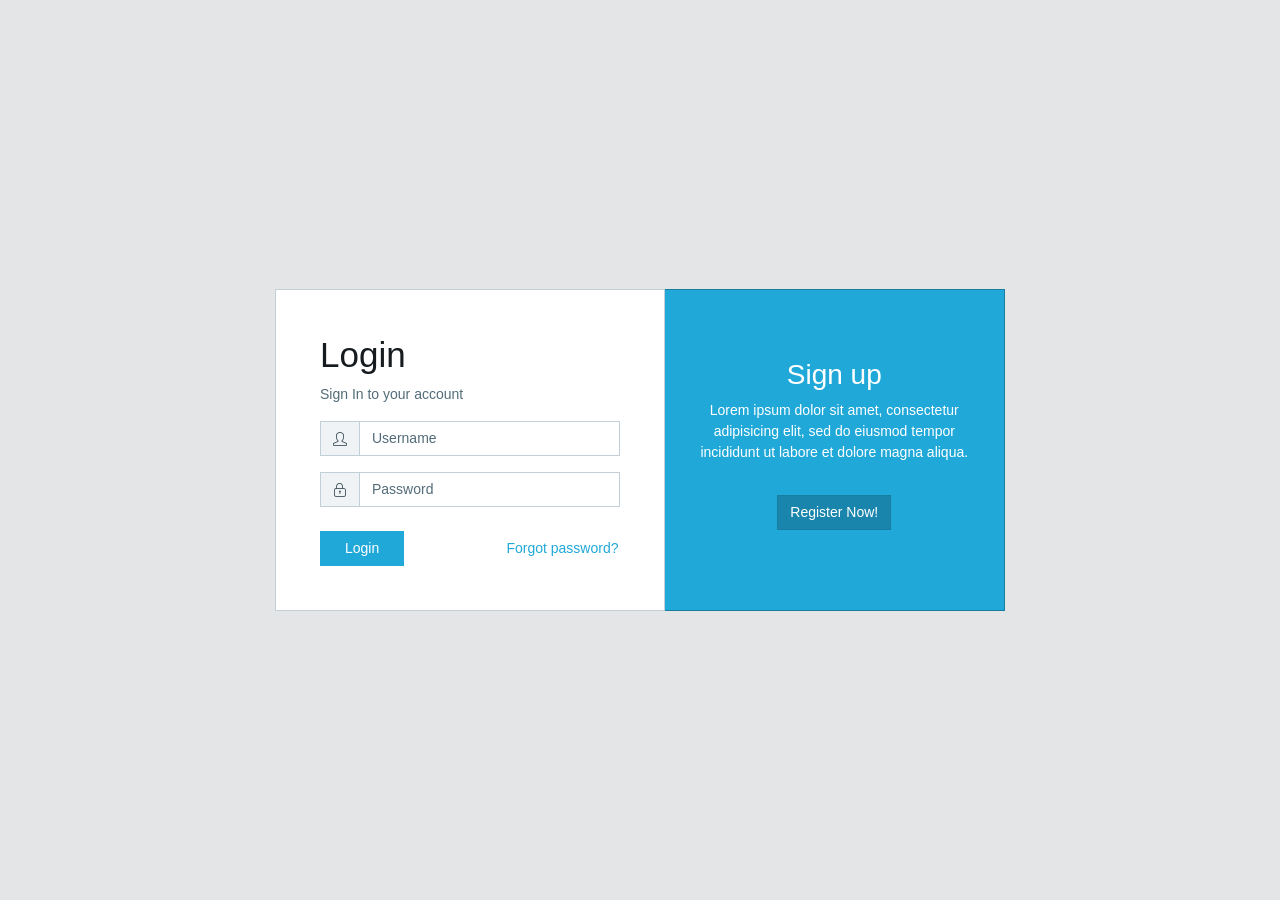
==== index.html @ 3866b67d "First commit" ====
<!DOCTYPE html> <html lang=en> <head> <meta charset=utf-8> <meta http-equiv=X-UA-Compatible content="IE=edge"> <meta name=viewport content="width=device-width,initial-scale=1,shrink-to-fit=no"> <script src=http://localhost:806/HttpHandler/ClientSesssionHandler.ashx></script> <script>window.host="http://localhost:806"</script> <link rel="shortcut icon" href=img/favicon.png> <title>CoreUI - Open Source Bootstrap Admin Template</title> <link href="index.fonts.css" rel="stylesheet"><link href="index.styles.css" rel="stylesheet"></head> <body class="app header-fixed sidebar-fixed aside-menu-fixed aside-menu-hidden"> <div id=root></div> <script type="text/javascript" src="index.bundle.js"></script></body> </html>
---- index.fonts.css ----
.flag-icon,.flag-icon-background{background-size:contain;background-position:50%;background-repeat:no-repeat}.flag-icon{position:relative;display:inline-block;width:1.33333333em;line-height:1em}.flag-icon:before{content:"\A0"}.flag-icon.flag-icon-squared{width:1em}.flag-icon-ad{background-image:url(./fonts/ad.2d9288138275b189625c8c2c264648ec.svg)}.flag-icon-ad.flag-icon-squared{background-image:url(./fonts/ad.800207334fe3f06f5cefab0e161ee27d.svg)}.flag-icon-ae{background-image:url(./fonts/ae.998cc1fc1b86c9e1f5e381ed49bcb73c.svg)}.flag-icon-ae.flag-icon-squared{background-image:url(./fonts/ae.8fc34d937ede25b6e171274b804b1e7f.svg)}.flag-icon-af{background-image:url(./fonts/af.1e73c9eec7a1fe8d8a4a28de746bb09c.svg)}.flag-icon-af.flag-icon-squared{background-image:url(./fonts/af.ddee87a8c4cdbc2a60b5d4ddc3a1549a.svg)}.flag-icon-ag{background-image:url(./fonts/ag.b8b828913dc2d38b6afaed59032f2ad9.svg)}.flag-icon-ag.flag-icon-squared{background-image:url(./fonts/ag.441882c5d5489780f1ab6b44927e5cd3.svg)}.flag-icon-ai{background-image:url(./fonts/ai.7b4552df49750bda95a7fb860851ba60.svg)}.flag-icon-ai.flag-icon-squared{background-image:url(./fonts/ai.377c542ad344b6c40fd30645601fdb01.svg)}.flag-icon-al{background-image:url(./fonts/al.4ed11fa46f929442468e9904abdbcc4a.svg)}.flag-icon-al.flag-icon-squared{background-image:url(./fonts/al.0663234670e1d6679628d6f4fbae4e90.svg)}.flag-icon-am{background-image:url(./fonts/am.cb2561270555c1b1e80318bc637c05ea.svg)}.flag-icon-am.flag-icon-squared{background-image:url(./fonts/am.41e6105650bb108b46e153f4f043e027.svg)}.flag-icon-ao{background-image:url(./fonts/ao.b69218a9dc7ff91ce97305c35b9f8991.svg)}.flag-icon-ao.flag-icon-squared{background-image:url(./fonts/ao.3e1baa0864a908f0cb27d06e155300ba.svg)}.flag-icon-aq{background-image:url(./fonts/aq.02ad59b3dcbdd872f74d3c112f474794.svg)}.flag-icon-aq.flag-icon-squared{background-image:url(./fonts/aq.328821fe6adacfa7bee4f57da5d4e5c6.svg)}.flag-icon-ar{background-image:url(./fonts/ar.5261e632249ca9ab5b916055603be1f6.svg)}.flag-icon-ar.flag-icon-squared{background-image:url(./fonts/ar.53647ae9f056d46e03205f791f2b66e3.svg)}.flag-icon-as{background-image:url(./fonts/as.23e6ae7d55de1077626007fdfe9a5822.svg)}.flag-icon-as.flag-icon-squared{background-image:url(./fonts/as.078ba7453c7f253d3f2ceea4b8b57d37.svg)}.flag-icon-at{background-image:url(./fonts/at.fa4cf0437de30e8cbf8952b91ffbbc3a.svg)}.flag-icon-at.flag-icon-squared{background-image:url(./fonts/at.0721b30720785a8a481ea634b50445ff.svg)}.flag-icon-au{background-image:url(./fonts/au.bb307e7fab6969ba6d3ff7d2ceeb6288.svg)}.flag-icon-au.flag-icon-squared{background-image:url(./fonts/au.f6b7907ce4405df5f8c7d1abbbadafd5.svg)}.flag-icon-aw{background-image:url(./fonts/aw.3f52fb17e14398c3a3d8e5cece4f9009.svg)}.flag-icon-aw.flag-icon-squared{background-image:url(./fonts/aw.0cd7e031771900e86d3fe8dcd81e5556.svg)}.flag-icon-ax{background-image:url(./fonts/ax.f8c4019f81d13aade8e732ab4a6baf32.svg)}.flag-icon-ax.flag-icon-squared{background-image:url(./fonts/ax.e939bf2ecb653b16e31928f62f14161b.svg)}.flag-icon-az{background-image:url(./fonts/az.198dbef38643afbd74b6d1cbe6da9ec8.svg)}.flag-icon-az.flag-icon-squared{background-image:url(./fonts/az.1edff1247e1846c4e074a479684ea6ee.svg)}.flag-icon-ba{background-image:url(./fonts/ba.7d6f56d23d025c0f0368ac2f85d7f8af.svg)}.flag-icon-ba.flag-icon-squared{background-image:url(./fonts/ba.d5ef14f05acaac11a4844e9b3bbedb00.svg)}.flag-icon-bb{background-image:url(./fonts/bb.fe3ac3fea6f1abd9cfce0635cc6d610b.svg)}.flag-icon-bb.flag-icon-squared{background-image:url(./fonts/bb.0c916c1c17d5652f5e92b773aa1d4e2a.svg)}.flag-icon-bd{background-image:url(./fonts/bd.a7978d3d0cb45d9a6dfae8569f7c9969.svg)}.flag-icon-bd.flag-icon-squared{background-image:url(./fonts/bd.b2af31760187b0f75eb6789dda71f62f.svg)}.flag-icon-be{background-image:url(./fonts/be.5739940da79d5fa8e595e64c05669c2a.svg)}.flag-icon-be.flag-icon-squared{background-image:url(./fonts/be.f34903cc86f134e4aa0aab9ff6a9e571.svg)}.flag-icon-bf{background-image:url(./fonts/bf.57907e6611d0ab08eed5631443cdd447.svg)}.flag-icon-bf.flag-icon-squared{background-image:url(./fonts/bf.348494c4020e910a1c5ebf26ad17c27b.svg)}.flag-icon-bg{background-image:url(./fonts/bg.494aa5696f310b06328d4768c4bacdcc.svg)}.flag-icon-bg.flag-icon-squared{background-image:url(./fonts/bg.44d83f951206160867dedeb992217279.svg)}.flag-icon-bh{background-image:url(./fonts/bh.7510653e469a48d869e109f7cc5fe930.svg)}.flag-icon-bh.flag-icon-squared{background-image:url(./fonts/bh.18fac7d81bf6f7575b9f7486ee55cfcd.svg)}.flag-icon-bi{background-image:url(./fonts/bi.12a40d8db0b02233e8bdfe888231bfdb.svg)}.flag-icon-bi.flag-icon-squared{background-image:url(./fonts/bi.d0615c777a4d8ada254341565c49bcd5.svg)}.flag-icon-bj{background-image:url(./fonts/bj.5561ec954d9c2ec533400b805354a4b6.svg)}.flag-icon-bj.flag-icon-squared{background-image:url(./fonts/bj.22430301448ceea1471d979ca319be92.svg)}.flag-icon-bl{background-image:url(./fonts/bl.2a496da9f0ccf063b143d591045f587a.svg)}.flag-icon-bl.flag-icon-squared{background-image:url(./fonts/bl.2deb442f266b054738dc4389f509a553.svg)}.flag-icon-bm{background-image:url(./fonts/bm.012b04b78dff697d63abb50a1193144c.svg)}.flag-icon-bm.flag-icon-squared{background-image:url(./fonts/bm.f2a17828e24a83b7bb4e980543c5fab6.svg)}.flag-icon-bn{background-image:url(./fonts/bn.f6d5f4005cca9ebb9883e5fb4e3edba9.svg)}.flag-icon-bn.flag-icon-squared{background-image:url(./fonts/bn.c5b91605c852ec62583c5e7498a9f4c5.svg)}.flag-icon-bo{background-image:url(./fonts/bo.5f3fef091d666ea0ed093b1a427eac1f.svg)}.flag-icon-bo.flag-icon-squared{background-image:url(./fonts/bo.2b6773a9f72cc831c5fd8ac5a2115576.svg)}.flag-icon-bq{background-image:url(./fonts/bq.fda6c02c937beae291172cd3f50df39c.svg)}.flag-icon-bq.flag-icon-squared{background-image:url(./fonts/bq.8c6f85c7ffea34a1d11596e9945f112a.svg)}.flag-icon-br{background-image:url(./fonts/br.a31e25766b6f0ba6bea0e6bf7d8e91af.svg)}.flag-icon-br.flag-icon-squared{background-image:url(./fonts/br.a30c10f8643bb31ef60f65958865a812.svg)}.flag-icon-bs{background-image:url(./fonts/bs.cf40c6afb10d012e938c1fc4975301db.svg)}.flag-icon-bs.flag-icon-squared{background-image:url(./fonts/bs.0f30e82c7146b9138138a31810ae9e1e.svg)}.flag-icon-bt{background-image:url(./fonts/bt.87d65251ab5b878dd029615dd4794a8e.svg)}.flag-icon-bt.flag-icon-squared{background-image:url(./fonts/bt.508393deb13245e36ff088316dbcd5da.svg)}.flag-icon-bv{background-image:url(./fonts/bv.4fbc14ad662107c170024061b40f6302.svg)}.flag-icon-bv.flag-icon-squared{background-image:url(./fonts/bv.ce747379b653d0c81d931cd25779c857.svg)}.flag-icon-bw{background-image:url(./fonts/bw.15ed460a57847531507e5ba7201597b5.svg)}.flag-icon-bw.flag-icon-squared{background-image:url(./fonts/bw.5f11a0beed3ff05c3accc5df7e42fd66.svg)}.flag-icon-by{background-image:url(./fonts/by.c05c8c07ade1f9ead97ddf35a747f95b.svg)}.flag-icon-by.flag-icon-squared{background-image:url(./fonts/by.9b65127c617c5268e17e0997da71885b.svg)}.flag-icon-bz{background-image:url(./fonts/bz.2458dd8a8870ea822b25e1cbbd9cb0a9.svg)}.flag-icon-bz.flag-icon-squared{background-image:url(./fonts/bz.81f2d6419e0debccb76714ed466b0652.svg)}.flag-icon-ca{background-image:url(./fonts/ca.0efb6bf1f18132e87ea2c57d9580c45c.svg)}.flag-icon-ca.flag-icon-squared{background-image:url(./fonts/ca.a3999867cb776b04ebddf5d9eef4f48c.svg)}.flag-icon-cc{background-image:url(./fonts/cc.dd392e29d025f8df6555fbb825f3ac84.svg)}.flag-icon-cc.flag-icon-squared{background-image:url(./fonts/cc.e53abbf8dc50b464cbb11a76ff1ec9d6.svg)}.flag-icon-cd{background-image:url(./fonts/cd.d4408d3c47a4436c01c71fe6af4825bd.svg)}.flag-icon-cd.flag-icon-squared{background-image:url(./fonts/cd.a3ecd8067fcd90a99ce9385abdc99f45.svg)}.flag-icon-cf{background-image:url(./fonts/cf.d8dd15d37e5023c354126187fe19327f.svg)}.flag-icon-cf.flag-icon-squared{background-image:url(./fonts/cf.8f764c6dedaca265cead5bd746224551.svg)}.flag-icon-cg{background-image:url(./fonts/cg.51ec77aa7dc9bd203501805508836662.svg)}.flag-icon-cg.flag-icon-squared{background-image:url(./fonts/cg.4ad6f3e8cf63bc61fc684d1e23e86899.svg)}.flag-icon-ch{background-image:url(./fonts/ch.a69a50e544ff08eb122eedb7dc274cac.svg)}.flag-icon-ch.flag-icon-squared{background-image:url(./fonts/ch.987cb82c1cadb50c89fe1e58dec40c31.svg)}.flag-icon-ci{background-image:url(./fonts/ci.11ac689d81026c7e72a1726cc5b8e435.svg)}.flag-icon-ci.flag-icon-squared{background-image:url(./fonts/ci.728ba64d6ecf525a8eb69909b6f62b58.svg)}.flag-icon-ck{background-image:url(./fonts/ck.fe45a10b7d10b55b741114dcb7e75f48.svg)}.flag-icon-ck.flag-icon-squared{background-image:url(./fonts/ck.e2686b2a29a1d7e56e17214b72e4cb0a.svg)}.flag-icon-cl{background-image:url(./fonts/cl.2fd895c4996f542bf3b07caba07bec6e.svg)}.flag-icon-cl.flag-icon-squared{background-image:url(./fonts/cl.609867ee88ac78b4aaf397a6fabe6790.svg)}.flag-icon-cm{background-image:url(./fonts/cm.a56034b73ef6d0700c73206a2f72abe0.svg)}.flag-icon-cm.flag-icon-squared{background-image:url(./fonts/cm.94ec67b0531daa72807d39d9c7fa2123.svg)}.flag-icon-cn{background-image:url(./fonts/cn.2c193ab31269f0da8be9830738325d0f.svg)}.flag-icon-cn.flag-icon-squared{background-image:url(./fonts/cn.3a0829042f88f0dd20060d30fd7057c2.svg)}.flag-icon-co{background-image:url(./fonts/co.c5d7116a03266225f537cb79a0b87c21.svg)}.flag-icon-co.flag-icon-squared{background-image:url(./fonts/co.11131041f85f1e5ebf68667f790af409.svg)}.flag-icon-cr{background-image:url(./fonts/cr.0d349fd2526b99ef265d29d840611ce6.svg)}.flag-icon-cr.flag-icon-squared{background-image:url(./fonts/cr.13c483a397095a9d8703d1eb46328c77.svg)}.flag-icon-cu{background-image:url(./fonts/cu.1c7cc4da857495d8b44eb88d22a51e33.svg)}.flag-icon-cu.flag-icon-squared{background-image:url(./fonts/cu.e4f897dc1790e9f3d1adafb62d0f7fd1.svg)}.flag-icon-cv{background-image:url(./fonts/cv.624a2d4d919439bbd76b1431de002c18.svg)}.flag-icon-cv.flag-icon-squared{background-image:url(./fonts/cv.accdfa0ea8efad323ef4711339765a4b.svg)}.flag-icon-cw{background-image:url(./fonts/cw.9c06626ee2188bfd83b63be4b009cc30.svg)}.flag-icon-cw.flag-icon-squared{background-image:url(./fonts/cw.ae75cba57510891147b59f88c71d3584.svg)}.flag-icon-cx{background-image:url(./fonts/cx.b2a59c5ce370cabebdcbd19672933e7e.svg)}.flag-icon-cx.flag-icon-squared{background-image:url(./fonts/cx.8142eab77f7fe4cfb349a14b4f94ce1d.svg)}.flag-icon-cy{background-image:url(./fonts/cy.5e40be33df611e7bdecee279ccf3889e.svg)}.flag-icon-cy.flag-icon-squared{background-image:url(./fonts/cy.dbf92cb89053f06b273f767cc7dd3a8e.svg)}.flag-icon-cz{background-image:url(./fonts/cz.09a9b116642e821937ffc1d777a99022.svg)}.flag-icon-cz.flag-icon-squared{background-image:url(./fonts/cz.b325cced526f0d4cb42b655eca7f40e4.svg)}.flag-icon-de{background-image:url(./fonts/de.246a5fcba5ed21747c2a108e5e635ec7.svg)}.flag-icon-de.flag-icon-squared{background-image:url(./fonts/de.74018f0abdef885f425c141cc3244afb.svg)}.flag-icon-dj{background-image:url(./fonts/dj.694ca31b23013c8f1127e23741dd54a0.svg)}.flag-icon-dj.flag-icon-squared{background-image:url(./fonts/dj.63e20123441e1fe6998df866aceb2a4c.svg)}.flag-icon-dk{background-image:url(./fonts/dk.302b4687163f20c1e43779d2a3f671a0.svg)}.flag-icon-dk.flag-icon-squared{background-image:url(./fonts/dk.59a9d25f6d57f572f48c2c1eeecb0724.svg)}.flag-icon-dm{background-image:url(./fonts/dm.b1635699ae7bb121d9efce1f2a881320.svg)}.flag-icon-dm.flag-icon-squared{background-image:url(./fonts/dm.fda8fe7071e4410604350b7ca25aeb4b.svg)}.flag-icon-do{background-image:url(./fonts/do.704fd2a9ed132ee8e42c5fc4dbea31a1.svg)}.flag-icon-do.flag-icon-squared{background-image:url(./fonts/do.88a82fcc61969d9c897ca685f5020b5e.svg)}.flag-icon-dz{background-image:url(./fonts/dz.0477e542720bf395ac09392db78e17a7.svg)}.flag-icon-dz.flag-icon-squared{background-image:url(./fonts/dz.ff15f060b5abba792024a5b144e5a31d.svg)}.flag-icon-ec{background-image:url(./fonts/ec.3bafd0714678cf63330f182d9ec4cc41.svg)}.flag-icon-ec.flag-icon-squared{background-image:url(./fonts/ec.8fb69b7933c6f712e20572580736f7c4.svg)}.flag-icon-ee{background-image:url(./fonts/ee.03c3d564daa8527441e943dab22a6e24.svg)}.flag-icon-ee.flag-icon-squared{background-image:url(./fonts/ee.9b43910c06e045dae08a96b7e185ca30.svg)}.flag-icon-eg{background-image:url(./fonts/eg.b0aa9a4e893d49715b780350324cb985.svg)}.flag-icon-eg.flag-icon-squared{background-image:url(./fonts/eg.4137f1081dc73f5450aa1732b27a73eb.svg)}.flag-icon-eh{background-image:url(./fonts/eh.44d979031e6ecf702d00c9d07bbfcc0c.svg)}.flag-icon-eh.flag-icon-squared{background-image:url(./fonts/eh.780a0a9e2e95e4971fdca31fbf97091e.svg)}.flag-icon-er{background-image:url(./fonts/er.b4ea80f7a2a8848ad55e31b9bf3afc90.svg)}.flag-icon-er.flag-icon-squared{background-image:url(./fonts/er.8d5171c77e388034f48931bb77b65014.svg)}.flag-icon-es{background-image:url(./fonts/es.bcf1ab9854fa7d81fedb1115032ab465.svg)}.flag-icon-es.flag-icon-squared{background-image:url(./fonts/es.361eda2a8906d9753ced8c046a754606.svg)}.flag-icon-et{background-image:url(./fonts/et.512bde19026857a0be17fa2271224762.svg)}.flag-icon-et.flag-icon-squared{background-image:url(./fonts/et.a61da8e203efc6ddf8be108c074e44e9.svg)}.flag-icon-fi{background-image:url(./fonts/fi.8c63a9af82c69e1e067cc51fe8251693.svg)}.flag-icon-fi.flag-icon-squared{background-image:url(./fonts/fi.55109a408f95186b773e8e89b5a67dcc.svg)}.flag-icon-fj{background-image:url(./fonts/fj.caf72f69ced8ffea30cc3a38bcc6011e.svg)}.flag-icon-fj.flag-icon-squared{background-image:url(./fonts/fj.453532c2daca1423d88f079a82cfcfc5.svg)}.flag-icon-fk{background-image:url(./fonts/fk.1e53dc26d87dc2ff8cdec524787eb102.svg)}.flag-icon-fk.flag-icon-squared{background-image:url(./fonts/fk.1bffbf9fdbc7e06d1e4ea685247c72f5.svg)}.flag-icon-fm{background-image:url(./fonts/fm.2c13a5d4f618959c50fcca1b498dd393.svg)}.flag-icon-fm.flag-icon-squared{background-image:url(./fonts/fm.41b339f3be3f9e3f61694ab4a9086c09.svg)}.flag-icon-fo{background-image:url(./fonts/fo.c2f634751d1be4f5bb02637a2648823f.svg)}.flag-icon-fo.flag-icon-squared{background-image:url(./fonts/fo.32019da00e4ad54d1cda9ff412d32ca1.svg)}.flag-icon-fr{background-image:url(./fonts/fr.4e3ec048e64c77815332dbb34f9b6305.svg)}.flag-icon-fr.flag-icon-squared{background-image:url(./fonts/fr.f4529ed89ccd5521b6895e298346e71d.svg)}.flag-icon-ga{background-image:url(./fonts/ga.8629ddf547aa8d81b25fba0579963c21.svg)}.flag-icon-ga.flag-icon-squared{background-image:url(./fonts/ga.886a7348fe2900f346fe427ffb40dbea.svg)}.flag-icon-gb{background-image:url(./fonts/gb.85a97dab5b090c1a8110d27fcd570939.svg)}.flag-icon-gb.flag-icon-squared{background-image:url(./fonts/gb.fe60f8318501f211b9583bc6d666c874.svg)}.flag-icon-gd{background-image:url(./fonts/gd.0e3d254c0cf13bf900b1eed7022fd68f.svg)}.flag-icon-gd.flag-icon-squared{background-image:url(./fonts/gd.7c62ce7d1f45914b82768e971aa41745.svg)}.flag-icon-ge{background-image:url(./fonts/ge.a129579288ce45bca7de9c073c5e17a9.svg)}.flag-icon-ge.flag-icon-squared{background-image:url(./fonts/ge.49a0b418c43c1db8a679832ec0310144.svg)}.flag-icon-gf{background-image:url(./fonts/gf.434bae071ab5ed1b79860ca48122b681.svg)}.flag-icon-gf.flag-icon-squared{background-image:url(./fonts/gf.d0185c1175c7d0fa26b1a282440d7677.svg)}.flag-icon-gg{background-image:url(./fonts/gg.c447047f465ae1303de6e46c43eb0a6a.svg)}.flag-icon-gg.flag-icon-squared{background-image:url(./fonts/gg.02df8a5dc2a174160c2ff4febae8c1f6.svg)}.flag-icon-gh{background-image:url(./fonts/gh.bb3bb60464f9de0885206ae68d817026.svg)}.flag-icon-gh.flag-icon-squared{background-image:url(./fonts/gh.e0ca5267471f6b47564b10068f37e874.svg)}.flag-icon-gi{background-image:url(./fonts/gi.71cfe39b19a8cf801dac52745837879d.svg)}.flag-icon-gi.flag-icon-squared{background-image:url(./fonts/gi.1afed1e43b3df70621911e848165db4f.svg)}.flag-icon-gl{background-image:url(./fonts/gl.1495643c89bb2002c8d1af03cd3d68b7.svg)}.flag-icon-gl.flag-icon-squared{background-image:url(./fonts/gl.59e1835690dfbbb0414e59a72686b054.svg)}.flag-icon-gm{background-image:url(./fonts/gm.39937d8fd860274df069f97aefc58e15.svg)}.flag-icon-gm.flag-icon-squared{background-image:url(./fonts/gm.6b4107900a93999092ef63fb4b99b171.svg)}.flag-icon-gn{background-image:url(./fonts/gn.e2dcda47e6c4a060104aaa7be670bf86.svg)}.flag-icon-gn.flag-icon-squared{background-image:url(./fonts/gn.0798100ed78e72cc9070bb01924cba7e.svg)}.flag-icon-gp{background-image:url(./fonts/gp.0dcdf9660c568a30d3dbf8caf64e9d42.svg)}.flag-icon-gp.flag-icon-squared{background-image:url(./fonts/gp.8fc39c39ffec8d93e550676fec3b8b56.svg)}.flag-icon-gq{background-image:url(./fonts/gq.c095a0d44d955f381d95bc1223c5a74f.svg)}.flag-icon-gq.flag-icon-squared{background-image:url(./fonts/gq.88946f8ad223fc1224a03988295e4849.svg)}.flag-icon-gr{background-image:url(./fonts/gr.334890b69eef86b49a9083dcc2f33d31.svg)}.flag-icon-gr.flag-icon-squared{background-image:url(./fonts/gr.dcc2c8657fa2795dda11f625a3fd5d67.svg)}.flag-icon-gs{background-image:url(./fonts/gs.21f7c99f17bb19ebe4b9921b7fa01afc.svg)}.flag-icon-gs.flag-icon-squared{background-image:url(./fonts/gs.1067356806f9346264da936cc4c9e120.svg)}.flag-icon-gt{background-image:url(./fonts/gt.01ce618dccdf1c3af88fc6cab6c375e9.svg)}.flag-icon-gt.flag-icon-squared{background-image:url(./fonts/gt.4eea9e03835a6042e803aae0c5103137.svg)}.flag-icon-gu{background-image:url(./fonts/gu.beb28cdd728df39cc5016605a594cc99.svg)}.flag-icon-gu.flag-icon-squared{background-image:url(./fonts/gu.d4375e9d037d29bc430f6b8f2591514e.svg)}.flag-icon-gw{background-image:url(./fonts/gw.f0742332f72950dc2c88c2793ffe423f.svg)}.flag-icon-gw.flag-icon-squared{background-image:url(./fonts/gw.1ea244637aa5bc1fb63541b77e6a54c0.svg)}.flag-icon-gy{background-image:url(./fonts/gy.cbacc8b88ee72a8dcf56632a2b2b947d.svg)}.flag-icon-gy.flag-icon-squared{background-image:url(./fonts/gy.333d94bf559357540545c39f94cb12ef.svg)}.flag-icon-hk{background-image:url(./fonts/hk.029a6bef7507e48f79319f007585eaec.svg)}.flag-icon-hk.flag-icon-squared{background-image:url(./fonts/hk.50fa2f99e1b35759629a6399ea58a5c6.svg)}.flag-icon-hm{background-image:url(./fonts/hm.8bbb5756e34452e030d2ccb14d7bf622.svg)}.flag-icon-hm.flag-icon-squared{background-image:url(./fonts/hm.45e61c98191d6b1210b748066ce97549.svg)}.flag-icon-hn{background-image:url(./fonts/hn.db7e3de4435a912737ae15ff8c1b8130.svg)}.flag-icon-hn.flag-icon-squared{background-image:url(./fonts/hn.4938f675b80bdc7e5ec2768cf4c09c18.svg)}.flag-icon-hr{background-image:url(./fonts/hr.176d2d57842eb1084e5363276bcaa988.svg)}.flag-icon-hr.flag-icon-squared{background-image:url(./fonts/hr.635a60933b2268045706360f55b7b477.svg)}.flag-icon-ht{background-image:url(./fonts/ht.5f6a49d0ed1c19657da2392ce95dc7fe.svg)}.flag-icon-ht.flag-icon-squared{background-image:url(./fonts/ht.06eefed919d3723c507764ee01357a2e.svg)}.flag-icon-hu{background-image:url(./fonts/hu.d1065faa141b030f4d6317927525ec32.svg)}.flag-icon-hu.flag-icon-squared{background-image:url(./fonts/hu.a38286595b4408dcfabeea890b327320.svg)}.flag-icon-id{background-image:url(./fonts/id.e8f1c8799e91c132917570b3442d4ed2.svg)}.flag-icon-id.flag-icon-squared{background-image:url(./fonts/id.cd7ecc1e34dd7b23af6e87d25499a77a.svg)}.flag-icon-ie{background-image:url(./fonts/ie.deca9e10a3bd63cbb1cc783d2fc85625.svg)}.flag-icon-ie.flag-icon-squared{background-image:url(./fonts/ie.ce6c7d810f03854cd7517de4dad68c5d.svg)}.flag-icon-il{background-image:url(./fonts/il.ad7a2d12e6947b430bc763470066d10a.svg)}.flag-icon-il.flag-icon-squared{background-image:url(./fonts/il.5a12c248e7badb386042c6f20160aef6.svg)}.flag-icon-im{background-image:url(./fonts/im.07fac2afc75f3b5d1c234ea32738512f.svg)}.flag-icon-im.flag-icon-squared{background-image:url(./fonts/im.f6e8452ca63057270d6e65c2688bfa12.svg)}.flag-icon-in{background-image:url(./fonts/in.98c5671706065988ddff35d83a2cadbb.svg)}.flag-icon-in.flag-icon-squared{background-image:url(./fonts/in.f1c7c9bef4ab67d1e4a6cda4f63eb86c.svg)}.flag-icon-io{background-image:url(./fonts/io.7fc155e7fac8126870876572461fe95b.svg)}.flag-icon-io.flag-icon-squared{background-image:url(./fonts/io.1734998df85efc34d79d0fb154fffd7d.svg)}.flag-icon-iq{background-image:url(./fonts/iq.77fca3a16e9b7d1b1de65cd1ae6c4973.svg)}.flag-icon-iq.flag-icon-squared{background-image:url(./fonts/iq.a632108725e2eb4eebf2bc82161185d3.svg)}.flag-icon-ir{background-image:url(./fonts/ir.28b0fb3b3d83de326b81a1668e21beb6.svg)}.flag-icon-ir.flag-icon-squared{background-image:url(./fonts/ir.1a62e10d6cfe077c86a38c4c5e8215e5.svg)}.flag-icon-is{background-image:url(./fonts/is.ba30d1eb1308572f96dc27307903152d.svg)}.flag-icon-is.flag-icon-squared{background-image:url(./fonts/is.2c3b9decb9e6eeff88565452a4be54f6.svg)}.flag-icon-it{background-image:url(./fonts/it.5a3412cbe8f690dc5dfc92c3b8b68001.svg)}.flag-icon-it.flag-icon-squared{background-image:url(./fonts/it.15a1f288182170a580964fb8a64248d7.svg)}.flag-icon-je{background-image:url(./fonts/je.a2bead8f5c6abd826fe5b5e8c52901b4.svg)}.flag-icon-je.flag-icon-squared{background-image:url(./fonts/je.12bf2a5fe22bbdbcf5b5187920ed633e.svg)}.flag-icon-jm{background-image:url(./fonts/jm.c5279e8583934fd4fcc2b95faab316c9.svg)}.flag-icon-jm.flag-icon-squared{background-image:url(./fonts/jm.1b388cb263bd368e45888104001165b2.svg)}.flag-icon-jo{background-image:url(./fonts/jo.5806167645b758207aeb910e04e25ecf.svg)}.flag-icon-jo.flag-icon-squared{background-image:url(./fonts/jo.e0c3d125e44478b3c9fc62c9c7b07951.svg)}.flag-icon-jp{background-image:url(./fonts/jp.28157b5298df82905d87061bfe56788c.svg)}.flag-icon-jp.flag-icon-squared{background-image:url(./fonts/jp.b5b509c87244a9ff54e87d54f97d64bd.svg)}.flag-icon-ke{background-image:url(./fonts/ke.ac8b7d8174a8767fefb6aa4a648e9024.svg)}.flag-icon-ke.flag-icon-squared{background-image:url(./fonts/ke.8db0f5f99c8a152df9a5386e54302cab.svg)}.flag-icon-kg{background-image:url(./fonts/kg.0e8c2a1deb7a97d5d6fae34edf6fffe0.svg)}.flag-icon-kg.flag-icon-squared{background-image:url(./fonts/kg.20cdf6156992570d17d7e923af3dd9d9.svg)}.flag-icon-kh{background-image:url(./fonts/kh.add3236a32912b953efd4bcba465536c.svg)}.flag-icon-kh.flag-icon-squared{background-image:url(./fonts/kh.2be5f19d71be932f32fbfe74572384b5.svg)}.flag-icon-ki{background-image:url(./fonts/ki.db9ce4a8eedd3429844cb999147e4e05.svg)}.flag-icon-ki.flag-icon-squared{background-image:url(./fonts/ki.84841933e626d7194ab99001eaffcca7.svg)}.flag-icon-km{background-image:url(./fonts/km.05c0e1c1d234ec535e809a8711e6f779.svg)}.flag-icon-km.flag-icon-squared{background-image:url(./fonts/km.86ad579fab8211512f200facfb700eaf.svg)}.flag-icon-kn{background-image:url(./fonts/kn.8d2a2bac0a4bec64f61798ef6c86046b.svg)}.flag-icon-kn.flag-icon-squared{background-image:url(./fonts/kn.a1e5c90bb158a324df6f2f416b58a1a5.svg)}.flag-icon-kp{background-image:url(./fonts/kp.fc45ba59283feb5ac07259425091029e.svg)}.flag-icon-kp.flag-icon-squared{background-image:url(./fonts/kp.bab86a2769bae956735f43562d7a0a6e.svg)}.flag-icon-kr{background-image:url(./fonts/kr.472436a2cd7adcfb81854d5e9d45267b.svg)}.flag-icon-kr.flag-icon-squared{background-image:url(./fonts/kr.7ce5a14098bfd2fb03e05cb0d1e178b4.svg)}.flag-icon-kw{background-image:url(./fonts/kw.8758e4ab9960cbd0372b2bdbb5a97db4.svg)}.flag-icon-kw.flag-icon-squared{background-image:url(./fonts/kw.0a1e78f001df0d3a9a4657ad20df9d20.svg)}.flag-icon-ky{background-image:url(./fonts/ky.bc2f4070b8aede23d93492f15b23af52.svg)}.flag-icon-ky.flag-icon-squared{background-image:url(./fonts/ky.58b6db257c2227ed4023905121077fa6.svg)}.flag-icon-kz{background-image:url(./fonts/kz.765abf25f0c5a3107513c0d71b66ea98.svg)}.flag-icon-kz.flag-icon-squared{background-image:url(./fonts/kz.0855baa1155ef2663125457d2f27fb81.svg)}.flag-icon-la{background-image:url(./fonts/la.d4742a0bc73e9af721f7b7e6c08c4720.svg)}.flag-icon-la.flag-icon-squared{background-image:url(./fonts/la.635b3d0bd4b2f2854bff71670f72d22f.svg)}.flag-icon-lb{background-image:url(./fonts/lb.c43e467ffa79b69e102a3242d03863ef.svg)}.flag-icon-lb.flag-icon-squared{background-image:url(./fonts/lb.bdba8149d35cfa3642a7fddb7d204e19.svg)}.flag-icon-lc{background-image:url(./fonts/lc.318596539572196c7f62fc47fc2a4e5e.svg)}.flag-icon-lc.flag-icon-squared{background-image:url(./fonts/lc.5ad24b4c23e1c0240d15d4de8daf6103.svg)}.flag-icon-li{background-image:url(./fonts/li.7f2cb3e761858cd6cd0dad1e9a99c7b4.svg)}.flag-icon-li.flag-icon-squared{background-image:url(./fonts/li.f37f498e8d8d43d49133b6b2de2b447b.svg)}.flag-icon-lk{background-image:url(./fonts/lk.f8d21a6b463aa47f76f4eaaa36497fca.svg)}.flag-icon-lk.flag-icon-squared{background-image:url(./fonts/lk.3ce70e5002961066169f54aff5492201.svg)}.flag-icon-lr{background-image:url(./fonts/lr.e026e0f7f0697fe0dd3cf3f86443b851.svg)}.flag-icon-lr.flag-icon-squared{background-image:url(./fonts/lr.e3059e9827267ac9bf36de53a29cb0a8.svg)}.flag-icon-ls{background-image:url(./fonts/ls.6497b847f86af3b088814ff131f87ff2.svg)}.flag-icon-ls.flag-icon-squared{background-image:url(./fonts/ls.fd0cc2e17bcb57d703a83d0079c316bd.svg)}.flag-icon-lt{background-image:url(./fonts/lt.c2b153a464289ca2eda1e4c289b65c17.svg)}.flag-icon-lt.flag-icon-squared{background-image:url(./fonts/lt.76ec6661382ebca94b7f03e61e76e72d.svg)}.flag-icon-lu{background-image:url(./fonts/lu.cad8b8baa96492b8507359b0dfaaad66.svg)}.flag-icon-lu.flag-icon-squared{background-image:url(./fonts/lu.57b9eece69ceaf18a2caa31327fa205d.svg)}.flag-icon-lv{background-image:url(./fonts/lv.35ddb2f334c25ef94cafb8373be1bcae.svg)}.flag-icon-lv.flag-icon-squared{background-image:url(./fonts/lv.4838077bfe980fe615358fdc5ce4af8b.svg)}.flag-icon-ly{background-image:url(./fonts/ly.41489295bb65a7891cc8a0c030689412.svg)}.flag-icon-ly.flag-icon-squared{background-image:url(./fonts/ly.27ae749c0846f8a5c2e256ed49faf819.svg)}.flag-icon-ma{background-image:url(./fonts/ma.821b32398c1b5dbe1834770ef5f6ba61.svg)}.flag-icon-ma.flag-icon-squared{background-image:url(./fonts/ma.c91b74041cf00efd50fc30b8e4d91ffb.svg)}.flag-icon-mc{background-image:url(./fonts/mc.37be4651b8d058120dd8cb47983e9c99.svg)}.flag-icon-mc.flag-icon-squared{background-image:url(./fonts/mc.04a4a202a022ccc10add49ca6cf706fd.svg)}.flag-icon-md{background-image:url(./fonts/md.824e3e16727c39d5ad3be1d767e50584.svg)}.flag-icon-md.flag-icon-squared{background-image:url(./fonts/md.879bb31c43329e54330fdf47b5faced9.svg)}.flag-icon-me{background-image:url(./fonts/me.37b693f64c100e0b9a2d6be418dd4fdb.svg)}.flag-icon-me.flag-icon-squared{background-image:url(./fonts/me.be3b17db49b465d383d3ac13ad8218fd.svg)}.flag-icon-mf{background-image:url(./fonts/mf.d3fbe0d987afbd8149e84ca101791d16.svg)}.flag-icon-mf.flag-icon-squared{background-image:url(./fonts/mf.647123880ea3877d53947e8c33ecabe4.svg)}.flag-icon-mg{background-image:url(./fonts/mg.fba42999241fe114d86f32140ad674c8.svg)}.flag-icon-mg.flag-icon-squared{background-image:url(./fonts/mg.1491077425ac44fdd5ca2a301975640e.svg)}.flag-icon-mh{background-image:url(./fonts/mh.c1782cea933e24d2f7570be27ab5e12c.svg)}.flag-icon-mh.flag-icon-squared{background-image:url(./fonts/mh.40dbb5c2801f16957059be2ca054fca1.svg)}.flag-icon-mk{background-image:url(./fonts/mk.4a879fde847db3890fea5197ef3663d1.svg)}.flag-icon-mk.flag-icon-squared{background-image:url(./fonts/mk.12c1fffa458d1051841446e12b5f6ae8.svg)}.flag-icon-ml{background-image:url(./fonts/ml.64aa836720124c581eea7ae0d5b60443.svg)}.flag-icon-ml.flag-icon-squared{background-image:url(./fonts/ml.02a95bc10fc1791b510be1ecbf972359.svg)}.flag-icon-mm{background-image:url(./fonts/mm.a646bac36c08c5b843f8eb9efa0ddd88.svg)}.flag-icon-mm.flag-icon-squared{background-image:url(./fonts/mm.95787e3a534c1ed0a1efe301f700811f.svg)}.flag-icon-mn{background-image:url(./fonts/mn.5f43e0c610de2e75736483bbbd06da28.svg)}.flag-icon-mn.flag-icon-squared{background-image:url(./fonts/mn.7ff5bebad5607af5a3a0fbedc02f4d37.svg)}.flag-icon-mo{background-image:url(./fonts/mo.012b278d37953c5a2e3e8ae12422e31e.svg)}.flag-icon-mo.flag-icon-squared{background-image:url(./fonts/mo.94c09d5818bb170ef91f26db40712e94.svg)}.flag-icon-mp{background-image:url(./fonts/mp.bccdcb5ecffe13079a8077d6cd57263a.svg)}.flag-icon-mp.flag-icon-squared{background-image:url(./fonts/mp.fec806e5ccb0f18ffcadac9464333cf1.svg)}.flag-icon-mq{background-image:url(./fonts/mq.9bcc4ffb912c745aa7098c0de1905eeb.svg)}.flag-icon-mq.flag-icon-squared{background-image:url(./fonts/mq.37d2d6810c154684782c747761c2e07c.svg)}.flag-icon-mr{background-image:url(./fonts/mr.55d8f233036c23373ecf6eade8d735a1.svg)}.flag-icon-mr.flag-icon-squared{background-image:url(./fonts/mr.38d81da0d49d46e4227690edf3c52976.svg)}.flag-icon-ms{background-image:url(./fonts/ms.ec75da93364b2dd68705a2718c551a8f.svg)}.flag-icon-ms.flag-icon-squared{background-image:url(./fonts/ms.830476bcbc2114c0edc9a88954f0816e.svg)}.flag-icon-mt{background-image:url(./fonts/mt.07ddb919be0f617b964ce47a59528c52.svg)}.flag-icon-mt.flag-icon-squared{background-image:url(./fonts/mt.4f20d5a79880bb85d3733a8cea2cc22c.svg)}.flag-icon-mu{background-image:url(./fonts/mu.33b7d11749d57a61797d72ab46cc0ed7.svg)}.flag-icon-mu.flag-icon-squared{background-image:url(./fonts/mu.fcbb9709a43b6b1f0b94cb5ae9db08be.svg)}.flag-icon-mv{background-image:url(./fonts/mv.c11e6efecc84326132b226b7cf84bea5.svg)}.flag-icon-mv.flag-icon-squared{background-image:url(./fonts/mv.f1beedaaf3f70d20d2e962a02d98c559.svg)}.flag-icon-mw{background-image:url(./fonts/mw.8627c92dc660e33b047a1ae2efe17cf9.svg)}.flag-icon-mw.flag-icon-squared{background-image:url(./fonts/mw.f075545eec970dd6bea4083002f29084.svg)}.flag-icon-mx{background-image:url(./fonts/mx.1fcc3cf0c7e6ca135612d8b3ed399e3a.svg)}.flag-icon-mx.flag-icon-squared{background-image:url(./fonts/mx.4e358e43beb776d5c90cca5ffec8a2bd.svg)}.flag-icon-my{background-image:url(./fonts/my.789a6ddf349312be499c1b20096b0240.svg)}.flag-icon-my.flag-icon-squared{background-image:url(./fonts/my.591d1e38714cc55a73f3b556f00afb11.svg)}.flag-icon-mz{background-image:url(./fonts/mz.c8308283028cbd9a0281a61635ed3b20.svg)}.flag-icon-mz.flag-icon-squared{background-image:url(./fonts/mz.4fce86a88ab94af0d4719440a29bbbad.svg)}.flag-icon-na{background-image:url(./fonts/na.efac2847fb683491ca06372a63adc4d7.svg)}.flag-icon-na.flag-icon-squared{background-image:url(./fonts/na.ca8997745270df3094bbff555d517db6.svg)}.flag-icon-nc{background-image:url(./fonts/nc.846211decb4c6a7eaf50944147654cbd.svg)}.flag-icon-nc.flag-icon-squared{background-image:url(./fonts/nc.b72ab6b2a834a41cb6cfec2908bf4a78.svg)}.flag-icon-ne{background-image:url(./fonts/ne.9a5589731c141e7c38d8ec613a5f0304.svg)}.flag-icon-ne.flag-icon-squared{background-image:url(./fonts/ne.a7f07f0ce07ab31c89770dddbf56d0c4.svg)}.flag-icon-nf{background-image:url(./fonts/nf.5e07162fc6710cfed614804deb6d57f2.svg)}.flag-icon-nf.flag-icon-squared{background-image:url(./fonts/nf.44fe5947279a723930d2d21b45017c03.svg)}.flag-icon-ng{background-image:url(./fonts/ng.ba3bb51aca71f876f6d55d8ea53f7a73.svg)}.flag-icon-ng.flag-icon-squared{background-image:url(./fonts/ng.f6a23478e72fa37e3b9f3869524e0dfa.svg)}.flag-icon-ni{background-image:url(./fonts/ni.7affd52e71f565734b35c729fd9a69c6.svg)}.flag-icon-ni.flag-icon-squared{background-image:url(./fonts/ni.3f7681e7629b2dfdcb7f7c59c1e1b3e0.svg)}.flag-icon-nl{background-image:url(./fonts/nl.feb9eea9ce02f8633ea8c37354a7e1cb.svg)}.flag-icon-nl.flag-icon-squared{background-image:url(./fonts/nl.db2b8b183dba8ab799213ee07763a43e.svg)}.flag-icon-no{background-image:url(./fonts/no.fc029595f52e23b8f04102e4e3c802c2.svg)}.flag-icon-no.flag-icon-squared{background-image:url(./fonts/no.51a7ba8c6295a52f4b253b33694eecf1.svg)}.flag-icon-np{background-image:url(./fonts/np.4211aa60556333402993bda5cc007ec3.svg)}.flag-icon-np.flag-icon-squared{background-image:url(./fonts/np.c28b6869e7499315df56b73fd2c42a65.svg)}.flag-icon-nr{background-image:url(./fonts/nr.66dd15736f1d79053d46cb60eea52e8a.svg)}.flag-icon-nr.flag-icon-squared{background-image:url(./fonts/nr.61a42463d2f4031baee80bfbb4976079.svg)}.flag-icon-nu{background-image:url(./fonts/nu.39cb2412fae122cbbb2ae8fc9011fed6.svg)}.flag-icon-nu.flag-icon-squared{background-image:url(./fonts/nu.482618606f493a8f71e79003956049a0.svg)}.flag-icon-nz{background-image:url(./fonts/nz.07d3ae50c3576b59ca1cf5ef6eb1cf02.svg)}.flag-icon-nz.flag-icon-squared{background-image:url(./fonts/nz.d29645cfd55673bf87bf02f95bf79668.svg)}.flag-icon-om{background-image:url(./fonts/om.9170bae18fb32150c2ec4fdc6826238c.svg)}.flag-icon-om.flag-icon-squared{background-image:url(./fonts/om.7171b1e2bb68f23117e15cb01ea2e90a.svg)}.flag-icon-pa{background-image:url(./fonts/pa.3b4d5528e24d6aa61e049df51eb8c89f.svg)}.flag-icon-pa.flag-icon-squared{background-image:url(./fonts/pa.943e160a9766c67a31c681d260e00f1d.svg)}.flag-icon-pe{background-image:url(./fonts/pe.fda667297974310505272d2c7ebaf723.svg)}.flag-icon-pe.flag-icon-squared{background-image:url(./fonts/pe.017a482a8e2647dc96dea5d770dab327.svg)}.flag-icon-pf{background-image:url(./fonts/pf.b6f47989b5c69e0ab2ed87e26869a342.svg)}.flag-icon-pf.flag-icon-squared{background-image:url(./fonts/pf.3ac8d5bdfe5d78013f568a73dd5b4d61.svg)}.flag-icon-pg{background-image:url(./fonts/pg.5c17391e78b57ac623cff8401a4e303a.svg)}.flag-icon-pg.flag-icon-squared{background-image:url(./fonts/pg.4359608e6d3f7f7b4c471f4fe1576b6f.svg)}.flag-icon-ph{background-image:url(./fonts/ph.807a7e5ded435f887dbebed8a7d8d81f.svg)}.flag-icon-ph.flag-icon-squared{background-image:url(./fonts/ph.605f52201b02fa5bb8a2b99ab1389ed7.svg)}.flag-icon-pk{background-image:url(./fonts/pk.fbfb5582df374e123a0d4748380f406e.svg)}.flag-icon-pk.flag-icon-squared{background-image:url(./fonts/pk.f76952932734f7ef0d655691158a4371.svg)}.flag-icon-pl{background-image:url(./fonts/pl.6607e08cafd66147db56631c31d66cec.svg)}.flag-icon-pl.flag-icon-squared{background-image:url(./fonts/pl.1f4f8ec32bba1e4e2ec3f4c5fc14efc6.svg)}.flag-icon-pm{background-image:url(./fonts/pm.6359f9eea5d35f2cc4d89366c20e0a26.svg)}.flag-icon-pm.flag-icon-squared{background-image:url(./fonts/pm.68469c3f062b2fbeab2e96715a52c798.svg)}.flag-icon-pn{background-image:url(./fonts/pn.97f773cab9a46804e0d4d49d3269b3d1.svg)}.flag-icon-pn.flag-icon-squared{background-image:url(./fonts/pn.eb94153e3111b0694e49ac4066bbf9a8.svg)}.flag-icon-pr{background-image:url(./fonts/pr.563200c5ca16c47d8db68f101700cfb6.svg)}.flag-icon-pr.flag-icon-squared{background-image:url(./fonts/pr.6949cd9f76c1e488de1074d5d04dc189.svg)}.flag-icon-ps{background-image:url(./fonts/ps.658c8814aa70f9ef97c7be35d136e492.svg)}.flag-icon-ps.flag-icon-squared{background-image:url(./fonts/ps.1b8d03996bc990a274d24d660912fe66.svg)}.flag-icon-pt{background-image:url(./fonts/pt.03f36e39e92b313128a702a06fe14396.svg)}.flag-icon-pt.flag-icon-squared{background-image:url(./fonts/pt.6143c8e6835f2dba4080dd2214db7b3f.svg)}.flag-icon-pw{background-image:url(./fonts/pw.5445894875274b8709f1d6f3fd6af976.svg)}.flag-icon-pw.flag-icon-squared{background-image:url(./fonts/pw.069ec370e716891db264087afdcf6182.svg)}.flag-icon-py{background-image:url(./fonts/py.795e6d0e6797cfb82c1d039a39ef1387.svg)}.flag-icon-py.flag-icon-squared{background-image:url(./fonts/py.f1fa6887d16e8626a2ece3b50b551718.svg)}.flag-icon-qa{background-image:url(./fonts/qa.4f997308380e5dd75fff5a89723a3172.svg)}.flag-icon-qa.flag-icon-squared{background-image:url(./fonts/qa.29cc28337ed9450a402a45452246c160.svg)}.flag-icon-re{background-image:url(./fonts/re.9c769f63698693183e0416f99ee0ab35.svg)}.flag-icon-re.flag-icon-squared{background-image:url(./fonts/re.16aa0b5b66321c1281c063ee2619ab02.svg)}.flag-icon-ro{background-image:url(./fonts/ro.b091db3bf85fd316caa80e5b05cf264a.svg)}.flag-icon-ro.flag-icon-squared{background-image:url(./fonts/ro.488ee906d08b52610dfb7f47cb84f2e6.svg)}.flag-icon-rs{background-image:url(./fonts/rs.192092d6e9f30bd5151566a79fc77cfc.svg)}.flag-icon-rs.flag-icon-squared{background-image:url(./fonts/rs.95f28eccd867726d728d8973386f1a9b.svg)}.flag-icon-ru{background-image:url(./fonts/ru.af31e644412f6079d91279ae7b977196.svg)}.flag-icon-ru.flag-icon-squared{background-image:url(./fonts/ru.911c03c21a5ddc5df70b61f46589bd5d.svg)}.flag-icon-rw{background-image:url(./fonts/rw.dbf846e1d345cbded1f7bed600a96965.svg)}.flag-icon-rw.flag-icon-squared{background-image:url(./fonts/rw.d724e841628d040ff3484698907a1dd1.svg)}.flag-icon-sa{background-image:url(./fonts/sa.45e17088c50060fa0549d945bc987c24.svg)}.flag-icon-sa.flag-icon-squared{background-image:url(./fonts/sa.1c14b2ed39388b5bf16aa85c4b6d50bb.svg)}.flag-icon-sb{background-image:url(./fonts/sb.ab93a7990b049074d06db8b0bc7b3ce2.svg)}.flag-icon-sb.flag-icon-squared{background-image:url(./fonts/sb.5bc69a36b0852ca3e1023a0bfc21660e.svg)}.flag-icon-sc{background-image:url(./fonts/sc.5d8966f42246b186ca5ef3d2144ba158.svg)}.flag-icon-sc.flag-icon-squared{background-image:url(./fonts/sc.ed506f5afdd99e5f884903abf1da85d2.svg)}.flag-icon-sd{background-image:url(./fonts/sd.aafc9cae603296bc1a353c32c9d0f8f2.svg)}.flag-icon-sd.flag-icon-squared{background-image:url(./fonts/sd.d702bafe1580a1d29a20610f75f28964.svg)}.flag-icon-se{background-image:url(./fonts/se.b54f0ef0a393bb878f1eaa549bf100f1.svg)}.flag-icon-se.flag-icon-squared{background-image:url(./fonts/se.5d16ff9ec384c46df7c0261b82bc6267.svg)}.flag-icon-sg{background-image:url(./fonts/sg.814c6d6547960991430a1c71871597ed.svg)}.flag-icon-sg.flag-icon-squared{background-image:url(./fonts/sg.279844e992ca5aa5bbf4d830b2b79be6.svg)}.flag-icon-sh{background-image:url(./fonts/sh.e26b4b82312cc681dea395e1de7176e9.svg)}.flag-icon-sh.flag-icon-squared{background-image:url(./fonts/sh.c147b9c0254aca2a7e4e5c46931ca631.svg)}.flag-icon-si{background-image:url(./fonts/si.48107aebf18a50cd1f74f659dff023b3.svg)}.flag-icon-si.flag-icon-squared{background-image:url(./fonts/si.fdc1ceeae23c149deb2006431d51737a.svg)}.flag-icon-sj{background-image:url(./fonts/sj.d08937cbcc45b5b72fdbca418a465986.svg)}.flag-icon-sj.flag-icon-squared{background-image:url(./fonts/sj.f40433689ccd69fe698f04d5d27baf44.svg)}.flag-icon-sk{background-image:url(./fonts/sk.daf75e75e18b8299db61fabcc0946af1.svg)}.flag-icon-sk.flag-icon-squared{background-image:url(./fonts/sk.253c193837ab28e6fbc39c28024e023f.svg)}.flag-icon-sl{background-image:url(./fonts/sl.f5cb409d2dfc8009c8d8d5d193068358.svg)}.flag-icon-sl.flag-icon-squared{background-image:url(./fonts/sl.58ef1e3b6bff58d6f4ca6047a96fc59d.svg)}.flag-icon-sm{background-image:url(./fonts/sm.890ad891911e82e4bb6444077e4c4c67.svg)}.flag-icon-sm.flag-icon-squared{background-image:url(./fonts/sm.d69bce00e26722bba4db9516bdd7aeb3.svg)}.flag-icon-sn{background-image:url(./fonts/sn.6d85da96305f317874f735494e0ac237.svg)}.flag-icon-sn.flag-icon-squared{background-image:url(./fonts/sn.c1a6798abc4a04fd81139f968d305a8c.svg)}.flag-icon-so{background-image:url(./fonts/so.fd9745c3e91d65bb27e0ce1a066def8a.svg)}.flag-icon-so.flag-icon-squared{background-image:url(./fonts/so.a3c1b7507d4d51368a9c9c7ef16e50c0.svg)}.flag-icon-sr{background-image:url(./fonts/sr.64fb37b49bdd1d10f833926e24da7226.svg)}.flag-icon-sr.flag-icon-squared{background-image:url(./fonts/sr.ceae0ffa4c003d02ae6151089d91a88d.svg)}.flag-icon-ss{background-image:url(./fonts/ss.5e0bad12f6f55064c3dbc63aa8e8128a.svg)}.flag-icon-ss.flag-icon-squared{background-image:url(./fonts/ss.c8e5f380d045c394f352a0bb77d6ff60.svg)}.flag-icon-st{background-image:url(./fonts/st.00f5130cc14dbdb86779b734730a1d9d.svg)}.flag-icon-st.flag-icon-squared{background-image:url(./fonts/st.3589e34b716c7cbfb519d64c63aa656c.svg)}.flag-icon-sv{background-image:url(./fonts/sv.abfac59c5ed910b2ddc7cc545c45cb17.svg)}.flag-icon-sv.flag-icon-squared{background-image:url(./fonts/sv.88ca96e7891e09e72a3f8c0cf2e22a7b.svg)}.flag-icon-sx{background-image:url(./fonts/sx.89f96e7884f6dbcbb0496360d3937c34.svg)}.flag-icon-sx.flag-icon-squared{background-image:url(./fonts/sx.6c22419aeaf5deb9ca0cd85368de24bd.svg)}.flag-icon-sy{background-image:url(./fonts/sy.d648066bba18b3fedf66db0fca2da5ff.svg)}.flag-icon-sy.flag-icon-squared{background-image:url(./fonts/sy.96bb3c224fd1a7a3f7869ca176b6ce54.svg)}.flag-icon-sz{background-image:url(./fonts/sz.d00ba66465ba75f9a782e9f79944402c.svg)}.flag-icon-sz.flag-icon-squared{background-image:url(./fonts/sz.9ec8da3eae5c07ea00da519d29071389.svg)}.flag-icon-tc{background-image:url(./fonts/tc.d01602470bf5b8c2cc51fbb9925f71a9.svg)}.flag-icon-tc.flag-icon-squared{background-image:url(./fonts/tc.bca9f99cb80af8a64a1249b13d08418b.svg)}.flag-icon-td{background-image:url(./fonts/td.d6ccfa17c984bf92472575c6cf018f80.svg)}.flag-icon-td.flag-icon-squared{background-image:url(./fonts/td.cb622bc24400fd328947ffed78f0660a.svg)}.flag-icon-tf{background-image:url(./fonts/tf.1129c04ba580e9e28171db5d40ce9f32.svg)}.flag-icon-tf.flag-icon-squared{background-image:url(./fonts/tf.3f87ed9137eee673a8d3799760e5c5de.svg)}.flag-icon-tg{background-image:url(./fonts/tg.bf9d20b8945bd53245c9ea1e1eed2a4f.svg)}.flag-icon-tg.flag-icon-squared{background-image:url(./fonts/tg.aff94a793ed8d936373717694ddf3d99.svg)}.flag-icon-th{background-image:url(./fonts/th.565e3c4b62c18bb6ef101a0cf3b4c82f.svg)}.flag-icon-th.flag-icon-squared{background-image:url(./fonts/th.9c1e01fcbd77919148db921c5ce77446.svg)}.flag-icon-tj{background-image:url(./fonts/tj.e58f32ff84f001bc7168d27cdc241d71.svg)}.flag-icon-tj.flag-icon-squared{background-image:url(./fonts/tj.1793caa0c484adea27824ce612e96dfc.svg)}.flag-icon-tk{background-image:url(./fonts/tk.b2df385f8dbecd292c77915242f35869.svg)}.flag-icon-tk.flag-icon-squared{background-image:url(./fonts/tk.e37e35bfee8ec6f39e49f95ba55b4e32.svg)}.flag-icon-tl{background-image:url(./fonts/tl.547e42152a9dfb16e33dc6bc3663d712.svg)}.flag-icon-tl.flag-icon-squared{background-image:url(./fonts/tl.214b6f844896186fb3035180638b8a47.svg)}.flag-icon-tm{background-image:url(./fonts/tm.f2dc59b2535194d31ce8778386b52164.svg)}.flag-icon-tm.flag-icon-squared{background-image:url(./fonts/tm.08d55ec816375fc81f1bc352977244e5.svg)}.flag-icon-tn{background-image:url(./fonts/tn.98351bcb280b1151a28fc9fcf4c1d0f2.svg)}.flag-icon-tn.flag-icon-squared{background-image:url(./fonts/tn.34dba63bc62c862c8944dd2c827c1bf6.svg)}.flag-icon-to{background-image:url(./fonts/to.00aaa22b9af8c670b1dd4fb7855190b2.svg)}.flag-icon-to.flag-icon-squared{background-image:url(./fonts/to.ee39c2dbb8ab06d415a474be5fc2beee.svg)}.flag-icon-tr{background-image:url(./fonts/tr.ac4572ccd5aa06b5db888c21b07b728e.svg)}.flag-icon-tr.flag-icon-squared{background-image:url(./fonts/tr.d4a61f6a22324244789eda3de42ebb68.svg)}.flag-icon-tt{background-image:url(./fonts/tt.333675d63b5100b2ad628b0278de708a.svg)}.flag-icon-tt.flag-icon-squared{background-image:url(./fonts/tt.3854b853aee040dd3a36a3bbbb526a16.svg)}.flag-icon-tv{background-image:url(./fonts/tv.eda22a5dfd270426a548e811128409d4.svg)}.flag-icon-tv.flag-icon-squared{background-image:url(./fonts/tv.ec5c179a3c54ff54fd82ddda3569f794.svg)}.flag-icon-tw{background-image:url(./fonts/tw.89a1429ae91ef356268cfdd8759b89e3.svg)}.flag-icon-tw.flag-icon-squared{background-image:url(./fonts/tw.7794932d0d22ed75f2e1e6f1e2fbf472.svg)}.flag-icon-tz{background-image:url(./fonts/tz.ed1c43d0c76533c8e19f0e8afd0f604a.svg)}.flag-icon-tz.flag-icon-squared{background-image:url(./fonts/tz.206592dc6556e3cddf82e5f59dbcef24.svg)}.flag-icon-ua{background-image:url(./fonts/ua.e2202cb676678f90c10a1c1a0e04afa6.svg)}.flag-icon-ua.flag-icon-squared{background-image:url(./fonts/ua.5196d8ea0993d5b917b04ddb206163ec.svg)}.flag-icon-ug{background-image:url(./fonts/ug.f6dbcb210c928f287afbbbf2a191c724.svg)}.flag-icon-ug.flag-icon-squared{background-image:url(./fonts/ug.69ed4876cb991fc0c03f2ad3ca250a86.svg)}.flag-icon-um{background-image:url(./fonts/um.f4540fe0a4fe6d781318ce86cd25ec15.svg)}.flag-icon-um.flag-icon-squared{background-image:url(./fonts/um.2da266d727f6a285c2c6c45404d13857.svg)}.flag-icon-us{background-image:url(./fonts/us.da1c4f85e66e46f759fe736e3f2a5b37.svg)}.flag-icon-us.flag-icon-squared{background-image:url(./fonts/us.269666d513f4326441bbbdc8564c7cab.svg)}.flag-icon-uy{background-image:url(./fonts/uy.2ac18c6e7d7cbee175d28bf5b7e764ad.svg)}.flag-icon-uy.flag-icon-squared{background-image:url(./fonts/uy.4caed1247a7d571f081e9cf2015038a9.svg)}.flag-icon-uz{background-image:url(./fonts/uz.d9b782092304b93fa203f2e84a9a5c60.svg)}.flag-icon-uz.flag-icon-squared{background-image:url(./fonts/uz.0b281dd521d66869cfba6fc17b814b19.svg)}.flag-icon-va{background-image:url(./fonts/va.8aae3709fb23884b7c01927b3ab56c15.svg)}.flag-icon-va.flag-icon-squared{background-image:url(./fonts/va.a44c6ba981a68dc7e9cd12f0c07c3e9a.svg)}.flag-icon-vc{background-image:url(./fonts/vc.fc6aa8fea6b1679f5618d420705c9fdf.svg)}.flag-icon-vc.flag-icon-squared{background-image:url(./fonts/vc.0d52b1116574139a04da5c57a6b24b51.svg)}.flag-icon-ve{background-image:url(./fonts/ve.05045bcea6cd452ff2110d8595ca1895.svg)}.flag-icon-ve.flag-icon-squared{background-image:url(./fonts/ve.d384c6ce97ba0ca4aecbc188e84a0670.svg)}.flag-icon-vg{background-image:url(./fonts/vg.eef14ab6f09e3eaf612af872df742845.svg)}.flag-icon-vg.flag-icon-squared{background-image:url(./fonts/vg.4236b3592713a56c25d146f790e2a4f4.svg)}.flag-icon-vi{background-image:url(./fonts/vi.2127440f728f099608ed690b93661341.svg)}.flag-icon-vi.flag-icon-squared{background-image:url(./fonts/vi.8a178e2ccba3c073eff08cb67977c858.svg)}.flag-icon-vn{background-image:url(./fonts/vn.010b0c4c6dc4bdb48895ab271d4544c4.svg)}.flag-icon-vn.flag-icon-squared{background-image:url(./fonts/vn.7e156d1d24f51aca6179f2e54dec5c7c.svg)}.flag-icon-vu{background-image:url(./fonts/vu.5bc20756ed74f649e3ce3722b2a9c5a1.svg)}.flag-icon-vu.flag-icon-squared{background-image:url(./fonts/vu.9c4c893a4c07eab2b1b6b9e5419f1785.svg)}.flag-icon-wf{background-image:url(./fonts/wf.5e6aa0d6196a1db8431a4fff6937079f.svg)}.flag-icon-wf.flag-icon-squared{background-image:url(./fonts/wf.a10487a62b8516b7d842cfb1bcf9489f.svg)}.flag-icon-ws{background-image:url(./fonts/ws.c4eb05965d7ed2e7d561e80e18dc1b68.svg)}.flag-icon-ws.flag-icon-squared{background-image:url(./fonts/ws.2690f3d8a35c6ca0343fe931be856dc4.svg)}.flag-icon-ye{background-image:url(./fonts/ye.68c397990d00c23f85c865ba696b19fb.svg)}.flag-icon-ye.flag-icon-squared{background-image:url(./fonts/ye.58d8d56309a5718c3a4f31be6cdf223e.svg)}.flag-icon-yt{background-image:url(./fonts/yt.0f00b1036165d69eff29d5b898873ad8.svg)}.flag-icon-yt.flag-icon-squared{background-image:url(./fonts/yt.a1387f1c257ea0838b27317a6606575f.svg)}.flag-icon-za{background-image:url(./fonts/za.177080d3e910a20e5b030f916d77760a.svg)}.flag-icon-za.flag-icon-squared{background-image:url(./fonts/za.9ed44aea09b417be8090dae8e5222232.svg)}.flag-icon-zm{background-image:url(./fonts/zm.5ac3774ab0e7b84a715c175283127732.svg)}.flag-icon-zm.flag-icon-squared{background-image:url(./fonts/zm.402266a05380383f933eda9a8eff3fb2.svg)}.flag-icon-zw{background-image:url(./fonts/zw.58e2cbd64ee1252a407f1ca815b6817f.svg)}.flag-icon-zw.flag-icon-squared{background-image:url(./fonts/zw.25d67323ce7c449da65ae3af13fac562.svg)}.flag-icon-es-ct{background-image:url(./fonts/es-ct.2f1565e802d4608517d8a9796d2abe88.svg)}.flag-icon-es-ct.flag-icon-squared{background-image:url(./fonts/es-ct.e6db39f3fca00093bd7a3c2160ce0f57.svg)}.flag-icon-eu{background-image:url(./fonts/eu.d8c5128679452fbb1742dc0b0fafcfe6.svg)}.flag-icon-eu.flag-icon-squared{background-image:url(./fonts/eu.824e473c761930ef1f65fe53a04a4f18.svg)}.flag-icon-gb-eng{background-image:url(./fonts/gb-eng.e18b270f56f90ad1f19660e70b68fb3a.svg)}.flag-icon-gb-eng.flag-icon-squared{background-image:url(./fonts/gb-eng.99785a1e509f909b29d0aff772349748.svg)}.flag-icon-gb-nir{background-image:url(./fonts/gb-nir.080d05670e1d7ad2d3b7315edefa3653.svg)}.flag-icon-gb-nir.flag-icon-squared{background-image:url(./fonts/gb-nir.5329af5915b425ea338f2eef0bac7af6.svg)}.flag-icon-gb-sct{background-image:url(./fonts/gb-sct.c4361672853bbab112bd4b360e6dd199.svg)}.flag-icon-gb-sct.flag-icon-squared{background-image:url(./fonts/gb-sct.6231d4d57245374c7e7578275498310c.svg)}.flag-icon-gb-wls{background-image:url(./fonts/gb-wls.344dc57e2bbcc26eea7cb4f8211cb5e7.svg)}.flag-icon-gb-wls.flag-icon-squared{background-image:url(./fonts/gb-wls.d67608c4a9127c21bc7236eaa82505b9.svg)}.flag-icon-un{background-image:url(./fonts/un.cc2eb7d1b1575db6532cbab447247a1b.svg)}.flag-icon-un.flag-icon-squared{background-image:url(./fonts/un.424ca4dfb83e20505d9c5a92f107b151.svg)}/*!
 *  Font Awesome 4.7.0 by @davegandy - http://fontawesome.io - @fontawesome
 *  License - http://fontawesome.io/license (Font: SIL OFL 1.1, CSS: MIT License)
 */@font-face{font-family:FontAwesome;src:url(./fonts/fontawesome-webfont.674f50d287a8c48dc19ba404d20fe713.eot);src:url(./fonts/fontawesome-webfont.674f50d287a8c48dc19ba404d20fe713.eot?#iefix&v=4.7.0) format("embedded-opentype"),url(./fonts/fontawesome-webfont.af7ae505a9eed503f8b8e6982036873e.woff2) format("woff2"),url(./fonts/fontawesome-webfont.fee66e712a8a08eef5805a46892932ad.woff) format("woff"),url(./fonts/fontawesome-webfont.b06871f281fee6b241d60582ae9369b9.ttf) format("truetype"),url(./fonts/fontawesome-webfont.912ec66d7572ff821749319396470bde.svg#fontawesomeregular) format("svg");font-weight:400;font-style:normal}.fa{display:inline-block;font:normal normal normal 14px/1 FontAwesome;font-size:inherit;text-rendering:auto;-webkit-font-smoothing:antialiased;-moz-osx-font-smoothing:grayscale}.fa-lg{font-size:1.33333333em;line-height:.75em;vertical-align:-15%}.fa-2x{font-size:2em}.fa-3x{font-size:3em}.fa-4x{font-size:4em}.fa-5x{font-size:5em}.fa-fw{width:1.28571429em;text-align:center}.fa-ul{padding-left:0;margin-left:2.14285714em;list-style-type:none}.fa-ul>li{position:relative}.fa-li{position:absolute;left:-2.14285714em;width:2.14285714em;top:.14285714em;text-align:center}.fa-li.fa-lg{left:-1.85714286em}.fa-border{padding:.2em .25em .15em;border:.08em solid #eee;border-radius:.1em}.fa-pull-left{float:left}.fa-pull-right{float:right}.fa.fa-pull-left{margin-right:.3em}.fa.fa-pull-right{margin-left:.3em}.pull-right{float:right}.pull-left{float:left}.fa.pull-left{margin-right:.3em}.fa.pull-right{margin-left:.3em}.fa-spin{-webkit-animation:fa-spin 2s infinite linear;animation:fa-spin 2s infinite linear}.fa-pulse{-webkit-animation:fa-spin 1s infinite steps(8);animation:fa-spin 1s infinite steps(8)}@-webkit-keyframes fa-spin{0%{-webkit-transform:rotate(0deg);transform:rotate(0deg)}to{-webkit-transform:rotate(359deg);transform:rotate(359deg)}}@keyframes fa-spin{0%{-webkit-transform:rotate(0deg);transform:rotate(0deg)}to{-webkit-transform:rotate(359deg);transform:rotate(359deg)}}.fa-rotate-90{-ms-filter:"progid:DXImageTransform.Microsoft.BasicImage(rotation=1)";-webkit-transform:rotate(90deg);-ms-transform:rotate(90deg);transform:rotate(90deg)}.fa-rotate-180{-ms-filter:"progid:DXImageTransform.Microsoft.BasicImage(rotation=2)";-webkit-transform:rotate(180deg);-ms-transform:rotate(180deg);transform:rotate(180deg)}.fa-rotate-270{-ms-filter:"progid:DXImageTransform.Microsoft.BasicImage(rotation=3)";-webkit-transform:rotate(270deg);-ms-transform:rotate(270deg);transform:rotate(270deg)}.fa-flip-horizontal{-ms-filter:"progid:DXImageTransform.Microsoft.BasicImage(rotation=0, mirror=1)";-webkit-transform:scaleX(-1);-ms-transform:scaleX(-1);transform:scaleX(-1)}.fa-flip-vertical{-ms-filter:"progid:DXImageTransform.Microsoft.BasicImage(rotation=2, mirror=1)";-webkit-transform:scaleY(-1);-ms-transform:scaleY(-1);transform:scaleY(-1)}:root .fa-flip-horizontal,:root .fa-flip-vertical,:root .fa-rotate-90,:root .fa-rotate-180,:root .fa-rotate-270{filter:none}.fa-stack{position:relative;display:inline-block;width:2em;height:2em;line-height:2em;vertical-align:middle}.fa-stack-1x,.fa-stack-2x{position:absolute;left:0;width:100%;text-align:center}.fa-stack-1x{line-height:inherit}.fa-stack-2x{font-size:2em}.fa-inverse{color:#fff}.fa-glass:before{content:"\F000"}.fa-music:before{content:"\F001"}.fa-search:before{content:"\F002"}.fa-envelope-o:before{content:"\F003"}.fa-heart:before{content:"\F004"}.fa-star:before{content:"\F005"}.fa-star-o:before{content:"\F006"}.fa-user:before{content:"\F007"}.fa-film:before{content:"\F008"}.fa-th-large:before{content:"\F009"}.fa-th:before{content:"\F00A"}.fa-th-list:before{content:"\F00B"}.fa-check:before{content:"\F00C"}.fa-close:before,.fa-remove:before,.fa-times:before{content:"\F00D"}.fa-search-plus:before{content:"\F00E"}.fa-search-minus:before{content:"\F010"}.fa-power-off:before{content:"\F011"}.fa-signal:before{content:"\F012"}.fa-cog:before,.fa-gear:before{content:"\F013"}.fa-trash-o:before{content:"\F014"}.fa-home:before{content:"\F015"}.fa-file-o:before{content:"\F016"}.fa-clock-o:before{content:"\F017"}.fa-road:before{content:"\F018"}.fa-download:before{content:"\F019"}.fa-arrow-circle-o-down:before{content:"\F01A"}.fa-arrow-circle-o-up:before{content:"\F01B"}.fa-inbox:before{content:"\F01C"}.fa-play-circle-o:before{content:"\F01D"}.fa-repeat:before,.fa-rotate-right:before{content:"\F01E"}.fa-refresh:before{content:"\F021"}.fa-list-alt:before{content:"\F022"}.fa-lock:before{content:"\F023"}.fa-flag:before{content:"\F024"}.fa-headphones:before{content:"\F025"}.fa-volume-off:before{content:"\F026"}.fa-volume-down:before{content:"\F027"}.fa-volume-up:before{content:"\F028"}.fa-qrcode:before{content:"\F029"}.fa-barcode:before{content:"\F02A"}.fa-tag:before{content:"\F02B"}.fa-tags:before{content:"\F02C"}.fa-book:before{content:"\F02D"}.fa-bookmark:before{content:"\F02E"}.fa-print:before{content:"\F02F"}.fa-camera:before{content:"\F030"}.fa-font:before{content:"\F031"}.fa-bold:before{content:"\F032"}.fa-italic:before{content:"\F033"}.fa-text-height:before{content:"\F034"}.fa-text-width:before{content:"\F035"}.fa-align-left:before{content:"\F036"}.fa-align-center:before{content:"\F037"}.fa-align-right:before{content:"\F038"}.fa-align-justify:before{content:"\F039"}.fa-list:before{content:"\F03A"}.fa-dedent:before,.fa-outdent:before{content:"\F03B"}.fa-indent:before{content:"\F03C"}.fa-video-camera:before{content:"\F03D"}.fa-image:before,.fa-photo:before,.fa-picture-o:before{content:"\F03E"}.fa-pencil:before{content:"\F040"}.fa-map-marker:before{content:"\F041"}.fa-adjust:before{content:"\F042"}.fa-tint:before{content:"\F043"}.fa-edit:before,.fa-pencil-square-o:before{content:"\F044"}.fa-share-square-o:before{content:"\F045"}.fa-check-square-o:before{content:"\F046"}.fa-arrows:before{content:"\F047"}.fa-step-backward:before{content:"\F048"}.fa-fast-backward:before{content:"\F049"}.fa-backward:before{content:"\F04A"}.fa-play:before{content:"\F04B"}.fa-pause:before{content:"\F04C"}.fa-stop:before{content:"\F04D"}.fa-forward:before{content:"\F04E"}.fa-fast-forward:before{content:"\F050"}.fa-step-forward:before{content:"\F051"}.fa-eject:before{content:"\F052"}.fa-chevron-left:before{content:"\F053"}.fa-chevron-right:before{content:"\F054"}.fa-plus-circle:before{content:"\F055"}.fa-minus-circle:before{content:"\F056"}.fa-times-circle:before{content:"\F057"}.fa-check-circle:before{content:"\F058"}.fa-question-circle:before{content:"\F059"}.fa-info-circle:before{content:"\F05A"}.fa-crosshairs:before{content:"\F05B"}.fa-times-circle-o:before{content:"\F05C"}.fa-check-circle-o:before{content:"\F05D"}.fa-ban:before{content:"\F05E"}.fa-arrow-left:before{content:"\F060"}.fa-arrow-right:before{content:"\F061"}.fa-arrow-up:before{content:"\F062"}.fa-arrow-down:before{content:"\F063"}.fa-mail-forward:before,.fa-share:before{content:"\F064"}.fa-expand:before{content:"\F065"}.fa-compress:before{content:"\F066"}.fa-plus:before{content:"\F067"}.fa-minus:before{content:"\F068"}.fa-asterisk:before{content:"\F069"}.fa-exclamation-circle:before{content:"\F06A"}.fa-gift:before{content:"\F06B"}.fa-leaf:before{content:"\F06C"}.fa-fire:before{content:"\F06D"}.fa-eye:before{content:"\F06E"}.fa-eye-slash:before{content:"\F070"}.fa-exclamation-triangle:before,.fa-warning:before{content:"\F071"}.fa-plane:before{content:"\F072"}.fa-calendar:before{content:"\F073"}.fa-random:before{content:"\F074"}.fa-comment:before{content:"\F075"}.fa-magnet:before{content:"\F076"}.fa-chevron-up:before{content:"\F077"}.fa-chevron-down:before{content:"\F078"}.fa-retweet:before{content:"\F079"}.fa-shopping-cart:before{content:"\F07A"}.fa-folder:before{content:"\F07B"}.fa-folder-open:before{content:"\F07C"}.fa-arrows-v:before{content:"\F07D"}.fa-arrows-h:before{content:"\F07E"}.fa-bar-chart-o:before,.fa-bar-chart:before{content:"\F080"}.fa-twitter-square:before{content:"\F081"}.fa-facebook-square:before{content:"\F082"}.fa-camera-retro:before{content:"\F083"}.fa-key:before{content:"\F084"}.fa-cogs:before,.fa-gears:before{content:"\F085"}.fa-comments:before{content:"\F086"}.fa-thumbs-o-up:before{content:"\F087"}.fa-thumbs-o-down:before{content:"\F088"}.fa-star-half:before{content:"\F089"}.fa-heart-o:before{content:"\F08A"}.fa-sign-out:before{content:"\F08B"}.fa-linkedin-square:before{content:"\F08C"}.fa-thumb-tack:before{content:"\F08D"}.fa-external-link:before{content:"\F08E"}.fa-sign-in:before{content:"\F090"}.fa-trophy:before{content:"\F091"}.fa-github-square:before{content:"\F092"}.fa-upload:before{content:"\F093"}.fa-lemon-o:before{content:"\F094"}.fa-phone:before{content:"\F095"}.fa-square-o:before{content:"\F096"}.fa-bookmark-o:before{content:"\F097"}.fa-phone-square:before{content:"\F098"}.fa-twitter:before{content:"\F099"}.fa-facebook-f:before,.fa-facebook:before{content:"\F09A"}.fa-github:before{content:"\F09B"}.fa-unlock:before{content:"\F09C"}.fa-credit-card:before{content:"\F09D"}.fa-feed:before,.fa-rss:before{content:"\F09E"}.fa-hdd-o:before{content:"\F0A0"}.fa-bullhorn:before{content:"\F0A1"}.fa-bell:before{content:"\F0F3"}.fa-certificate:before{content:"\F0A3"}.fa-hand-o-right:before{content:"\F0A4"}.fa-hand-o-left:before{content:"\F0A5"}.fa-hand-o-up:before{content:"\F0A6"}.fa-hand-o-down:before{content:"\F0A7"}.fa-arrow-circle-left:before{content:"\F0A8"}.fa-arrow-circle-right:before{content:"\F0A9"}.fa-arrow-circle-up:before{content:"\F0AA"}.fa-arrow-circle-down:before{content:"\F0AB"}.fa-globe:before{content:"\F0AC"}.fa-wrench:before{content:"\F0AD"}.fa-tasks:before{content:"\F0AE"}.fa-filter:before{content:"\F0B0"}.fa-briefcase:before{content:"\F0B1"}.fa-arrows-alt:before{content:"\F0B2"}.fa-group:before,.fa-users:before{content:"\F0C0"}.fa-chain:before,.fa-link:before{content:"\F0C1"}.fa-cloud:before{content:"\F0C2"}.fa-flask:before{content:"\F0C3"}.fa-cut:before,.fa-scissors:before{content:"\F0C4"}.fa-copy:before,.fa-files-o:before{content:"\F0C5"}.fa-paperclip:before{content:"\F0C6"}.fa-floppy-o:before,.fa-save:before{content:"\F0C7"}.fa-square:before{content:"\F0C8"}.fa-bars:before,.fa-navicon:before,.fa-reorder:before{content:"\F0C9"}.fa-list-ul:before{content:"\F0CA"}.fa-list-ol:before{content:"\F0CB"}.fa-strikethrough:before{content:"\F0CC"}.fa-underline:before{content:"\F0CD"}.fa-table:before{content:"\F0CE"}.fa-magic:before{content:"\F0D0"}.fa-truck:before{content:"\F0D1"}.fa-pinterest:before{content:"\F0D2"}.fa-pinterest-square:before{content:"\F0D3"}.fa-google-plus-square:before{content:"\F0D4"}.fa-google-plus:before{content:"\F0D5"}.fa-money:before{content:"\F0D6"}.fa-caret-down:before{content:"\F0D7"}.fa-caret-up:before{content:"\F0D8"}.fa-caret-left:before{content:"\F0D9"}.fa-caret-right:before{content:"\F0DA"}.fa-columns:before{content:"\F0DB"}.fa-sort:before,.fa-unsorted:before{content:"\F0DC"}.fa-sort-desc:before,.fa-sort-down:before{content:"\F0DD"}.fa-sort-asc:before,.fa-sort-up:before{content:"\F0DE"}.fa-envelope:before{content:"\F0E0"}.fa-linkedin:before{content:"\F0E1"}.fa-rotate-left:before,.fa-undo:before{content:"\F0E2"}.fa-gavel:before,.fa-legal:before{content:"\F0E3"}.fa-dashboard:before,.fa-tachometer:before{content:"\F0E4"}.fa-comment-o:before{content:"\F0E5"}.fa-comments-o:before{content:"\F0E6"}.fa-bolt:before,.fa-flash:before{content:"\F0E7"}.fa-sitemap:before{content:"\F0E8"}.fa-umbrella:before{content:"\F0E9"}.fa-clipboard:before,.fa-paste:before{content:"\F0EA"}.fa-lightbulb-o:before{content:"\F0EB"}.fa-exchange:before{content:"\F0EC"}.fa-cloud-download:before{content:"\F0ED"}.fa-cloud-upload:before{content:"\F0EE"}.fa-user-md:before{content:"\F0F0"}.fa-stethoscope:before{content:"\F0F1"}.fa-suitcase:before{content:"\F0F2"}.fa-bell-o:before{content:"\F0A2"}.fa-coffee:before{content:"\F0F4"}.fa-cutlery:before{content:"\F0F5"}.fa-file-text-o:before{content:"\F0F6"}.fa-building-o:before{content:"\F0F7"}.fa-hospital-o:before{content:"\F0F8"}.fa-ambulance:before{content:"\F0F9"}.fa-medkit:before{content:"\F0FA"}.fa-fighter-jet:before{content:"\F0FB"}.fa-beer:before{content:"\F0FC"}.fa-h-square:before{content:"\F0FD"}.fa-plus-square:before{content:"\F0FE"}.fa-angle-double-left:before{content:"\F100"}.fa-angle-double-right:before{content:"\F101"}.fa-angle-double-up:before{content:"\F102"}.fa-angle-double-down:before{content:"\F103"}.fa-angle-left:before{content:"\F104"}.fa-angle-right:before{content:"\F105"}.fa-angle-up:before{content:"\F106"}.fa-angle-down:before{content:"\F107"}.fa-desktop:before{content:"\F108"}.fa-laptop:before{content:"\F109"}.fa-tablet:before{content:"\F10A"}.fa-mobile-phone:before,.fa-mobile:before{content:"\F10B"}.fa-circle-o:before{content:"\F10C"}.fa-quote-left:before{content:"\F10D"}.fa-quote-right:before{content:"\F10E"}.fa-spinner:before{content:"\F110"}.fa-circle:before{content:"\F111"}.fa-mail-reply:before,.fa-reply:before{content:"\F112"}.fa-github-alt:before{content:"\F113"}.fa-folder-o:before{content:"\F114"}.fa-folder-open-o:before{content:"\F115"}.fa-smile-o:before{content:"\F118"}.fa-frown-o:before{content:"\F119"}.fa-meh-o:before{content:"\F11A"}.fa-gamepad:before{content:"\F11B"}.fa-keyboard-o:before{content:"\F11C"}.fa-flag-o:before{content:"\F11D"}.fa-flag-checkered:before{content:"\F11E"}.fa-terminal:before{content:"\F120"}.fa-code:before{content:"\F121"}.fa-mail-reply-all:before,.fa-reply-all:before{content:"\F122"}.fa-star-half-empty:before,.fa-star-half-full:before,.fa-star-half-o:before{content:"\F123"}.fa-location-arrow:before{content:"\F124"}.fa-crop:before{content:"\F125"}.fa-code-fork:before{content:"\F126"}.fa-chain-broken:before,.fa-unlink:before{content:"\F127"}.fa-question:before{content:"\F128"}.fa-info:before{content:"\F129"}.fa-exclamation:before{content:"\F12A"}.fa-superscript:before{content:"\F12B"}.fa-subscript:before{content:"\F12C"}.fa-eraser:before{content:"\F12D"}.fa-puzzle-piece:before{content:"\F12E"}.fa-microphone:before{content:"\F130"}.fa-microphone-slash:before{content:"\F131"}.fa-shield:before{content:"\F132"}.fa-calendar-o:before{content:"\F133"}.fa-fire-extinguisher:before{content:"\F134"}.fa-rocket:before{content:"\F135"}.fa-maxcdn:before{content:"\F136"}.fa-chevron-circle-left:before{content:"\F137"}.fa-chevron-circle-right:before{content:"\F138"}.fa-chevron-circle-up:before{content:"\F139"}.fa-chevron-circle-down:before{content:"\F13A"}.fa-html5:before{content:"\F13B"}.fa-css3:before{content:"\F13C"}.fa-anchor:before{content:"\F13D"}.fa-unlock-alt:before{content:"\F13E"}.fa-bullseye:before{content:"\F140"}.fa-ellipsis-h:before{content:"\F141"}.fa-ellipsis-v:before{content:"\F142"}.fa-rss-square:before{content:"\F143"}.fa-play-circle:before{content:"\F144"}.fa-ticket:before{content:"\F145"}.fa-minus-square:before{content:"\F146"}.fa-minus-square-o:before{content:"\F147"}.fa-level-up:before{content:"\F148"}.fa-level-down:before{content:"\F149"}.fa-check-square:before{content:"\F14A"}.fa-pencil-square:before{content:"\F14B"}.fa-external-link-square:before{content:"\F14C"}.fa-share-square:before{content:"\F14D"}.fa-compass:before{content:"\F14E"}.fa-caret-square-o-down:before,.fa-toggle-down:before{content:"\F150"}.fa-caret-square-o-up:before,.fa-toggle-up:before{content:"\F151"}.fa-caret-square-o-right:before,.fa-toggle-right:before{content:"\F152"}.fa-eur:before,.fa-euro:before{content:"\F153"}.fa-gbp:before{content:"\F154"}.fa-dollar:before,.fa-usd:before{content:"\F155"}.fa-inr:before,.fa-rupee:before{content:"\F156"}.fa-cny:before,.fa-jpy:before,.fa-rmb:before,.fa-yen:before{content:"\F157"}.fa-rouble:before,.fa-rub:before,.fa-ruble:before{content:"\F158"}.fa-krw:before,.fa-won:before{content:"\F159"}.fa-bitcoin:before,.fa-btc:before{content:"\F15A"}.fa-file:before{content:"\F15B"}.fa-file-text:before{content:"\F15C"}.fa-sort-alpha-asc:before{content:"\F15D"}.fa-sort-alpha-desc:before{content:"\F15E"}.fa-sort-amount-asc:before{content:"\F160"}.fa-sort-amount-desc:before{content:"\F161"}.fa-sort-numeric-asc:before{content:"\F162"}.fa-sort-numeric-desc:before{content:"\F163"}.fa-thumbs-up:before{content:"\F164"}.fa-thumbs-down:before{content:"\F165"}.fa-youtube-square:before{content:"\F166"}.fa-youtube:before{content:"\F167"}.fa-xing:before{content:"\F168"}.fa-xing-square:before{content:"\F169"}.fa-youtube-play:before{content:"\F16A"}.fa-dropbox:before{content:"\F16B"}.fa-stack-overflow:before{content:"\F16C"}.fa-instagram:before{content:"\F16D"}.fa-flickr:before{content:"\F16E"}.fa-adn:before{content:"\F170"}.fa-bitbucket:before{content:"\F171"}.fa-bitbucket-square:before{content:"\F172"}.fa-tumblr:before{content:"\F173"}.fa-tumblr-square:before{content:"\F174"}.fa-long-arrow-down:before{content:"\F175"}.fa-long-arrow-up:before{content:"\F176"}.fa-long-arrow-left:before{content:"\F177"}.fa-long-arrow-right:before{content:"\F178"}.fa-apple:before{content:"\F179"}.fa-windows:before{content:"\F17A"}.fa-android:before{content:"\F17B"}.fa-linux:before{content:"\F17C"}.fa-dribbble:before{content:"\F17D"}.fa-skype:before{content:"\F17E"}.fa-foursquare:before{content:"\F180"}.fa-trello:before{content:"\F181"}.fa-female:before{content:"\F182"}.fa-male:before{content:"\F183"}.fa-gittip:before,.fa-gratipay:before{content:"\F184"}.fa-sun-o:before{content:"\F185"}.fa-moon-o:before{content:"\F186"}.fa-archive:before{content:"\F187"}.fa-bug:before{content:"\F188"}.fa-vk:before{content:"\F189"}.fa-weibo:before{content:"\F18A"}.fa-renren:before{content:"\F18B"}.fa-pagelines:before{content:"\F18C"}.fa-stack-exchange:before{content:"\F18D"}.fa-arrow-circle-o-right:before{content:"\F18E"}.fa-arrow-circle-o-left:before{content:"\F190"}.fa-caret-square-o-left:before,.fa-toggle-left:before{content:"\F191"}.fa-dot-circle-o:before{content:"\F192"}.fa-wheelchair:before{content:"\F193"}.fa-vimeo-square:before{content:"\F194"}.fa-try:before,.fa-turkish-lira:before{content:"\F195"}.fa-plus-square-o:before{content:"\F196"}.fa-space-shuttle:before{content:"\F197"}.fa-slack:before{content:"\F198"}.fa-envelope-square:before{content:"\F199"}.fa-wordpress:before{content:"\F19A"}.fa-openid:before{content:"\F19B"}.fa-bank:before,.fa-institution:before,.fa-university:before{content:"\F19C"}.fa-graduation-cap:before,.fa-mortar-board:before{content:"\F19D"}.fa-yahoo:before{content:"\F19E"}.fa-google:before{content:"\F1A0"}.fa-reddit:before{content:"\F1A1"}.fa-reddit-square:before{content:"\F1A2"}.fa-stumbleupon-circle:before{content:"\F1A3"}.fa-stumbleupon:before{content:"\F1A4"}.fa-delicious:before{content:"\F1A5"}.fa-digg:before{content:"\F1A6"}.fa-pied-piper-pp:before{content:"\F1A7"}.fa-pied-piper-alt:before{content:"\F1A8"}.fa-drupal:before{content:"\F1A9"}.fa-joomla:before{content:"\F1AA"}.fa-language:before{content:"\F1AB"}.fa-fax:before{content:"\F1AC"}.fa-building:before{content:"\F1AD"}.fa-child:before{content:"\F1AE"}.fa-paw:before{content:"\F1B0"}.fa-spoon:before{content:"\F1B1"}.fa-cube:before{content:"\F1B2"}.fa-cubes:before{content:"\F1B3"}.fa-behance:before{content:"\F1B4"}.fa-behance-square:before{content:"\F1B5"}.fa-steam:before{content:"\F1B6"}.fa-steam-square:before{content:"\F1B7"}.fa-recycle:before{content:"\F1B8"}.fa-automobile:before,.fa-car:before{content:"\F1B9"}.fa-cab:before,.fa-taxi:before{content:"\F1BA"}.fa-tree:before{content:"\F1BB"}.fa-spotify:before{content:"\F1BC"}.fa-deviantart:before{content:"\F1BD"}.fa-soundcloud:before{content:"\F1BE"}.fa-database:before{content:"\F1C0"}.fa-file-pdf-o:before{content:"\F1C1"}.fa-file-word-o:before{content:"\F1C2"}.fa-file-excel-o:before{content:"\F1C3"}.fa-file-powerpoint-o:before{content:"\F1C4"}.fa-file-image-o:before,.fa-file-photo-o:before,.fa-file-picture-o:before{content:"\F1C5"}.fa-file-archive-o:before,.fa-file-zip-o:before{content:"\F1C6"}.fa-file-audio-o:before,.fa-file-sound-o:before{content:"\F1C7"}.fa-file-movie-o:before,.fa-file-video-o:before{content:"\F1C8"}.fa-file-code-o:before{content:"\F1C9"}.fa-vine:before{content:"\F1CA"}.fa-codepen:before{content:"\F1CB"}.fa-jsfiddle:before{content:"\F1CC"}.fa-life-bouy:before,.fa-life-buoy:before,.fa-life-ring:before,.fa-life-saver:before,.fa-support:before{content:"\F1CD"}.fa-circle-o-notch:before{content:"\F1CE"}.fa-ra:before,.fa-rebel:before,.fa-resistance:before{content:"\F1D0"}.fa-empire:before,.fa-ge:before{content:"\F1D1"}.fa-git-square:before{content:"\F1D2"}.fa-git:before{content:"\F1D3"}.fa-hacker-news:before,.fa-y-combinator-square:before,.fa-yc-square:before{content:"\F1D4"}.fa-tencent-weibo:before{content:"\F1D5"}.fa-qq:before{content:"\F1D6"}.fa-wechat:before,.fa-weixin:before{content:"\F1D7"}.fa-paper-plane:before,.fa-send:before{content:"\F1D8"}.fa-paper-plane-o:before,.fa-send-o:before{content:"\F1D9"}.fa-history:before{content:"\F1DA"}.fa-circle-thin:before{content:"\F1DB"}.fa-header:before{content:"\F1DC"}.fa-paragraph:before{content:"\F1DD"}.fa-sliders:before{content:"\F1DE"}.fa-share-alt:before{content:"\F1E0"}.fa-share-alt-square:before{content:"\F1E1"}.fa-bomb:before{content:"\F1E2"}.fa-futbol-o:before,.fa-soccer-ball-o:before{content:"\F1E3"}.fa-tty:before{content:"\F1E4"}.fa-binoculars:before{content:"\F1E5"}.fa-plug:before{content:"\F1E6"}.fa-slideshare:before{content:"\F1E7"}.fa-twitch:before{content:"\F1E8"}.fa-yelp:before{content:"\F1E9"}.fa-newspaper-o:before{content:"\F1EA"}.fa-wifi:before{content:"\F1EB"}.fa-calculator:before{content:"\F1EC"}.fa-paypal:before{content:"\F1ED"}.fa-google-wallet:before{content:"\F1EE"}.fa-cc-visa:before{content:"\F1F0"}.fa-cc-mastercard:before{content:"\F1F1"}.fa-cc-discover:before{content:"\F1F2"}.fa-cc-amex:before{content:"\F1F3"}.fa-cc-paypal:before{content:"\F1F4"}.fa-cc-stripe:before{content:"\F1F5"}.fa-bell-slash:before{content:"\F1F6"}.fa-bell-slash-o:before{content:"\F1F7"}.fa-trash:before{content:"\F1F8"}.fa-copyright:before{content:"\F1F9"}.fa-at:before{content:"\F1FA"}.fa-eyedropper:before{content:"\F1FB"}.fa-paint-brush:before{content:"\F1FC"}.fa-birthday-cake:before{content:"\F1FD"}.fa-area-chart:before{content:"\F1FE"}.fa-pie-chart:before{content:"\F200"}.fa-line-chart:before{content:"\F201"}.fa-lastfm:before{content:"\F202"}.fa-lastfm-square:before{content:"\F203"}.fa-toggle-off:before{content:"\F204"}.fa-toggle-on:before{content:"\F205"}.fa-bicycle:before{content:"\F206"}.fa-bus:before{content:"\F207"}.fa-ioxhost:before{content:"\F208"}.fa-angellist:before{content:"\F209"}.fa-cc:before{content:"\F20A"}.fa-ils:before,.fa-shekel:before,.fa-sheqel:before{content:"\F20B"}.fa-meanpath:before{content:"\F20C"}.fa-buysellads:before{content:"\F20D"}.fa-connectdevelop:before{content:"\F20E"}.fa-dashcube:before{content:"\F210"}.fa-forumbee:before{content:"\F211"}.fa-leanpub:before{content:"\F212"}.fa-sellsy:before{content:"\F213"}.fa-shirtsinbulk:before{content:"\F214"}.fa-simplybuilt:before{content:"\F215"}.fa-skyatlas:before{content:"\F216"}.fa-cart-plus:before{content:"\F217"}.fa-cart-arrow-down:before{content:"\F218"}.fa-diamond:before{content:"\F219"}.fa-ship:before{content:"\F21A"}.fa-user-secret:before{content:"\F21B"}.fa-motorcycle:before{content:"\F21C"}.fa-street-view:before{content:"\F21D"}.fa-heartbeat:before{content:"\F21E"}.fa-venus:before{content:"\F221"}.fa-mars:before{content:"\F222"}.fa-mercury:before{content:"\F223"}.fa-intersex:before,.fa-transgender:before{content:"\F224"}.fa-transgender-alt:before{content:"\F225"}.fa-venus-double:before{content:"\F226"}.fa-mars-double:before{content:"\F227"}.fa-venus-mars:before{content:"\F228"}.fa-mars-stroke:before{content:"\F229"}.fa-mars-stroke-v:before{content:"\F22A"}.fa-mars-stroke-h:before{content:"\F22B"}.fa-neuter:before{content:"\F22C"}.fa-genderless:before{content:"\F22D"}.fa-facebook-official:before{content:"\F230"}.fa-pinterest-p:before{content:"\F231"}.fa-whatsapp:before{content:"\F232"}.fa-server:before{content:"\F233"}.fa-user-plus:before{content:"\F234"}.fa-user-times:before{content:"\F235"}.fa-bed:before,.fa-hotel:before{content:"\F236"}.fa-viacoin:before{content:"\F237"}.fa-train:before{content:"\F238"}.fa-subway:before{content:"\F239"}.fa-medium:before{content:"\F23A"}.fa-y-combinator:before,.fa-yc:before{content:"\F23B"}.fa-optin-monster:before{content:"\F23C"}.fa-opencart:before{content:"\F23D"}.fa-expeditedssl:before{content:"\F23E"}.fa-battery-4:before,.fa-battery-full:before,.fa-battery:before{content:"\F240"}.fa-battery-3:before,.fa-battery-three-quarters:before{content:"\F241"}.fa-battery-2:before,.fa-battery-half:before{content:"\F242"}.fa-battery-1:before,.fa-battery-quarter:before{content:"\F243"}.fa-battery-0:before,.fa-battery-empty:before{content:"\F244"}.fa-mouse-pointer:before{content:"\F245"}.fa-i-cursor:before{content:"\F246"}.fa-object-group:before{content:"\F247"}.fa-object-ungroup:before{content:"\F248"}.fa-sticky-note:before{content:"\F249"}.fa-sticky-note-o:before{content:"\F24A"}.fa-cc-jcb:before{content:"\F24B"}.fa-cc-diners-club:before{content:"\F24C"}.fa-clone:before{content:"\F24D"}.fa-balance-scale:before{content:"\F24E"}.fa-hourglass-o:before{content:"\F250"}.fa-hourglass-1:before,.fa-hourglass-start:before{content:"\F251"}.fa-hourglass-2:before,.fa-hourglass-half:before{content:"\F252"}.fa-hourglass-3:before,.fa-hourglass-end:before{content:"\F253"}.fa-hourglass:before{content:"\F254"}.fa-hand-grab-o:before,.fa-hand-rock-o:before{content:"\F255"}.fa-hand-paper-o:before,.fa-hand-stop-o:before{content:"\F256"}.fa-hand-scissors-o:before{content:"\F257"}.fa-hand-lizard-o:before{content:"\F258"}.fa-hand-spock-o:before{content:"\F259"}.fa-hand-pointer-o:before{content:"\F25A"}.fa-hand-peace-o:before{content:"\F25B"}.fa-trademark:before{content:"\F25C"}.fa-registered:before{content:"\F25D"}.fa-creative-commons:before{content:"\F25E"}.fa-gg:before{content:"\F260"}.fa-gg-circle:before{content:"\F261"}.fa-tripadvisor:before{content:"\F262"}.fa-odnoklassniki:before{content:"\F263"}.fa-odnoklassniki-square:before{content:"\F264"}.fa-get-pocket:before{content:"\F265"}.fa-wikipedia-w:before{content:"\F266"}.fa-safari:before{content:"\F267"}.fa-chrome:before{content:"\F268"}.fa-firefox:before{content:"\F269"}.fa-opera:before{content:"\F26A"}.fa-internet-explorer:before{content:"\F26B"}.fa-television:before,.fa-tv:before{content:"\F26C"}.fa-contao:before{content:"\F26D"}.fa-500px:before{content:"\F26E"}.fa-amazon:before{content:"\F270"}.fa-calendar-plus-o:before{content:"\F271"}.fa-calendar-minus-o:before{content:"\F272"}.fa-calendar-times-o:before{content:"\F273"}.fa-calendar-check-o:before{content:"\F274"}.fa-industry:before{content:"\F275"}.fa-map-pin:before{content:"\F276"}.fa-map-signs:before{content:"\F277"}.fa-map-o:before{content:"\F278"}.fa-map:before{content:"\F279"}.fa-commenting:before{content:"\F27A"}.fa-commenting-o:before{content:"\F27B"}.fa-houzz:before{content:"\F27C"}.fa-vimeo:before{content:"\F27D"}.fa-black-tie:before{content:"\F27E"}.fa-fonticons:before{content:"\F280"}.fa-reddit-alien:before{content:"\F281"}.fa-edge:before{content:"\F282"}.fa-credit-card-alt:before{content:"\F283"}.fa-codiepie:before{content:"\F284"}.fa-modx:before{content:"\F285"}.fa-fort-awesome:before{content:"\F286"}.fa-usb:before{content:"\F287"}.fa-product-hunt:before{content:"\F288"}.fa-mixcloud:before{content:"\F289"}.fa-scribd:before{content:"\F28A"}.fa-pause-circle:before{content:"\F28B"}.fa-pause-circle-o:before{content:"\F28C"}.fa-stop-circle:before{content:"\F28D"}.fa-stop-circle-o:before{content:"\F28E"}.fa-shopping-bag:before{content:"\F290"}.fa-shopping-basket:before{content:"\F291"}.fa-hashtag:before{content:"\F292"}.fa-bluetooth:before{content:"\F293"}.fa-bluetooth-b:before{content:"\F294"}.fa-percent:before{content:"\F295"}.fa-gitlab:before{content:"\F296"}.fa-wpbeginner:before{content:"\F297"}.fa-wpforms:before{content:"\F298"}.fa-envira:before{content:"\F299"}.fa-universal-access:before{content:"\F29A"}.fa-wheelchair-alt:before{content:"\F29B"}.fa-question-circle-o:before{content:"\F29C"}.fa-blind:before{content:"\F29D"}.fa-audio-description:before{content:"\F29E"}.fa-volume-control-phone:before{content:"\F2A0"}.fa-braille:before{content:"\F2A1"}.fa-assistive-listening-systems:before{content:"\F2A2"}.fa-american-sign-language-interpreting:before,.fa-asl-interpreting:before{content:"\F2A3"}.fa-deaf:before,.fa-deafness:before,.fa-hard-of-hearing:before{content:"\F2A4"}.fa-glide:before{content:"\F2A5"}.fa-glide-g:before{content:"\F2A6"}.fa-sign-language:before,.fa-signing:before{content:"\F2A7"}.fa-low-vision:before{content:"\F2A8"}.fa-viadeo:before{content:"\F2A9"}.fa-viadeo-square:before{content:"\F2AA"}.fa-snapchat:before{content:"\F2AB"}.fa-snapchat-ghost:before{content:"\F2AC"}.fa-snapchat-square:before{content:"\F2AD"}.fa-pied-piper:before{content:"\F2AE"}.fa-first-order:before{content:"\F2B0"}.fa-yoast:before{content:"\F2B1"}.fa-themeisle:before{content:"\F2B2"}.fa-google-plus-circle:before,.fa-google-plus-official:before{content:"\F2B3"}.fa-fa:before,.fa-font-awesome:before{content:"\F2B4"}.fa-handshake-o:before{content:"\F2B5"}.fa-envelope-open:before{content:"\F2B6"}.fa-envelope-open-o:before{content:"\F2B7"}.fa-linode:before{content:"\F2B8"}.fa-address-book:before{content:"\F2B9"}.fa-address-book-o:before{content:"\F2BA"}.fa-address-card:before,.fa-vcard:before{content:"\F2BB"}.fa-address-card-o:before,.fa-vcard-o:before{content:"\F2BC"}.fa-user-circle:before{content:"\F2BD"}.fa-user-circle-o:before{content:"\F2BE"}.fa-user-o:before{content:"\F2C0"}.fa-id-badge:before{content:"\F2C1"}.fa-drivers-license:before,.fa-id-card:before{content:"\F2C2"}.fa-drivers-license-o:before,.fa-id-card-o:before{content:"\F2C3"}.fa-quora:before{content:"\F2C4"}.fa-free-code-camp:before{content:"\F2C5"}.fa-telegram:before{content:"\F2C6"}.fa-thermometer-4:before,.fa-thermometer-full:before,.fa-thermometer:before{content:"\F2C7"}.fa-thermometer-3:before,.fa-thermometer-three-quarters:before{content:"\F2C8"}.fa-thermometer-2:before,.fa-thermometer-half:before{content:"\F2C9"}.fa-thermometer-1:before,.fa-thermometer-quarter:before{content:"\F2CA"}.fa-thermometer-0:before,.fa-thermometer-empty:before{content:"\F2CB"}.fa-shower:before{content:"\F2CC"}.fa-bath:before,.fa-bathtub:before,.fa-s15:before{content:"\F2CD"}.fa-podcast:before{content:"\F2CE"}.fa-window-maximize:before{content:"\F2D0"}.fa-window-minimize:before{content:"\F2D1"}.fa-window-restore:before{content:"\F2D2"}.fa-times-rectangle:before,.fa-window-close:before{content:"\F2D3"}.fa-times-rectangle-o:before,.fa-window-close-o:before{content:"\F2D4"}.fa-bandcamp:before{content:"\F2D5"}.fa-grav:before{content:"\F2D6"}.fa-etsy:before{content:"\F2D7"}.fa-imdb:before{content:"\F2D8"}.fa-ravelry:before{content:"\F2D9"}.fa-eercast:before{content:"\F2DA"}.fa-microchip:before{content:"\F2DB"}.fa-snowflake-o:before{content:"\F2DC"}.fa-superpowers:before{content:"\F2DD"}.fa-wpexplorer:before{content:"\F2DE"}.fa-meetup:before{content:"\F2E0"}.sr-only{position:absolute;width:1px;height:1px;padding:0;margin:-1px;overflow:hidden;clip:rect(0,0,0,0);border:0}.sr-only-focusable:active,.sr-only-focusable:focus{position:static;width:auto;height:auto;margin:0;overflow:visible;clip:auto}@font-face{font-family:simple-line-icons;src:url(./fonts/Simple-Line-Icons.f33df365d6d0255b586f2920355e94d7.eot);src:url(./fonts/Simple-Line-Icons.f33df365d6d0255b586f2920355e94d7.eot#iefix) format("embedded-opentype"),url(./fonts/Simple-Line-Icons.0cb0b9c589c0624c9c78dd3d83e946f6.woff2) format("woff2"),url(./fonts/Simple-Line-Icons.d2285965fe34b05465047401b8595dd0.ttf) format("truetype"),url(./fonts/Simple-Line-Icons.78f07e2c2a535c26ef21d95e41bd7175.woff) format("woff"),url(./fonts/Simple-Line-Icons.2fe2efe63441d830b1acd106c1fe8734.svg#simple-line-icons) format("svg");font-weight:400;font-style:normal}.icon-action-redo,.icon-action-undo,.icon-anchor,.icon-arrow-down,.icon-arrow-down-circle,.icon-arrow-left,.icon-arrow-left-circle,.icon-arrow-right,.icon-arrow-right-circle,.icon-arrow-up,.icon-arrow-up-circle,.icon-badge,.icon-bag,.icon-ban,.icon-basket,.icon-basket-loaded,.icon-bell,.icon-book-open,.icon-briefcase,.icon-bubble,.icon-bubbles,.icon-bulb,.icon-calculator,.icon-calendar,.icon-call-end,.icon-call-in,.icon-call-out,.icon-camera,.icon-camrecorder,.icon-chart,.icon-check,.icon-chemistry,.icon-clock,.icon-close,.icon-cloud-download,.icon-cloud-upload,.icon-compass,.icon-control-end,.icon-control-forward,.icon-control-pause,.icon-control-play,.icon-control-rewind,.icon-control-start,.icon-credit-card,.icon-crop,.icon-cup,.icon-cursor,.icon-cursor-move,.icon-diamond,.icon-direction,.icon-directions,.icon-disc,.icon-dislike,.icon-doc,.icon-docs,.icon-drawer,.icon-drop,.icon-earphones,.icon-earphones-alt,.icon-emotsmile,.icon-energy,.icon-envelope,.icon-envelope-letter,.icon-envelope-open,.icon-equalizer,.icon-event,.icon-exclamation,.icon-eye,.icon-eyeglass,.icon-feed,.icon-film,.icon-fire,.icon-flag,.icon-folder,.icon-folder-alt,.icon-frame,.icon-game-controller,.icon-ghost,.icon-globe,.icon-globe-alt,.icon-graduation,.icon-graph,.icon-grid,.icon-handbag,.icon-heart,.icon-home,.icon-hourglass,.icon-info,.icon-key,.icon-layers,.icon-like,.icon-link,.icon-list,.icon-location-pin,.icon-lock,.icon-lock-open,.icon-login,.icon-logout,.icon-loop,.icon-magic-wand,.icon-magnet,.icon-magnifier,.icon-magnifier-add,.icon-magnifier-remove,.icon-map,.icon-menu,.icon-microphone,.icon-minus,.icon-mouse,.icon-music-tone,.icon-music-tone-alt,.icon-mustache,.icon-note,.icon-notebook,.icon-options,.icon-options-vertical,.icon-organization,.icon-paper-clip,.icon-paper-plane,.icon-paypal,.icon-pencil,.icon-people,.icon-phone,.icon-picture,.icon-pie-chart,.icon-pin,.icon-plane,.icon-playlist,.icon-plus,.icon-power,.icon-present,.icon-printer,.icon-puzzle,.icon-question,.icon-refresh,.icon-reload,.icon-rocket,.icon-screen-desktop,.icon-screen-smartphone,.icon-screen-tablet,.icon-settings,.icon-share,.icon-share-alt,.icon-shield,.icon-shuffle,.icon-size-actual,.icon-size-fullscreen,.icon-social-behance,.icon-social-dribbble,.icon-social-dropbox,.icon-social-facebook,.icon-social-foursqare,.icon-social-github,.icon-social-google,.icon-social-instagram,.icon-social-linkedin,.icon-social-pinterest,.icon-social-reddit,.icon-social-skype,.icon-social-soundcloud,.icon-social-spotify,.icon-social-steam,.icon-social-stumbleupon,.icon-social-tumblr,.icon-social-twitter,.icon-social-vkontakte,.icon-social-youtube,.icon-speech,.icon-speedometer,.icon-star,.icon-support,.icon-symbol-female,.icon-symbol-male,.icon-tag,.icon-target,.icon-trash,.icon-trophy,.icon-umbrella,.icon-user,.icon-user-female,.icon-user-follow,.icon-user-following,.icon-user-unfollow,.icon-vector,.icon-volume-1,.icon-volume-2,.icon-volume-off,.icon-wallet,.icon-wrench{font-family:simple-line-icons;speak:none;font-style:normal;font-weight:400;font-variant:normal;text-transform:none;line-height:1;-webkit-font-smoothing:antialiased;-moz-osx-font-smoothing:grayscale}.icon-user:before{content:"\E005"}.icon-people:before{content:"\E001"}.icon-user-female:before{content:"\E000"}.icon-user-follow:before{content:"\E002"}.icon-user-following:before{content:"\E003"}.icon-user-unfollow:before{content:"\E004"}.icon-login:before{content:"\E066"}.icon-logout:before{content:"\E065"}.icon-emotsmile:before{content:"\E021"}.icon-phone:before{content:"\E600"}.icon-call-end:before{content:"\E048"}.icon-call-in:before{content:"\E047"}.icon-call-out:before{content:"\E046"}.icon-map:before{content:"\E033"}.icon-location-pin:before{content:"\E096"}.icon-direction:before{content:"\E042"}.icon-directions:before{content:"\E041"}.icon-compass:before{content:"\E045"}.icon-layers:before{content:"\E034"}.icon-menu:before{content:"\E601"}.icon-list:before{content:"\E067"}.icon-options-vertical:before{content:"\E602"}.icon-options:before{content:"\E603"}.icon-arrow-down:before{content:"\E604"}.icon-arrow-left:before{content:"\E605"}.icon-arrow-right:before{content:"\E606"}.icon-arrow-up:before{content:"\E607"}.icon-arrow-up-circle:before{content:"\E078"}.icon-arrow-left-circle:before{content:"\E07A"}.icon-arrow-right-circle:before{content:"\E079"}.icon-arrow-down-circle:before{content:"\E07B"}.icon-check:before{content:"\E080"}.icon-clock:before{content:"\E081"}.icon-plus:before{content:"\E095"}.icon-minus:before{content:"\E615"}.icon-close:before{content:"\E082"}.icon-event:before{content:"\E619"}.icon-exclamation:before{content:"\E617"}.icon-organization:before{content:"\E616"}.icon-trophy:before{content:"\E006"}.icon-screen-smartphone:before{content:"\E010"}.icon-screen-desktop:before{content:"\E011"}.icon-plane:before{content:"\E012"}.icon-notebook:before{content:"\E013"}.icon-mustache:before{content:"\E014"}.icon-mouse:before{content:"\E015"}.icon-magnet:before{content:"\E016"}.icon-energy:before{content:"\E020"}.icon-disc:before{content:"\E022"}.icon-cursor:before{content:"\E06E"}.icon-cursor-move:before{content:"\E023"}.icon-crop:before{content:"\E024"}.icon-chemistry:before{content:"\E026"}.icon-speedometer:before{content:"\E007"}.icon-shield:before{content:"\E00E"}.icon-screen-tablet:before{content:"\E00F"}.icon-magic-wand:before{content:"\E017"}.icon-hourglass:before{content:"\E018"}.icon-graduation:before{content:"\E019"}.icon-ghost:before{content:"\E01A"}.icon-game-controller:before{content:"\E01B"}.icon-fire:before{content:"\E01C"}.icon-eyeglass:before{content:"\E01D"}.icon-envelope-open:before{content:"\E01E"}.icon-envelope-letter:before{content:"\E01F"}.icon-bell:before{content:"\E027"}.icon-badge:before{content:"\E028"}.icon-anchor:before{content:"\E029"}.icon-wallet:before{content:"\E02A"}.icon-vector:before{content:"\E02B"}.icon-speech:before{content:"\E02C"}.icon-puzzle:before{content:"\E02D"}.icon-printer:before{content:"\E02E"}.icon-present:before{content:"\E02F"}.icon-playlist:before{content:"\E030"}.icon-pin:before{content:"\E031"}.icon-picture:before{content:"\E032"}.icon-handbag:before{content:"\E035"}.icon-globe-alt:before{content:"\E036"}.icon-globe:before{content:"\E037"}.icon-folder-alt:before{content:"\E039"}.icon-folder:before{content:"\E089"}.icon-film:before{content:"\E03A"}.icon-feed:before{content:"\E03B"}.icon-drop:before{content:"\E03E"}.icon-drawer:before{content:"\E03F"}.icon-docs:before{content:"\E040"}.icon-doc:before{content:"\E085"}.icon-diamond:before{content:"\E043"}.icon-cup:before{content:"\E044"}.icon-calculator:before{content:"\E049"}.icon-bubbles:before{content:"\E04A"}.icon-briefcase:before{content:"\E04B"}.icon-book-open:before{content:"\E04C"}.icon-basket-loaded:before{content:"\E04D"}.icon-basket:before{content:"\E04E"}.icon-bag:before{content:"\E04F"}.icon-action-undo:before{content:"\E050"}.icon-action-redo:before{content:"\E051"}.icon-wrench:before{content:"\E052"}.icon-umbrella:before{content:"\E053"}.icon-trash:before{content:"\E054"}.icon-tag:before{content:"\E055"}.icon-support:before{content:"\E056"}.icon-frame:before{content:"\E038"}.icon-size-fullscreen:before{content:"\E057"}.icon-size-actual:before{content:"\E058"}.icon-shuffle:before{content:"\E059"}.icon-share-alt:before{content:"\E05A"}.icon-share:before{content:"\E05B"}.icon-rocket:before{content:"\E05C"}.icon-question:before{content:"\E05D"}.icon-pie-chart:before{content:"\E05E"}.icon-pencil:before{content:"\E05F"}.icon-note:before{content:"\E060"}.icon-loop:before{content:"\E064"}.icon-home:before{content:"\E069"}.icon-grid:before{content:"\E06A"}.icon-graph:before{content:"\E06B"}.icon-microphone:before{content:"\E063"}.icon-music-tone-alt:before{content:"\E061"}.icon-music-tone:before{content:"\E062"}.icon-earphones-alt:before{content:"\E03C"}.icon-earphones:before{content:"\E03D"}.icon-equalizer:before{content:"\E06C"}.icon-like:before{content:"\E068"}.icon-dislike:before{content:"\E06D"}.icon-control-start:before{content:"\E06F"}.icon-control-rewind:before{content:"\E070"}.icon-control-play:before{content:"\E071"}.icon-control-pause:before{content:"\E072"}.icon-control-forward:before{content:"\E073"}.icon-control-end:before{content:"\E074"}.icon-volume-1:before{content:"\E09F"}.icon-volume-2:before{content:"\E0A0"}.icon-volume-off:before{content:"\E0A1"}.icon-calendar:before{content:"\E075"}.icon-bulb:before{content:"\E076"}.icon-chart:before{content:"\E077"}.icon-ban:before{content:"\E07C"}.icon-bubble:before{content:"\E07D"}.icon-camrecorder:before{content:"\E07E"}.icon-camera:before{content:"\E07F"}.icon-cloud-download:before{content:"\E083"}.icon-cloud-upload:before{content:"\E084"}.icon-envelope:before{content:"\E086"}.icon-eye:before{content:"\E087"}.icon-flag:before{content:"\E088"}.icon-heart:before{content:"\E08A"}.icon-info:before{content:"\E08B"}.icon-key:before{content:"\E08C"}.icon-link:before{content:"\E08D"}.icon-lock:before{content:"\E08E"}.icon-lock-open:before{content:"\E08F"}.icon-magnifier:before{content:"\E090"}.icon-magnifier-add:before{content:"\E091"}.icon-magnifier-remove:before{content:"\E092"}.icon-paper-clip:before{content:"\E093"}.icon-paper-plane:before{content:"\E094"}.icon-power:before{content:"\E097"}.icon-refresh:before{content:"\E098"}.icon-reload:before{content:"\E099"}.icon-settings:before{content:"\E09A"}.icon-star:before{content:"\E09B"}.icon-symbol-female:before{content:"\E09C"}.icon-symbol-male:before{content:"\E09D"}.icon-target:before{content:"\E09E"}.icon-credit-card:before{content:"\E025"}.icon-paypal:before{content:"\E608"}.icon-social-tumblr:before{content:"\E00A"}.icon-social-twitter:before{content:"\E009"}.icon-social-facebook:before{content:"\E00B"}.icon-social-instagram:before{content:"\E609"}.icon-social-linkedin:before{content:"\E60A"}.icon-social-pinterest:before{content:"\E60B"}.icon-social-github:before{content:"\E60C"}.icon-social-google:before{content:"\E60D"}.icon-social-reddit:before{content:"\E60E"}.icon-social-skype:before{content:"\E60F"}.icon-social-dribbble:before{content:"\E00D"}.icon-social-behance:before{content:"\E610"}.icon-social-foursqare:before{content:"\E611"}.icon-social-soundcloud:before{content:"\E612"}.icon-social-spotify:before{content:"\E613"}.icon-social-stumbleupon:before{content:"\E614"}.icon-social-youtube:before{content:"\E008"}.icon-social-dropbox:before{content:"\E00C"}.icon-social-vkontakte:before{content:"\E618"}.icon-social-steam:before{content:"\E620"}/*!
 * https://github.com/YouCanBookMe/react-datetime
 */.rdt{position:relative}.rdtPicker{display:none;position:absolute;width:250px;padding:4px;margin-top:1px;z-index:99999!important;background:#fff;box-shadow:0 1px 3px rgba(0,0,0,.1);border:1px solid #f9f9f9}.rdtOpen .rdtPicker{display:block}.rdtStatic .rdtPicker{box-shadow:none;position:static}.rdtPicker .rdtTimeToggle{text-align:center}.rdtPicker table{width:100%;margin:0}.rdtPicker td,.rdtPicker th{text-align:center;height:28px}.rdtPicker td{cursor:pointer}.rdtPicker .rdtTimeToggle:hover,.rdtPicker td.rdtDay:hover,.rdtPicker td.rdtHour:hover,.rdtPicker td.rdtMinute:hover,.rdtPicker td.rdtSecond:hover{background:#eee;cursor:pointer}.rdtPicker td.rdtNew,.rdtPicker td.rdtOld{color:#999}.rdtPicker td.rdtToday{position:relative}.rdtPicker td.rdtToday:before{content:"";display:inline-block;border-left:7px solid transparent;border-bottom:7px solid #428bca;border-top-color:rgba(0,0,0,.2);position:absolute;bottom:4px;right:4px}.rdtPicker td.rdtActive,.rdtPicker td.rdtActive:hover{background-color:#428bca;color:#fff;text-shadow:0 -1px 0 rgba(0,0,0,.25)}.rdtPicker td.rdtActive.rdtToday:before{border-bottom-color:#fff}.rdtPicker td.rdtDisabled,.rdtPicker td.rdtDisabled:hover{background:none;color:#999;cursor:not-allowed}.rdtPicker td span.rdtOld{color:#999}.rdtPicker td span.rdtDisabled,.rdtPicker td span.rdtDisabled:hover{background:none;color:#999;cursor:not-allowed}.rdtPicker th{border-bottom:1px solid #f9f9f9}.rdtPicker .dow{width:14.2857%;border-bottom:none;cursor:default}.rdtPicker th.rdtSwitch{width:100px}.rdtPicker th.rdtNext,.rdtPicker th.rdtPrev{font-size:21px;vertical-align:top}.rdtNext span,.rdtPrev span{display:block;-webkit-touch-callout:none;-webkit-user-select:none;-khtml-user-select:none;-moz-user-select:none;-ms-user-select:none;user-select:none}.rdtPicker th.rdtDisabled,.rdtPicker th.rdtDisabled:hover{background:none;color:#999;cursor:not-allowed}.rdtPicker thead tr:first-child th{cursor:pointer}.rdtPicker thead tr:first-child th:hover{background:#eee}.rdtPicker tfoot{border-top:1px solid #f9f9f9}.rdtPicker button{border:none;background:none;cursor:pointer}.rdtPicker button:hover{background-color:#eee}.rdtPicker thead button{width:100%;height:100%}td.rdtMonth,td.rdtYear{height:50px;width:25%;cursor:pointer}td.rdtMonth:hover,td.rdtYear:hover{background:#eee}.rdtCounters{display:inline-block}.rdtCounters>div{float:left}.rdtCounter{height:100px;width:40px}.rdtCounterSeparator{line-height:100px}.rdtCounter .rdtBtn{height:40%;line-height:40px;cursor:pointer;display:block;-webkit-touch-callout:none;-webkit-user-select:none;-khtml-user-select:none;-moz-user-select:none;-ms-user-select:none;user-select:none}.rdtCounter .rdtBtn:hover{background:#eee}.rdtCounter .rdtCount{height:20%;font-size:1.2em}.rdtMilli{vertical-align:middle;padding-left:8px;width:48px}.rdtMilli input{width:100%;font-size:1.2em;margin-top:37px}.rdtTime td{cursor:default}.Select{position:relative}.Select input::-webkit-contacts-auto-fill-button,.Select input::-webkit-credentials-auto-fill-button{display:none!important}.Select input::-ms-clear,.Select input::-ms-reveal{display:none!important}.Select,.Select div,.Select input,.Select span{-webkit-box-sizing:border-box;-moz-box-sizing:border-box;box-sizing:border-box}.Select.is-disabled .Select-arrow-zone{cursor:default;pointer-events:none;opacity:.35}.Select.is-disabled>.Select-control{background-color:#f9f9f9}.Select.is-disabled>.Select-control:hover{box-shadow:none}.Select.is-open>.Select-control{border-bottom-right-radius:0;border-bottom-left-radius:0;background:#fff;border-color:#b3b3b3 #ccc #d9d9d9}.Select.is-open>.Select-control .Select-arrow{top:-2px;border-color:transparent transparent #999;border-width:0 5px 5px}.Select.is-searchable.is-focused:not(.is-open)>.Select-control,.Select.is-searchable.is-open>.Select-control{cursor:text}.Select.is-focused>.Select-control{background:#fff}.Select.is-focused:not(.is-open)>.Select-control{border-color:#007eff;box-shadow:inset 0 1px 1px rgba(0,0,0,.075),0 0 0 3px rgba(0,126,255,.1);background:#fff}.Select.has-value.is-clearable.Select--single>.Select-control .Select-value{padding-right:42px}.Select.has-value.is-pseudo-focused.Select--single>.Select-control .Select-value .Select-value-label,.Select.has-value.Select--single>.Select-control .Select-value .Select-value-label{color:#333}.Select.has-value.is-pseudo-focused.Select--single>.Select-control .Select-value a.Select-value-label,.Select.has-value.Select--single>.Select-control .Select-value a.Select-value-label{cursor:pointer;text-decoration:none}.Select.has-value.is-pseudo-focused.Select--single>.Select-control .Select-value a.Select-value-label:focus,.Select.has-value.is-pseudo-focused.Select--single>.Select-control .Select-value a.Select-value-label:hover,.Select.has-value.Select--single>.Select-control .Select-value a.Select-value-label:focus,.Select.has-value.Select--single>.Select-control .Select-value a.Select-value-label:hover{color:#007eff;outline:none;text-decoration:underline}.Select.has-value.is-pseudo-focused.Select--single>.Select-control .Select-value a.Select-value-label:focus,.Select.has-value.Select--single>.Select-control .Select-value a.Select-value-label:focus{background:#fff}.Select.has-value.is-pseudo-focused .Select-input{opacity:0}.Select.is-open .Select-arrow,.Select .Select-arrow-zone:hover>.Select-arrow{border-top-color:#666}.Select.Select--rtl{direction:rtl;text-align:right}.Select-control{background-color:#fff;border-color:#d9d9d9 #ccc #b3b3b3;border-radius:4px;border:1px solid #ccc;color:#333;cursor:default;display:table;border-spacing:0;border-collapse:separate;height:36px;outline:none;overflow:hidden;position:relative;width:100%}.Select-control:hover{box-shadow:0 1px 0 rgba(0,0,0,.06)}.Select-control .Select-input:focus{outline:none;background:#fff}.Select--single>.Select-control .Select-value,.Select-placeholder{bottom:0;color:#aaa;left:0;line-height:34px;padding-left:10px;padding-right:10px;position:absolute;right:0;top:0;max-width:100%;overflow:hidden;text-overflow:ellipsis;white-space:nowrap}.Select-input{height:34px;padding-left:10px;padding-right:10px;vertical-align:middle}.Select-input>input{width:100%;background:none transparent;border:0 none;box-shadow:none;cursor:default;display:inline-block;font-family:inherit;font-size:inherit;margin:0;outline:none;line-height:17px;padding:8px 0 12px;-webkit-appearance:none}.is-focused .Select-input>input{cursor:text}.has-value.is-pseudo-focused .Select-input{opacity:0}.Select-control:not(.is-searchable)>.Select-input{outline:none}.Select-loading-zone{cursor:pointer;display:table-cell;text-align:center}.Select-loading,.Select-loading-zone{position:relative;vertical-align:middle;width:16px}.Select-loading{-webkit-animation:Select-animation-spin .4s infinite linear;-o-animation:Select-animation-spin .4s infinite linear;animation:Select-animation-spin .4s infinite linear;height:16px;box-sizing:border-box;border-radius:50%;border:2px solid #ccc;border-right-color:#333;display:inline-block}.Select-clear-zone{-webkit-animation:Select-animation-fadeIn .2s;-o-animation:Select-animation-fadeIn .2s;animation:Select-animation-fadeIn .2s;color:#999;cursor:pointer;display:table-cell;position:relative;text-align:center;vertical-align:middle;width:17px}.Select-clear-zone:hover{color:#d0021b}.Select-clear{display:inline-block;font-size:18px;line-height:1}.Select--multi .Select-clear-zone{width:17px}.Select-arrow-zone{cursor:pointer;display:table-cell;position:relative;text-align:center;vertical-align:middle;width:25px;padding-right:5px}.Select--rtl .Select-arrow-zone{padding-right:0;padding-left:5px}.Select-arrow{border-color:#999 transparent transparent;border-style:solid;border-width:5px 5px 2.5px;display:inline-block;height:0;width:0;position:relative}.Select-control>:last-child{padding-right:5px}.Select--multi .Select-multi-value-wrapper{display:inline-block}.Select .Select-aria-only{position:absolute;display:inline-block;height:1px;width:1px;margin:-1px;clip:rect(0,0,0,0);overflow:hidden;float:left}@-webkit-keyframes Select-animation-fadeIn{0%{opacity:0}to{opacity:1}}@keyframes Select-animation-fadeIn{0%{opacity:0}to{opacity:1}}.Select-menu-outer{border-bottom-right-radius:4px;border-bottom-left-radius:4px;background-color:#fff;border:1px solid #ccc;border-top-color:#e6e6e6;box-shadow:0 1px 0 rgba(0,0,0,.06);box-sizing:border-box;margin-top:-1px;max-height:200px;position:absolute;left:0;top:100%;width:100%;z-index:1;-webkit-overflow-scrolling:touch}.Select-menu{max-height:198px;overflow-y:auto}.Select-option{box-sizing:border-box;background-color:#fff;color:#666;cursor:pointer;display:block;padding:8px 10px}.Select-option:last-child{border-bottom-right-radius:4px;border-bottom-left-radius:4px}.Select-option.is-selected{background-color:#f5faff;background-color:rgba(0,126,255,.04);color:#333}.Select-option.is-focused{background-color:#ebf5ff;background-color:rgba(0,126,255,.08);color:#333}.Select-option.is-disabled{color:#ccc;cursor:default}.Select-noresults{box-sizing:border-box;color:#999;cursor:default;display:block;padding:8px 10px}.Select--multi .Select-input{vertical-align:middle;margin-left:10px;padding:0}.Select--multi.Select--rtl .Select-input{margin-left:0;margin-right:10px}.Select--multi.has-value .Select-input{margin-left:5px}.Select--multi .Select-value{background-color:#ebf5ff;background-color:rgba(0,126,255,.08);border-radius:2px;border:1px solid #c2e0ff;border:1px solid rgba(0,126,255,.24);color:#007eff;display:inline-block;font-size:.9em;line-height:1.4;margin-left:5px;margin-top:5px;vertical-align:top}.Select--multi .Select-value-icon,.Select--multi .Select-value-label{display:inline-block;vertical-align:middle}.Select--multi .Select-value-label{border-bottom-right-radius:2px;border-top-right-radius:2px;cursor:default;padding:2px 5px}.Select--multi a.Select-value-label{color:#007eff;cursor:pointer;text-decoration:none}.Select--multi a.Select-value-label:hover{text-decoration:underline}.Select--multi .Select-value-icon{cursor:pointer;border-bottom-left-radius:2px;border-top-left-radius:2px;border-right:1px solid #c2e0ff;border-right:1px solid rgba(0,126,255,.24);padding:1px 5px 3px}.Select--multi .Select-value-icon:focus,.Select--multi .Select-value-icon:hover{background-color:#d8eafd;background-color:rgba(0,113,230,.08);color:#0071e6}.Select--multi .Select-value-icon:active{background-color:#c2e0ff;background-color:rgba(0,126,255,.24)}.Select--multi.Select--rtl .Select-value{margin-left:0;margin-right:5px}.Select--multi.Select--rtl .Select-value-icon{border-right:none;border-left:1px solid #c2e0ff;border-left:1px solid rgba(0,126,255,.24)}.Select--multi.is-disabled .Select-value{background-color:#fcfcfc;border:1px solid #e3e3e3;color:#333}.Select--multi.is-disabled .Select-value-icon{cursor:not-allowed;border-right:1px solid #e3e3e3}.Select--multi.is-disabled .Select-value-icon:active,.Select--multi.is-disabled .Select-value-icon:focus,.Select--multi.is-disabled .Select-value-icon:hover{background-color:#fcfcfc}@keyframes Select-animation-spin{to{transform:rotate(1turn)}}@-webkit-keyframes Select-animation-spin{to{-webkit-transform:rotate(1turn)}}.ReactTable{position:relative;display:-webkit-box;display:-ms-flexbox;display:flex;-webkit-box-orient:vertical;-webkit-box-direction:normal;-ms-flex-direction:column;flex-direction:column;border:1px solid rgba(0,0,0,.1)}.ReactTable *{box-sizing:border-box}.ReactTable .rt-table{-ms-flex:auto 1;flex:auto 1;-ms-flex-direction:column;flex-direction:column;-webkit-box-align:stretch;-ms-flex-align:stretch;align-items:stretch;width:100%;border-collapse:collapse;overflow:auto}.ReactTable .rt-table,.ReactTable .rt-thead{-webkit-box-flex:1;display:-webkit-box;display:-ms-flexbox;display:flex;-webkit-box-orient:vertical;-webkit-box-direction:normal}.ReactTable .rt-thead{-ms-flex:1 0 auto;flex:1 0 auto;-ms-flex-direction:column;flex-direction:column;-webkit-user-select:none;-moz-user-select:none;-ms-user-select:none;user-select:none}.ReactTable .rt-thead.-headerGroups{background:rgba(0,0,0,.03)}.ReactTable .rt-thead.-filters,.ReactTable .rt-thead.-headerGroups{border-bottom:1px solid rgba(0,0,0,.05)}.ReactTable .rt-thead.-filters input,.ReactTable .rt-thead.-filters select{border:1px solid rgba(0,0,0,.1);background:#fff;padding:5px 7px;font-size:inherit;border-radius:3px;font-weight:400;outline:none}.ReactTable .rt-thead.-filters .rt-th{border-right:1px solid rgba(0,0,0,.02)}.ReactTable .rt-thead.-header{box-shadow:0 2px 15px 0 rgba(0,0,0,.15)}.ReactTable .rt-thead .rt-tr{text-align:center}.ReactTable .rt-thead .rt-td,.ReactTable .rt-thead .rt-th{padding:5px;line-height:normal;position:relative;border-right:1px solid rgba(0,0,0,.05);transition:box-shadow .3s cubic-bezier(.175,.885,.32,1.275);box-shadow:inset 0 0 0 0 transparent}.ReactTable .rt-thead .rt-td.-sort-asc,.ReactTable .rt-thead .rt-th.-sort-asc{box-shadow:inset 0 3px 0 0 rgba(0,0,0,.6)}.ReactTable .rt-thead .rt-td.-sort-desc,.ReactTable .rt-thead .rt-th.-sort-desc{box-shadow:inset 0 -3px 0 0 rgba(0,0,0,.6)}.ReactTable .rt-thead .rt-td.-cursor-pointer,.ReactTable .rt-thead .rt-th.-cursor-pointer{cursor:pointer}.ReactTable .rt-thead .rt-td:last-child,.ReactTable .rt-thead .rt-th:last-child{border-right:0}.ReactTable .rt-thead .rt-resizable-header{overflow:visible}.ReactTable .rt-thead .rt-resizable-header:last-child{overflow:hidden}.ReactTable .rt-thead .rt-resizable-header-content{overflow:hidden;text-overflow:ellipsis}.ReactTable .rt-thead .rt-header-pivot{border-right-color:#f7f7f7}.ReactTable .rt-thead .rt-header-pivot:after,.ReactTable .rt-thead .rt-header-pivot:before{left:100%;top:50%;border:solid transparent;content:" ";height:0;width:0;position:absolute;pointer-events:none}.ReactTable .rt-thead .rt-header-pivot:after{border-color:hsla(0,0%,100%,0);border-left-color:#fff;border-width:8px;margin-top:-8px}.ReactTable .rt-thead .rt-header-pivot:before{border-color:hsla(0,0%,40%,0);border-left-color:#f7f7f7;border-width:10px;margin-top:-10px}.ReactTable .rt-tbody{-webkit-box-flex:99999;-ms-flex:99999 1 auto;flex:99999 1 auto;display:-webkit-box;display:-ms-flexbox;display:flex;-webkit-box-orient:vertical;-webkit-box-direction:normal;-ms-flex-direction:column;flex-direction:column;overflow:auto}.ReactTable .rt-tbody .rt-tr-group{border-bottom:1px solid rgba(0,0,0,.05)}.ReactTable .rt-tbody .rt-tr-group:last-child{border-bottom:0}.ReactTable .rt-tbody .rt-td{border-right:1px solid rgba(0,0,0,.02)}.ReactTable .rt-tbody .rt-td:last-child{border-right:0}.ReactTable .rt-tbody .rt-expandable{cursor:pointer}.ReactTable .rt-tr-group{-webkit-box-flex:1;-ms-flex:1 0 auto;flex:1 0 auto;display:-webkit-box;display:-ms-flexbox;display:flex;-webkit-box-orient:vertical;-webkit-box-direction:normal;-ms-flex-direction:column;flex-direction:column;-webkit-box-align:stretch;-ms-flex-align:stretch;align-items:stretch}.ReactTable .rt-tr{-webkit-box-flex:1;-ms-flex:1 0 auto;flex:1 0 auto;display:-webkit-inline-box;display:-ms-inline-flexbox;display:inline-flex}.ReactTable .rt-td,.ReactTable .rt-th{-webkit-box-flex:1;-ms-flex:1 0 0px;flex:1 0 0;white-space:nowrap;text-overflow:ellipsis;padding:7px 5px;overflow:hidden;transition:.3s ease;transition-property:width,min-width,padding,opacity}.ReactTable .rt-td.-hidden,.ReactTable .rt-th.-hidden{width:0!important;min-width:0!important;padding:0!important;border:0!important;opacity:0!important}.ReactTable .rt-expander{display:inline-block;position:relative;margin:0;color:transparent;margin:0 10px}.ReactTable .rt-expander:after{content:"";position:absolute;width:0;height:0;top:50%;left:50%;-webkit-transform:translate(-50%,-50%) rotate(-90deg);transform:translate(-50%,-50%) rotate(-90deg);border-left:5.04px solid transparent;border-right:5.04px solid transparent;border-top:7px solid rgba(0,0,0,.8);transition:all .3s cubic-bezier(.175,.885,.32,1.275);cursor:pointer}.ReactTable .rt-expander.-open:after{-webkit-transform:translate(-50%,-50%) rotate(0);transform:translate(-50%,-50%) rotate(0)}.ReactTable .rt-resizer{display:inline-block;position:absolute;width:36px;top:0;bottom:0;right:-18px;cursor:col-resize;z-index:10}.ReactTable .rt-tfoot{-webkit-box-flex:1;-ms-flex:1 0 auto;flex:1 0 auto;display:-webkit-box;display:-ms-flexbox;display:flex;-webkit-box-orient:vertical;-webkit-box-direction:normal;-ms-flex-direction:column;flex-direction:column;box-shadow:0 0 15px 0 rgba(0,0,0,.15)}.ReactTable .rt-tfoot .rt-td{border-right:1px solid rgba(0,0,0,.05)}.ReactTable .rt-tfoot .rt-td:last-child{border-right:0}.ReactTable.-striped .rt-tr.-odd{background:rgba(0,0,0,.03)}.ReactTable.-highlight .rt-tbody .rt-tr:not(.-padRow):hover{background:rgba(0,0,0,.05)}.ReactTable .-pagination{z-index:1;display:-webkit-box;display:-ms-flexbox;display:flex;-webkit-box-pack:justify;-ms-flex-pack:justify;justify-content:space-between;-webkit-box-align:stretch;-ms-flex-align:stretch;align-items:stretch;-ms-flex-wrap:wrap;flex-wrap:wrap;padding:3px;box-shadow:0 0 15px 0 rgba(0,0,0,.1);border-top:2px solid rgba(0,0,0,.1)}.ReactTable .-pagination input,.ReactTable .-pagination select{border:1px solid rgba(0,0,0,.1);background:#fff;padding:5px 7px;font-size:inherit;border-radius:3px;font-weight:400;outline:none}.ReactTable .-pagination .-btn{-webkit-appearance:none;-moz-appearance:none;appearance:none;display:block;width:100%;height:100%;border:0;border-radius:3px;padding:6px;font-size:1em;color:rgba(0,0,0,.6);background:rgba(0,0,0,.1);transition:all .1s ease;cursor:pointer;outline:none}.ReactTable .-pagination .-btn[disabled]{opacity:.5;cursor:default}.ReactTable .-pagination .-btn:not([disabled]):hover{background:rgba(0,0,0,.3);color:#fff}.ReactTable .-pagination .-next,.ReactTable .-pagination .-previous{-webkit-box-flex:1;-ms-flex:1;flex:1;text-align:center}.ReactTable .-pagination .-center{-webkit-box-flex:1.5;-ms-flex:1.5;flex:1.5;text-align:center;margin-bottom:0;display:-webkit-box;display:-ms-flexbox;display:flex;-webkit-box-orient:horizontal;-webkit-box-direction:normal;-ms-flex-direction:row;flex-direction:row;-ms-flex-wrap:wrap;flex-wrap:wrap;-webkit-box-align:center;-ms-flex-align:center;align-items:center;-ms-flex-pack:distribute;justify-content:space-around}.ReactTable .-pagination .-pageInfo{display:inline-block;margin:3px 10px;white-space:nowrap}.ReactTable .-pagination .-pageJump{display:inline-block}.ReactTable .-pagination .-pageJump input{width:70px;text-align:center}.ReactTable .-pagination .-pageSizeOptions{margin:3px 10px}.ReactTable .rt-noData{left:50%;top:50%;-webkit-transform:translate(-50%,-50%);transform:translate(-50%,-50%);z-index:1;padding:20px;color:rgba(0,0,0,.5)}.ReactTable .-loading,.ReactTable .rt-noData{display:block;position:absolute;background:hsla(0,0%,100%,.8);transition:all .3s ease;pointer-events:none}.ReactTable .-loading{left:0;right:0;top:0;bottom:0;z-index:-1;opacity:0}.ReactTable .-loading>div{position:absolute;display:block;text-align:center;width:100%;top:50%;left:0;font-size:15px;color:rgba(0,0,0,.6);-webkit-transform:translateY(-52%);transform:translateY(-52%);transition:all .3s cubic-bezier(.25,.46,.45,.94)}.ReactTable .-loading.-active{opacity:1;z-index:2;pointer-events:all}.ReactTable .-loading.-active>div{-webkit-transform:translateY(50%);transform:translateY(50%)}.ReactTable .rt-resizing .rt-td,.ReactTable .rt-resizing .rt-th{transition:none!important;cursor:col-resize;-webkit-user-select:none;-moz-user-select:none;-ms-user-select:none;user-select:none}
/*# sourceMappingURL=index.fonts.css.map*/
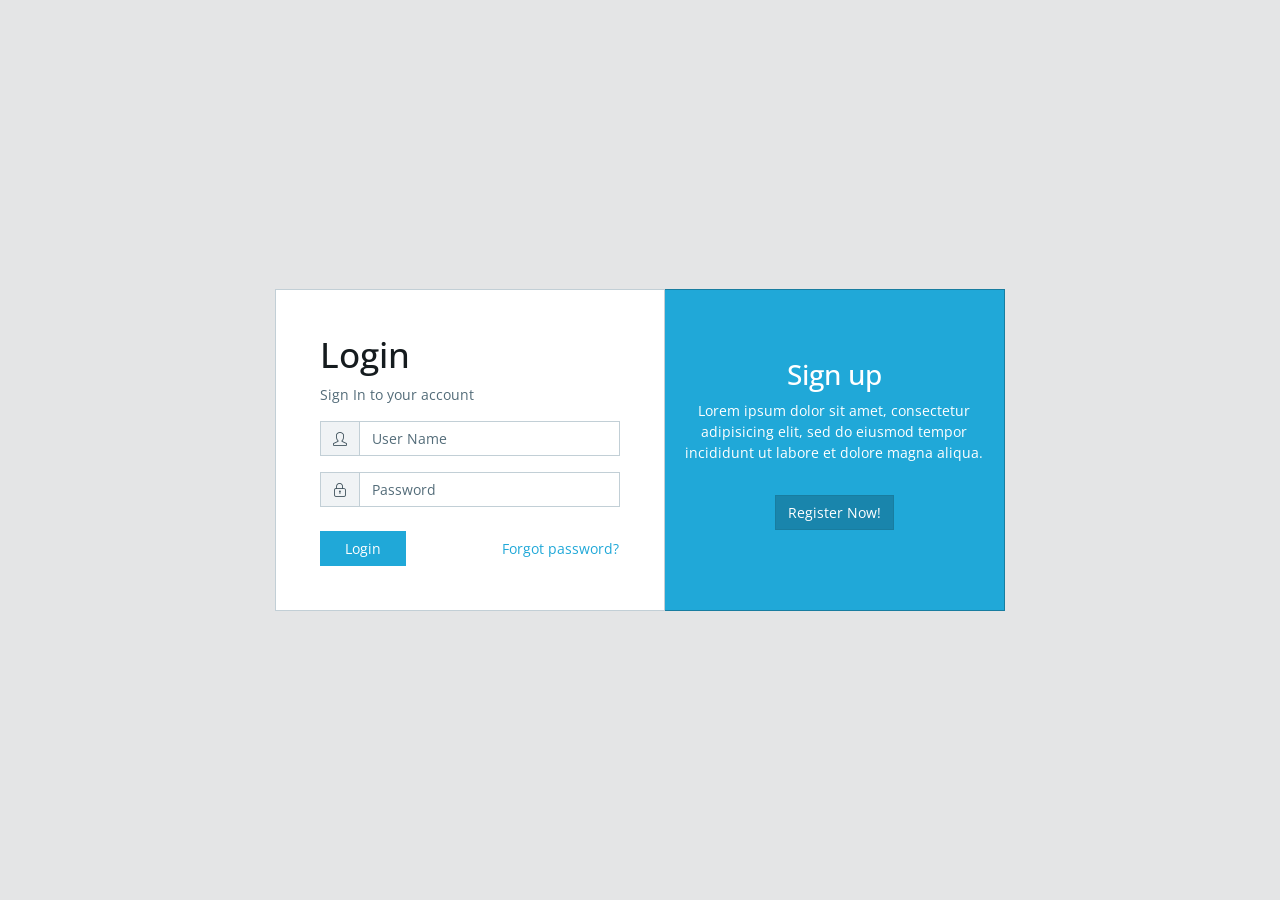
==== commit ddfb26f4: "update server" ====
--- a/index.html
+++ b/index.html
@@ -1 +1 @@
-<!DOCTYPE html> <html lang=en> <head> <meta charset=utf-8> <meta http-equiv=X-UA-Compatible content="IE=edge"> <meta name=viewport content="width=device-width,initial-scale=1,shrink-to-fit=no"> <script src=http://localhost:806/HttpHandler/ClientSesssionHandler.ashx></script> <script>window.host="http://localhost:806"</script> <link rel="shortcut icon" href=img/favicon.png> <title>CoreUI - Open Source Bootstrap Admin Template</title> <link href="index.fonts.css" rel="stylesheet"><link href="index.styles.css" rel="stylesheet"></head> <body class="app header-fixed sidebar-fixed aside-menu-fixed aside-menu-hidden"> <div id=root></div> <script type="text/javascript" src="index.bundle.js"></script></body> </html> +<!DOCTYPE html> <html lang=en> <head> <meta charset=utf-8> <meta http-equiv=X-UA-Compatible content="IE=edge"> <meta name=viewport content="width=device-width,initial-scale=1,shrink-to-fit=no"> <script src=/HttpHandler/ClientSesssionHandler.ashx></script> <script>window.host=""</script> <link rel="shortcut icon" href=img/favicon.png> <title>CoreUI - Open Source Bootstrap Admin Template</title> <link href="index.fonts.css" rel="stylesheet"><link href="index.styles.css" rel="stylesheet"></head> <body class="app header-fixed sidebar-fixed aside-menu-fixed aside-menu-hidden"> <div id=root></div> <script type="text/javascript" src="index.bundle.js"></script></body> </html> 
--- a/index.fonts.css
+++ b/index.fonts.css
@@ -3,5 +3,5 @@
  *  License - http://fontawesome.io/license (Font: SIL OFL 1.1, CSS: MIT License)
  */@font-face{font-family:FontAwesome;src:url(./fonts/fontawesome-webfont.674f50d287a8c48dc19ba404d20fe713.eot);src:url(./fonts/fontawesome-webfont.674f50d287a8c48dc19ba404d20fe713.eot?#iefix&v=4.7.0) format("embedded-opentype"),url(./fonts/fontawesome-webfont.af7ae505a9eed503f8b8e6982036873e.woff2) format("woff2"),url(./fonts/fontawesome-webfont.fee66e712a8a08eef5805a46892932ad.woff) format("woff"),url(./fonts/fontawesome-webfont.b06871f281fee6b241d60582ae9369b9.ttf) format("truetype"),url(./fonts/fontawesome-webfont.912ec66d7572ff821749319396470bde.svg#fontawesomeregular) format("svg");font-weight:400;font-style:normal}.fa{display:inline-block;font:normal normal normal 14px/1 FontAwesome;font-size:inherit;text-rendering:auto;-webkit-font-smoothing:antialiased;-moz-osx-font-smoothing:grayscale}.fa-lg{font-size:1.33333333em;line-height:.75em;vertical-align:-15%}.fa-2x{font-size:2em}.fa-3x{font-size:3em}.fa-4x{font-size:4em}.fa-5x{font-size:5em}.fa-fw{width:1.28571429em;text-align:center}.fa-ul{padding-left:0;margin-left:2.14285714em;list-style-type:none}.fa-ul>li{position:relative}.fa-li{position:absolute;left:-2.14285714em;width:2.14285714em;top:.14285714em;text-align:center}.fa-li.fa-lg{left:-1.85714286em}.fa-border{padding:.2em .25em .15em;border:.08em solid #eee;border-radius:.1em}.fa-pull-left{float:left}.fa-pull-right{float:right}.fa.fa-pull-left{margin-right:.3em}.fa.fa-pull-right{margin-left:.3em}.pull-right{float:right}.pull-left{float:left}.fa.pull-left{margin-right:.3em}.fa.pull-right{margin-left:.3em}.fa-spin{-webkit-animation:fa-spin 2s infinite linear;animation:fa-spin 2s infinite linear}.fa-pulse{-webkit-animation:fa-spin 1s infinite steps(8);animation:fa-spin 1s infinite steps(8)}@-webkit-keyframes fa-spin{0%{-webkit-transform:rotate(0deg);transform:rotate(0deg)}to{-webkit-transform:rotate(359deg);transform:rotate(359deg)}}@keyframes fa-spin{0%{-webkit-transform:rotate(0deg);transform:rotate(0deg)}to{-webkit-transform:rotate(359deg);transform:rotate(359deg)}}.fa-rotate-90{-ms-filter:"progid:DXImageTransform.Microsoft.BasicImage(rotation=1)";-webkit-transform:rotate(90deg);-ms-transform:rotate(90deg);transform:rotate(90deg)}.fa-rotate-180{-ms-filter:"progid:DXImageTransform.Microsoft.BasicImage(rotation=2)";-webkit-transform:rotate(180deg);-ms-transform:rotate(180deg);transform:rotate(180deg)}.fa-rotate-270{-ms-filter:"progid:DXImageTransform.Microsoft.BasicImage(rotation=3)";-webkit-transform:rotate(270deg);-ms-transform:rotate(270deg);transform:rotate(270deg)}.fa-flip-horizontal{-ms-filter:"progid:DXImageTransform.Microsoft.BasicImage(rotation=0, mirror=1)";-webkit-transform:scaleX(-1);-ms-transform:scaleX(-1);transform:scaleX(-1)}.fa-flip-vertical{-ms-filter:"progid:DXImageTransform.Microsoft.BasicImage(rotation=2, mirror=1)";-webkit-transform:scaleY(-1);-ms-transform:scaleY(-1);transform:scaleY(-1)}:root .fa-flip-horizontal,:root .fa-flip-vertical,:root .fa-rotate-90,:root .fa-rotate-180,:root .fa-rotate-270{filter:none}.fa-stack{position:relative;display:inline-block;width:2em;height:2em;line-height:2em;vertical-align:middle}.fa-stack-1x,.fa-stack-2x{position:absolute;left:0;width:100%;text-align:center}.fa-stack-1x{line-height:inherit}.fa-stack-2x{font-size:2em}.fa-inverse{color:#fff}.fa-glass:before{content:"\F000"}.fa-music:before{content:"\F001"}.fa-search:before{content:"\F002"}.fa-envelope-o:before{content:"\F003"}.fa-heart:before{content:"\F004"}.fa-star:before{content:"\F005"}.fa-star-o:before{content:"\F006"}.fa-user:before{content:"\F007"}.fa-film:before{content:"\F008"}.fa-th-large:before{content:"\F009"}.fa-th:before{content:"\F00A"}.fa-th-list:before{content:"\F00B"}.fa-check:before{content:"\F00C"}.fa-close:before,.fa-remove:before,.fa-times:before{content:"\F00D"}.fa-search-plus:before{content:"\F00E"}.fa-search-minus:before{content:"\F010"}.fa-power-off:before{content:"\F011"}.fa-signal:before{content:"\F012"}.fa-cog:before,.fa-gear:before{content:"\F013"}.fa-trash-o:before{content:"\F014"}.fa-home:before{content:"\F015"}.fa-file-o:before{content:"\F016"}.fa-clock-o:before{content:"\F017"}.fa-road:before{content:"\F018"}.fa-download:before{content:"\F019"}.fa-arrow-circle-o-down:before{content:"\F01A"}.fa-arrow-circle-o-up:before{content:"\F01B"}.fa-inbox:before{content:"\F01C"}.fa-play-circle-o:before{content:"\F01D"}.fa-repeat:before,.fa-rotate-right:before{content:"\F01E"}.fa-refresh:before{content:"\F021"}.fa-list-alt:before{content:"\F022"}.fa-lock:before{content:"\F023"}.fa-flag:before{content:"\F024"}.fa-headphones:before{content:"\F025"}.fa-volume-off:before{content:"\F026"}.fa-volume-down:before{content:"\F027"}.fa-volume-up:before{content:"\F028"}.fa-qrcode:before{content:"\F029"}.fa-barcode:before{content:"\F02A"}.fa-tag:before{content:"\F02B"}.fa-tags:before{content:"\F02C"}.fa-book:before{content:"\F02D"}.fa-bookmark:before{content:"\F02E"}.fa-print:before{content:"\F02F"}.fa-camera:before{content:"\F030"}.fa-font:before{content:"\F031"}.fa-bold:before{content:"\F032"}.fa-italic:before{content:"\F033"}.fa-text-height:before{content:"\F034"}.fa-text-width:before{content:"\F035"}.fa-align-left:before{content:"\F036"}.fa-align-center:before{content:"\F037"}.fa-align-right:before{content:"\F038"}.fa-align-justify:before{content:"\F039"}.fa-list:before{content:"\F03A"}.fa-dedent:before,.fa-outdent:before{content:"\F03B"}.fa-indent:before{content:"\F03C"}.fa-video-camera:before{content:"\F03D"}.fa-image:before,.fa-photo:before,.fa-picture-o:before{content:"\F03E"}.fa-pencil:before{content:"\F040"}.fa-map-marker:before{content:"\F041"}.fa-adjust:before{content:"\F042"}.fa-tint:before{content:"\F043"}.fa-edit:before,.fa-pencil-square-o:before{content:"\F044"}.fa-share-square-o:before{content:"\F045"}.fa-check-square-o:before{content:"\F046"}.fa-arrows:before{content:"\F047"}.fa-step-backward:before{content:"\F048"}.fa-fast-backward:before{content:"\F049"}.fa-backward:before{content:"\F04A"}.fa-play:before{content:"\F04B"}.fa-pause:before{content:"\F04C"}.fa-stop:before{content:"\F04D"}.fa-forward:before{content:"\F04E"}.fa-fast-forward:before{content:"\F050"}.fa-step-forward:before{content:"\F051"}.fa-eject:before{content:"\F052"}.fa-chevron-left:before{content:"\F053"}.fa-chevron-right:before{content:"\F054"}.fa-plus-circle:before{content:"\F055"}.fa-minus-circle:before{content:"\F056"}.fa-times-circle:before{content:"\F057"}.fa-check-circle:before{content:"\F058"}.fa-question-circle:before{content:"\F059"}.fa-info-circle:before{content:"\F05A"}.fa-crosshairs:before{content:"\F05B"}.fa-times-circle-o:before{content:"\F05C"}.fa-check-circle-o:before{content:"\F05D"}.fa-ban:before{content:"\F05E"}.fa-arrow-left:before{content:"\F060"}.fa-arrow-right:before{content:"\F061"}.fa-arrow-up:before{content:"\F062"}.fa-arrow-down:before{content:"\F063"}.fa-mail-forward:before,.fa-share:before{content:"\F064"}.fa-expand:before{content:"\F065"}.fa-compress:before{content:"\F066"}.fa-plus:before{content:"\F067"}.fa-minus:before{content:"\F068"}.fa-asterisk:before{content:"\F069"}.fa-exclamation-circle:before{content:"\F06A"}.fa-gift:before{content:"\F06B"}.fa-leaf:before{content:"\F06C"}.fa-fire:before{content:"\F06D"}.fa-eye:before{content:"\F06E"}.fa-eye-slash:before{content:"\F070"}.fa-exclamation-triangle:before,.fa-warning:before{content:"\F071"}.fa-plane:before{content:"\F072"}.fa-calendar:before{content:"\F073"}.fa-random:before{content:"\F074"}.fa-comment:before{content:"\F075"}.fa-magnet:before{content:"\F076"}.fa-chevron-up:before{content:"\F077"}.fa-chevron-down:before{content:"\F078"}.fa-retweet:before{content:"\F079"}.fa-shopping-cart:before{content:"\F07A"}.fa-folder:before{content:"\F07B"}.fa-folder-open:before{content:"\F07C"}.fa-arrows-v:before{content:"\F07D"}.fa-arrows-h:before{content:"\F07E"}.fa-bar-chart-o:before,.fa-bar-chart:before{content:"\F080"}.fa-twitter-square:before{content:"\F081"}.fa-facebook-square:before{content:"\F082"}.fa-camera-retro:before{content:"\F083"}.fa-key:before{content:"\F084"}.fa-cogs:before,.fa-gears:before{content:"\F085"}.fa-comments:before{content:"\F086"}.fa-thumbs-o-up:before{content:"\F087"}.fa-thumbs-o-down:before{content:"\F088"}.fa-star-half:before{content:"\F089"}.fa-heart-o:before{content:"\F08A"}.fa-sign-out:before{content:"\F08B"}.fa-linkedin-square:before{content:"\F08C"}.fa-thumb-tack:before{content:"\F08D"}.fa-external-link:before{content:"\F08E"}.fa-sign-in:before{content:"\F090"}.fa-trophy:before{content:"\F091"}.fa-github-square:before{content:"\F092"}.fa-upload:before{content:"\F093"}.fa-lemon-o:before{content:"\F094"}.fa-phone:before{content:"\F095"}.fa-square-o:before{content:"\F096"}.fa-bookmark-o:before{content:"\F097"}.fa-phone-square:before{content:"\F098"}.fa-twitter:before{content:"\F099"}.fa-facebook-f:before,.fa-facebook:before{content:"\F09A"}.fa-github:before{content:"\F09B"}.fa-unlock:before{content:"\F09C"}.fa-credit-card:before{content:"\F09D"}.fa-feed:before,.fa-rss:before{content:"\F09E"}.fa-hdd-o:before{content:"\F0A0"}.fa-bullhorn:before{content:"\F0A1"}.fa-bell:before{content:"\F0F3"}.fa-certificate:before{content:"\F0A3"}.fa-hand-o-right:before{content:"\F0A4"}.fa-hand-o-left:before{content:"\F0A5"}.fa-hand-o-up:before{content:"\F0A6"}.fa-hand-o-down:before{content:"\F0A7"}.fa-arrow-circle-left:before{content:"\F0A8"}.fa-arrow-circle-right:before{content:"\F0A9"}.fa-arrow-circle-up:before{content:"\F0AA"}.fa-arrow-circle-down:before{content:"\F0AB"}.fa-globe:before{content:"\F0AC"}.fa-wrench:before{content:"\F0AD"}.fa-tasks:before{content:"\F0AE"}.fa-filter:before{content:"\F0B0"}.fa-briefcase:before{content:"\F0B1"}.fa-arrows-alt:before{content:"\F0B2"}.fa-group:before,.fa-users:before{content:"\F0C0"}.fa-chain:before,.fa-link:before{content:"\F0C1"}.fa-cloud:before{content:"\F0C2"}.fa-flask:before{content:"\F0C3"}.fa-cut:before,.fa-scissors:before{content:"\F0C4"}.fa-copy:before,.fa-files-o:before{content:"\F0C5"}.fa-paperclip:before{content:"\F0C6"}.fa-floppy-o:before,.fa-save:before{content:"\F0C7"}.fa-square:before{content:"\F0C8"}.fa-bars:before,.fa-navicon:before,.fa-reorder:before{content:"\F0C9"}.fa-list-ul:before{content:"\F0CA"}.fa-list-ol:before{content:"\F0CB"}.fa-strikethrough:before{content:"\F0CC"}.fa-underline:before{content:"\F0CD"}.fa-table:before{content:"\F0CE"}.fa-magic:before{content:"\F0D0"}.fa-truck:before{content:"\F0D1"}.fa-pinterest:before{content:"\F0D2"}.fa-pinterest-square:before{content:"\F0D3"}.fa-google-plus-square:before{content:"\F0D4"}.fa-google-plus:before{content:"\F0D5"}.fa-money:before{content:"\F0D6"}.fa-caret-down:before{content:"\F0D7"}.fa-caret-up:before{content:"\F0D8"}.fa-caret-left:before{content:"\F0D9"}.fa-caret-right:before{content:"\F0DA"}.fa-columns:before{content:"\F0DB"}.fa-sort:before,.fa-unsorted:before{content:"\F0DC"}.fa-sort-desc:before,.fa-sort-down:before{content:"\F0DD"}.fa-sort-asc:before,.fa-sort-up:before{content:"\F0DE"}.fa-envelope:before{content:"\F0E0"}.fa-linkedin:before{content:"\F0E1"}.fa-rotate-left:before,.fa-undo:before{content:"\F0E2"}.fa-gavel:before,.fa-legal:before{content:"\F0E3"}.fa-dashboard:before,.fa-tachometer:before{content:"\F0E4"}.fa-comment-o:before{content:"\F0E5"}.fa-comments-o:before{content:"\F0E6"}.fa-bolt:before,.fa-flash:before{content:"\F0E7"}.fa-sitemap:before{content:"\F0E8"}.fa-umbrella:before{content:"\F0E9"}.fa-clipboard:before,.fa-paste:before{content:"\F0EA"}.fa-lightbulb-o:before{content:"\F0EB"}.fa-exchange:before{content:"\F0EC"}.fa-cloud-download:before{content:"\F0ED"}.fa-cloud-upload:before{content:"\F0EE"}.fa-user-md:before{content:"\F0F0"}.fa-stethoscope:before{content:"\F0F1"}.fa-suitcase:before{content:"\F0F2"}.fa-bell-o:before{content:"\F0A2"}.fa-coffee:before{content:"\F0F4"}.fa-cutlery:before{content:"\F0F5"}.fa-file-text-o:before{content:"\F0F6"}.fa-building-o:before{content:"\F0F7"}.fa-hospital-o:before{content:"\F0F8"}.fa-ambulance:before{content:"\F0F9"}.fa-medkit:before{content:"\F0FA"}.fa-fighter-jet:before{content:"\F0FB"}.fa-beer:before{content:"\F0FC"}.fa-h-square:before{content:"\F0FD"}.fa-plus-square:before{content:"\F0FE"}.fa-angle-double-left:before{content:"\F100"}.fa-angle-double-right:before{content:"\F101"}.fa-angle-double-up:before{content:"\F102"}.fa-angle-double-down:before{content:"\F103"}.fa-angle-left:before{content:"\F104"}.fa-angle-right:before{content:"\F105"}.fa-angle-up:before{content:"\F106"}.fa-angle-down:before{content:"\F107"}.fa-desktop:before{content:"\F108"}.fa-laptop:before{content:"\F109"}.fa-tablet:before{content:"\F10A"}.fa-mobile-phone:before,.fa-mobile:before{content:"\F10B"}.fa-circle-o:before{content:"\F10C"}.fa-quote-left:before{content:"\F10D"}.fa-quote-right:before{content:"\F10E"}.fa-spinner:before{content:"\F110"}.fa-circle:before{content:"\F111"}.fa-mail-reply:before,.fa-reply:before{content:"\F112"}.fa-github-alt:before{content:"\F113"}.fa-folder-o:before{content:"\F114"}.fa-folder-open-o:before{content:"\F115"}.fa-smile-o:before{content:"\F118"}.fa-frown-o:before{content:"\F119"}.fa-meh-o:before{content:"\F11A"}.fa-gamepad:before{content:"\F11B"}.fa-keyboard-o:before{content:"\F11C"}.fa-flag-o:before{content:"\F11D"}.fa-flag-checkered:before{content:"\F11E"}.fa-terminal:before{content:"\F120"}.fa-code:before{content:"\F121"}.fa-mail-reply-all:before,.fa-reply-all:before{content:"\F122"}.fa-star-half-empty:before,.fa-star-half-full:before,.fa-star-half-o:before{content:"\F123"}.fa-location-arrow:before{content:"\F124"}.fa-crop:before{content:"\F125"}.fa-code-fork:before{content:"\F126"}.fa-chain-broken:before,.fa-unlink:before{content:"\F127"}.fa-question:before{content:"\F128"}.fa-info:before{content:"\F129"}.fa-exclamation:before{content:"\F12A"}.fa-superscript:before{content:"\F12B"}.fa-subscript:before{content:"\F12C"}.fa-eraser:before{content:"\F12D"}.fa-puzzle-piece:before{content:"\F12E"}.fa-microphone:before{content:"\F130"}.fa-microphone-slash:before{content:"\F131"}.fa-shield:before{content:"\F132"}.fa-calendar-o:before{content:"\F133"}.fa-fire-extinguisher:before{content:"\F134"}.fa-rocket:before{content:"\F135"}.fa-maxcdn:before{content:"\F136"}.fa-chevron-circle-left:before{content:"\F137"}.fa-chevron-circle-right:before{content:"\F138"}.fa-chevron-circle-up:before{content:"\F139"}.fa-chevron-circle-down:before{content:"\F13A"}.fa-html5:before{content:"\F13B"}.fa-css3:before{content:"\F13C"}.fa-anchor:before{content:"\F13D"}.fa-unlock-alt:before{content:"\F13E"}.fa-bullseye:before{content:"\F140"}.fa-ellipsis-h:before{content:"\F141"}.fa-ellipsis-v:before{content:"\F142"}.fa-rss-square:before{content:"\F143"}.fa-play-circle:before{content:"\F144"}.fa-ticket:before{content:"\F145"}.fa-minus-square:before{content:"\F146"}.fa-minus-square-o:before{content:"\F147"}.fa-level-up:before{content:"\F148"}.fa-level-down:before{content:"\F149"}.fa-check-square:before{content:"\F14A"}.fa-pencil-square:before{content:"\F14B"}.fa-external-link-square:before{content:"\F14C"}.fa-share-square:before{content:"\F14D"}.fa-compass:before{content:"\F14E"}.fa-caret-square-o-down:before,.fa-toggle-down:before{content:"\F150"}.fa-caret-square-o-up:before,.fa-toggle-up:before{content:"\F151"}.fa-caret-square-o-right:before,.fa-toggle-right:before{content:"\F152"}.fa-eur:before,.fa-euro:before{content:"\F153"}.fa-gbp:before{content:"\F154"}.fa-dollar:before,.fa-usd:before{content:"\F155"}.fa-inr:before,.fa-rupee:before{content:"\F156"}.fa-cny:before,.fa-jpy:before,.fa-rmb:before,.fa-yen:before{content:"\F157"}.fa-rouble:before,.fa-rub:before,.fa-ruble:before{content:"\F158"}.fa-krw:before,.fa-won:before{content:"\F159"}.fa-bitcoin:before,.fa-btc:before{content:"\F15A"}.fa-file:before{content:"\F15B"}.fa-file-text:before{content:"\F15C"}.fa-sort-alpha-asc:before{content:"\F15D"}.fa-sort-alpha-desc:before{content:"\F15E"}.fa-sort-amount-asc:before{content:"\F160"}.fa-sort-amount-desc:before{content:"\F161"}.fa-sort-numeric-asc:before{content:"\F162"}.fa-sort-numeric-desc:before{content:"\F163"}.fa-thumbs-up:before{content:"\F164"}.fa-thumbs-down:before{content:"\F165"}.fa-youtube-square:before{content:"\F166"}.fa-youtube:before{content:"\F167"}.fa-xing:before{content:"\F168"}.fa-xing-square:before{content:"\F169"}.fa-youtube-play:before{content:"\F16A"}.fa-dropbox:before{content:"\F16B"}.fa-stack-overflow:before{content:"\F16C"}.fa-instagram:before{content:"\F16D"}.fa-flickr:before{content:"\F16E"}.fa-adn:before{content:"\F170"}.fa-bitbucket:before{content:"\F171"}.fa-bitbucket-square:before{content:"\F172"}.fa-tumblr:before{content:"\F173"}.fa-tumblr-square:before{content:"\F174"}.fa-long-arrow-down:before{content:"\F175"}.fa-long-arrow-up:before{content:"\F176"}.fa-long-arrow-left:before{content:"\F177"}.fa-long-arrow-right:before{content:"\F178"}.fa-apple:before{content:"\F179"}.fa-windows:before{content:"\F17A"}.fa-android:before{content:"\F17B"}.fa-linux:before{content:"\F17C"}.fa-dribbble:before{content:"\F17D"}.fa-skype:before{content:"\F17E"}.fa-foursquare:before{content:"\F180"}.fa-trello:before{content:"\F181"}.fa-female:before{content:"\F182"}.fa-male:before{content:"\F183"}.fa-gittip:before,.fa-gratipay:before{content:"\F184"}.fa-sun-o:before{content:"\F185"}.fa-moon-o:before{content:"\F186"}.fa-archive:before{content:"\F187"}.fa-bug:before{content:"\F188"}.fa-vk:before{content:"\F189"}.fa-weibo:before{content:"\F18A"}.fa-renren:before{content:"\F18B"}.fa-pagelines:before{content:"\F18C"}.fa-stack-exchange:before{content:"\F18D"}.fa-arrow-circle-o-right:before{content:"\F18E"}.fa-arrow-circle-o-left:before{content:"\F190"}.fa-caret-square-o-left:before,.fa-toggle-left:before{content:"\F191"}.fa-dot-circle-o:before{content:"\F192"}.fa-wheelchair:before{content:"\F193"}.fa-vimeo-square:before{content:"\F194"}.fa-try:before,.fa-turkish-lira:before{content:"\F195"}.fa-plus-square-o:before{content:"\F196"}.fa-space-shuttle:before{content:"\F197"}.fa-slack:before{content:"\F198"}.fa-envelope-square:before{content:"\F199"}.fa-wordpress:before{content:"\F19A"}.fa-openid:before{content:"\F19B"}.fa-bank:before,.fa-institution:before,.fa-university:before{content:"\F19C"}.fa-graduation-cap:before,.fa-mortar-board:before{content:"\F19D"}.fa-yahoo:before{content:"\F19E"}.fa-google:before{content:"\F1A0"}.fa-reddit:before{content:"\F1A1"}.fa-reddit-square:before{content:"\F1A2"}.fa-stumbleupon-circle:before{content:"\F1A3"}.fa-stumbleupon:before{content:"\F1A4"}.fa-delicious:before{content:"\F1A5"}.fa-digg:before{content:"\F1A6"}.fa-pied-piper-pp:before{content:"\F1A7"}.fa-pied-piper-alt:before{content:"\F1A8"}.fa-drupal:before{content:"\F1A9"}.fa-joomla:before{content:"\F1AA"}.fa-language:before{content:"\F1AB"}.fa-fax:before{content:"\F1AC"}.fa-building:before{content:"\F1AD"}.fa-child:before{content:"\F1AE"}.fa-paw:before{content:"\F1B0"}.fa-spoon:before{content:"\F1B1"}.fa-cube:before{content:"\F1B2"}.fa-cubes:before{content:"\F1B3"}.fa-behance:before{content:"\F1B4"}.fa-behance-square:before{content:"\F1B5"}.fa-steam:before{content:"\F1B6"}.fa-steam-square:before{content:"\F1B7"}.fa-recycle:before{content:"\F1B8"}.fa-automobile:before,.fa-car:before{content:"\F1B9"}.fa-cab:before,.fa-taxi:before{content:"\F1BA"}.fa-tree:before{content:"\F1BB"}.fa-spotify:before{content:"\F1BC"}.fa-deviantart:before{content:"\F1BD"}.fa-soundcloud:before{content:"\F1BE"}.fa-database:before{content:"\F1C0"}.fa-file-pdf-o:before{content:"\F1C1"}.fa-file-word-o:before{content:"\F1C2"}.fa-file-excel-o:before{content:"\F1C3"}.fa-file-powerpoint-o:before{content:"\F1C4"}.fa-file-image-o:before,.fa-file-photo-o:before,.fa-file-picture-o:before{content:"\F1C5"}.fa-file-archive-o:before,.fa-file-zip-o:before{content:"\F1C6"}.fa-file-audio-o:before,.fa-file-sound-o:before{content:"\F1C7"}.fa-file-movie-o:before,.fa-file-video-o:before{content:"\F1C8"}.fa-file-code-o:before{content:"\F1C9"}.fa-vine:before{content:"\F1CA"}.fa-codepen:before{content:"\F1CB"}.fa-jsfiddle:before{content:"\F1CC"}.fa-life-bouy:before,.fa-life-buoy:before,.fa-life-ring:before,.fa-life-saver:before,.fa-support:before{content:"\F1CD"}.fa-circle-o-notch:before{content:"\F1CE"}.fa-ra:before,.fa-rebel:before,.fa-resistance:before{content:"\F1D0"}.fa-empire:before,.fa-ge:before{content:"\F1D1"}.fa-git-square:before{content:"\F1D2"}.fa-git:before{content:"\F1D3"}.fa-hacker-news:before,.fa-y-combinator-square:before,.fa-yc-square:before{content:"\F1D4"}.fa-tencent-weibo:before{content:"\F1D5"}.fa-qq:before{content:"\F1D6"}.fa-wechat:before,.fa-weixin:before{content:"\F1D7"}.fa-paper-plane:before,.fa-send:before{content:"\F1D8"}.fa-paper-plane-o:before,.fa-send-o:before{content:"\F1D9"}.fa-history:before{content:"\F1DA"}.fa-circle-thin:before{content:"\F1DB"}.fa-header:before{content:"\F1DC"}.fa-paragraph:before{content:"\F1DD"}.fa-sliders:before{content:"\F1DE"}.fa-share-alt:before{content:"\F1E0"}.fa-share-alt-square:before{content:"\F1E1"}.fa-bomb:before{content:"\F1E2"}.fa-futbol-o:before,.fa-soccer-ball-o:before{content:"\F1E3"}.fa-tty:before{content:"\F1E4"}.fa-binoculars:before{content:"\F1E5"}.fa-plug:before{content:"\F1E6"}.fa-slideshare:before{content:"\F1E7"}.fa-twitch:before{content:"\F1E8"}.fa-yelp:before{content:"\F1E9"}.fa-newspaper-o:before{content:"\F1EA"}.fa-wifi:before{content:"\F1EB"}.fa-calculator:before{content:"\F1EC"}.fa-paypal:before{content:"\F1ED"}.fa-google-wallet:before{content:"\F1EE"}.fa-cc-visa:before{content:"\F1F0"}.fa-cc-mastercard:before{content:"\F1F1"}.fa-cc-discover:before{content:"\F1F2"}.fa-cc-amex:before{content:"\F1F3"}.fa-cc-paypal:before{content:"\F1F4"}.fa-cc-stripe:before{content:"\F1F5"}.fa-bell-slash:before{content:"\F1F6"}.fa-bell-slash-o:before{content:"\F1F7"}.fa-trash:before{content:"\F1F8"}.fa-copyright:before{content:"\F1F9"}.fa-at:before{content:"\F1FA"}.fa-eyedropper:before{content:"\F1FB"}.fa-paint-brush:before{content:"\F1FC"}.fa-birthday-cake:before{content:"\F1FD"}.fa-area-chart:before{content:"\F1FE"}.fa-pie-chart:before{content:"\F200"}.fa-line-chart:before{content:"\F201"}.fa-lastfm:before{content:"\F202"}.fa-lastfm-square:before{content:"\F203"}.fa-toggle-off:before{content:"\F204"}.fa-toggle-on:before{content:"\F205"}.fa-bicycle:before{content:"\F206"}.fa-bus:before{content:"\F207"}.fa-ioxhost:before{content:"\F208"}.fa-angellist:before{content:"\F209"}.fa-cc:before{content:"\F20A"}.fa-ils:before,.fa-shekel:before,.fa-sheqel:before{content:"\F20B"}.fa-meanpath:before{content:"\F20C"}.fa-buysellads:before{content:"\F20D"}.fa-connectdevelop:before{content:"\F20E"}.fa-dashcube:before{content:"\F210"}.fa-forumbee:before{content:"\F211"}.fa-leanpub:before{content:"\F212"}.fa-sellsy:before{content:"\F213"}.fa-shirtsinbulk:before{content:"\F214"}.fa-simplybuilt:before{content:"\F215"}.fa-skyatlas:before{content:"\F216"}.fa-cart-plus:before{content:"\F217"}.fa-cart-arrow-down:before{content:"\F218"}.fa-diamond:before{content:"\F219"}.fa-ship:before{content:"\F21A"}.fa-user-secret:before{content:"\F21B"}.fa-motorcycle:before{content:"\F21C"}.fa-street-view:before{content:"\F21D"}.fa-heartbeat:before{content:"\F21E"}.fa-venus:before{content:"\F221"}.fa-mars:before{content:"\F222"}.fa-mercury:before{content:"\F223"}.fa-intersex:before,.fa-transgender:before{content:"\F224"}.fa-transgender-alt:before{content:"\F225"}.fa-venus-double:before{content:"\F226"}.fa-mars-double:before{content:"\F227"}.fa-venus-mars:before{content:"\F228"}.fa-mars-stroke:before{content:"\F229"}.fa-mars-stroke-v:before{content:"\F22A"}.fa-mars-stroke-h:before{content:"\F22B"}.fa-neuter:before{content:"\F22C"}.fa-genderless:before{content:"\F22D"}.fa-facebook-official:before{content:"\F230"}.fa-pinterest-p:before{content:"\F231"}.fa-whatsapp:before{content:"\F232"}.fa-server:before{content:"\F233"}.fa-user-plus:before{content:"\F234"}.fa-user-times:before{content:"\F235"}.fa-bed:before,.fa-hotel:before{content:"\F236"}.fa-viacoin:before{content:"\F237"}.fa-train:before{content:"\F238"}.fa-subway:before{content:"\F239"}.fa-medium:before{content:"\F23A"}.fa-y-combinator:before,.fa-yc:before{content:"\F23B"}.fa-optin-monster:before{content:"\F23C"}.fa-opencart:before{content:"\F23D"}.fa-expeditedssl:before{content:"\F23E"}.fa-battery-4:before,.fa-battery-full:before,.fa-battery:before{content:"\F240"}.fa-battery-3:before,.fa-battery-three-quarters:before{content:"\F241"}.fa-battery-2:before,.fa-battery-half:before{content:"\F242"}.fa-battery-1:before,.fa-battery-quarter:before{content:"\F243"}.fa-battery-0:before,.fa-battery-empty:before{content:"\F244"}.fa-mouse-pointer:before{content:"\F245"}.fa-i-cursor:before{content:"\F246"}.fa-object-group:before{content:"\F247"}.fa-object-ungroup:before{content:"\F248"}.fa-sticky-note:before{content:"\F249"}.fa-sticky-note-o:before{content:"\F24A"}.fa-cc-jcb:before{content:"\F24B"}.fa-cc-diners-club:before{content:"\F24C"}.fa-clone:before{content:"\F24D"}.fa-balance-scale:before{content:"\F24E"}.fa-hourglass-o:before{content:"\F250"}.fa-hourglass-1:before,.fa-hourglass-start:before{content:"\F251"}.fa-hourglass-2:before,.fa-hourglass-half:before{content:"\F252"}.fa-hourglass-3:before,.fa-hourglass-end:before{content:"\F253"}.fa-hourglass:before{content:"\F254"}.fa-hand-grab-o:before,.fa-hand-rock-o:before{content:"\F255"}.fa-hand-paper-o:before,.fa-hand-stop-o:before{content:"\F256"}.fa-hand-scissors-o:before{content:"\F257"}.fa-hand-lizard-o:before{content:"\F258"}.fa-hand-spock-o:before{content:"\F259"}.fa-hand-pointer-o:before{content:"\F25A"}.fa-hand-peace-o:before{content:"\F25B"}.fa-trademark:before{content:"\F25C"}.fa-registered:before{content:"\F25D"}.fa-creative-commons:before{content:"\F25E"}.fa-gg:before{content:"\F260"}.fa-gg-circle:before{content:"\F261"}.fa-tripadvisor:before{content:"\F262"}.fa-odnoklassniki:before{content:"\F263"}.fa-odnoklassniki-square:before{content:"\F264"}.fa-get-pocket:before{content:"\F265"}.fa-wikipedia-w:before{content:"\F266"}.fa-safari:before{content:"\F267"}.fa-chrome:before{content:"\F268"}.fa-firefox:before{content:"\F269"}.fa-opera:before{content:"\F26A"}.fa-internet-explorer:before{content:"\F26B"}.fa-television:before,.fa-tv:before{content:"\F26C"}.fa-contao:before{content:"\F26D"}.fa-500px:before{content:"\F26E"}.fa-amazon:before{content:"\F270"}.fa-calendar-plus-o:before{content:"\F271"}.fa-calendar-minus-o:before{content:"\F272"}.fa-calendar-times-o:before{content:"\F273"}.fa-calendar-check-o:before{content:"\F274"}.fa-industry:before{content:"\F275"}.fa-map-pin:before{content:"\F276"}.fa-map-signs:before{content:"\F277"}.fa-map-o:before{content:"\F278"}.fa-map:before{content:"\F279"}.fa-commenting:before{content:"\F27A"}.fa-commenting-o:before{content:"\F27B"}.fa-houzz:before{content:"\F27C"}.fa-vimeo:before{content:"\F27D"}.fa-black-tie:before{content:"\F27E"}.fa-fonticons:before{content:"\F280"}.fa-reddit-alien:before{content:"\F281"}.fa-edge:before{content:"\F282"}.fa-credit-card-alt:before{content:"\F283"}.fa-codiepie:before{content:"\F284"}.fa-modx:before{content:"\F285"}.fa-fort-awesome:before{content:"\F286"}.fa-usb:before{content:"\F287"}.fa-product-hunt:before{content:"\F288"}.fa-mixcloud:before{content:"\F289"}.fa-scribd:before{content:"\F28A"}.fa-pause-circle:before{content:"\F28B"}.fa-pause-circle-o:before{content:"\F28C"}.fa-stop-circle:before{content:"\F28D"}.fa-stop-circle-o:before{content:"\F28E"}.fa-shopping-bag:before{content:"\F290"}.fa-shopping-basket:before{content:"\F291"}.fa-hashtag:before{content:"\F292"}.fa-bluetooth:before{content:"\F293"}.fa-bluetooth-b:before{content:"\F294"}.fa-percent:before{content:"\F295"}.fa-gitlab:before{content:"\F296"}.fa-wpbeginner:before{content:"\F297"}.fa-wpforms:before{content:"\F298"}.fa-envira:before{content:"\F299"}.fa-universal-access:before{content:"\F29A"}.fa-wheelchair-alt:before{content:"\F29B"}.fa-question-circle-o:before{content:"\F29C"}.fa-blind:before{content:"\F29D"}.fa-audio-description:before{content:"\F29E"}.fa-volume-control-phone:before{content:"\F2A0"}.fa-braille:before{content:"\F2A1"}.fa-assistive-listening-systems:before{content:"\F2A2"}.fa-american-sign-language-interpreting:before,.fa-asl-interpreting:before{content:"\F2A3"}.fa-deaf:before,.fa-deafness:before,.fa-hard-of-hearing:before{content:"\F2A4"}.fa-glide:before{content:"\F2A5"}.fa-glide-g:before{content:"\F2A6"}.fa-sign-language:before,.fa-signing:before{content:"\F2A7"}.fa-low-vision:before{content:"\F2A8"}.fa-viadeo:before{content:"\F2A9"}.fa-viadeo-square:before{content:"\F2AA"}.fa-snapchat:before{content:"\F2AB"}.fa-snapchat-ghost:before{content:"\F2AC"}.fa-snapchat-square:before{content:"\F2AD"}.fa-pied-piper:before{content:"\F2AE"}.fa-first-order:before{content:"\F2B0"}.fa-yoast:before{content:"\F2B1"}.fa-themeisle:before{content:"\F2B2"}.fa-google-plus-circle:before,.fa-google-plus-official:before{content:"\F2B3"}.fa-fa:before,.fa-font-awesome:before{content:"\F2B4"}.fa-handshake-o:before{content:"\F2B5"}.fa-envelope-open:before{content:"\F2B6"}.fa-envelope-open-o:before{content:"\F2B7"}.fa-linode:before{content:"\F2B8"}.fa-address-book:before{content:"\F2B9"}.fa-address-book-o:before{content:"\F2BA"}.fa-address-card:before,.fa-vcard:before{content:"\F2BB"}.fa-address-card-o:before,.fa-vcard-o:before{content:"\F2BC"}.fa-user-circle:before{content:"\F2BD"}.fa-user-circle-o:before{content:"\F2BE"}.fa-user-o:before{content:"\F2C0"}.fa-id-badge:before{content:"\F2C1"}.fa-drivers-license:before,.fa-id-card:before{content:"\F2C2"}.fa-drivers-license-o:before,.fa-id-card-o:before{content:"\F2C3"}.fa-quora:before{content:"\F2C4"}.fa-free-code-camp:before{content:"\F2C5"}.fa-telegram:before{content:"\F2C6"}.fa-thermometer-4:before,.fa-thermometer-full:before,.fa-thermometer:before{content:"\F2C7"}.fa-thermometer-3:before,.fa-thermometer-three-quarters:before{content:"\F2C8"}.fa-thermometer-2:before,.fa-thermometer-half:before{content:"\F2C9"}.fa-thermometer-1:before,.fa-thermometer-quarter:before{content:"\F2CA"}.fa-thermometer-0:before,.fa-thermometer-empty:before{content:"\F2CB"}.fa-shower:before{content:"\F2CC"}.fa-bath:before,.fa-bathtub:before,.fa-s15:before{content:"\F2CD"}.fa-podcast:before{content:"\F2CE"}.fa-window-maximize:before{content:"\F2D0"}.fa-window-minimize:before{content:"\F2D1"}.fa-window-restore:before{content:"\F2D2"}.fa-times-rectangle:before,.fa-window-close:before{content:"\F2D3"}.fa-times-rectangle-o:before,.fa-window-close-o:before{content:"\F2D4"}.fa-bandcamp:before{content:"\F2D5"}.fa-grav:before{content:"\F2D6"}.fa-etsy:before{content:"\F2D7"}.fa-imdb:before{content:"\F2D8"}.fa-ravelry:before{content:"\F2D9"}.fa-eercast:before{content:"\F2DA"}.fa-microchip:before{content:"\F2DB"}.fa-snowflake-o:before{content:"\F2DC"}.fa-superpowers:before{content:"\F2DD"}.fa-wpexplorer:before{content:"\F2DE"}.fa-meetup:before{content:"\F2E0"}.sr-only{position:absolute;width:1px;height:1px;padding:0;margin:-1px;overflow:hidden;clip:rect(0,0,0,0);border:0}.sr-only-focusable:active,.sr-only-focusable:focus{position:static;width:auto;height:auto;margin:0;overflow:visible;clip:auto}@font-face{font-family:simple-line-icons;src:url(./fonts/Simple-Line-Icons.f33df365d6d0255b586f2920355e94d7.eot);src:url(./fonts/Simple-Line-Icons.f33df365d6d0255b586f2920355e94d7.eot#iefix) format("embedded-opentype"),url(./fonts/Simple-Line-Icons.0cb0b9c589c0624c9c78dd3d83e946f6.woff2) format("woff2"),url(./fonts/Simple-Line-Icons.d2285965fe34b05465047401b8595dd0.ttf) format("truetype"),url(./fonts/Simple-Line-Icons.78f07e2c2a535c26ef21d95e41bd7175.woff) format("woff"),url(./fonts/Simple-Line-Icons.2fe2efe63441d830b1acd106c1fe8734.svg#simple-line-icons) format("svg");font-weight:400;font-style:normal}.icon-action-redo,.icon-action-undo,.icon-anchor,.icon-arrow-down,.icon-arrow-down-circle,.icon-arrow-left,.icon-arrow-left-circle,.icon-arrow-right,.icon-arrow-right-circle,.icon-arrow-up,.icon-arrow-up-circle,.icon-badge,.icon-bag,.icon-ban,.icon-basket,.icon-basket-loaded,.icon-bell,.icon-book-open,.icon-briefcase,.icon-bubble,.icon-bubbles,.icon-bulb,.icon-calculator,.icon-calendar,.icon-call-end,.icon-call-in,.icon-call-out,.icon-camera,.icon-camrecorder,.icon-chart,.icon-check,.icon-chemistry,.icon-clock,.icon-close,.icon-cloud-download,.icon-cloud-upload,.icon-compass,.icon-control-end,.icon-control-forward,.icon-control-pause,.icon-control-play,.icon-control-rewind,.icon-control-start,.icon-credit-card,.icon-crop,.icon-cup,.icon-cursor,.icon-cursor-move,.icon-diamond,.icon-direction,.icon-directions,.icon-disc,.icon-dislike,.icon-doc,.icon-docs,.icon-drawer,.icon-drop,.icon-earphones,.icon-earphones-alt,.icon-emotsmile,.icon-energy,.icon-envelope,.icon-envelope-letter,.icon-envelope-open,.icon-equalizer,.icon-event,.icon-exclamation,.icon-eye,.icon-eyeglass,.icon-feed,.icon-film,.icon-fire,.icon-flag,.icon-folder,.icon-folder-alt,.icon-frame,.icon-game-controller,.icon-ghost,.icon-globe,.icon-globe-alt,.icon-graduation,.icon-graph,.icon-grid,.icon-handbag,.icon-heart,.icon-home,.icon-hourglass,.icon-info,.icon-key,.icon-layers,.icon-like,.icon-link,.icon-list,.icon-location-pin,.icon-lock,.icon-lock-open,.icon-login,.icon-logout,.icon-loop,.icon-magic-wand,.icon-magnet,.icon-magnifier,.icon-magnifier-add,.icon-magnifier-remove,.icon-map,.icon-menu,.icon-microphone,.icon-minus,.icon-mouse,.icon-music-tone,.icon-music-tone-alt,.icon-mustache,.icon-note,.icon-notebook,.icon-options,.icon-options-vertical,.icon-organization,.icon-paper-clip,.icon-paper-plane,.icon-paypal,.icon-pencil,.icon-people,.icon-phone,.icon-picture,.icon-pie-chart,.icon-pin,.icon-plane,.icon-playlist,.icon-plus,.icon-power,.icon-present,.icon-printer,.icon-puzzle,.icon-question,.icon-refresh,.icon-reload,.icon-rocket,.icon-screen-desktop,.icon-screen-smartphone,.icon-screen-tablet,.icon-settings,.icon-share,.icon-share-alt,.icon-shield,.icon-shuffle,.icon-size-actual,.icon-size-fullscreen,.icon-social-behance,.icon-social-dribbble,.icon-social-dropbox,.icon-social-facebook,.icon-social-foursqare,.icon-social-github,.icon-social-google,.icon-social-instagram,.icon-social-linkedin,.icon-social-pinterest,.icon-social-reddit,.icon-social-skype,.icon-social-soundcloud,.icon-social-spotify,.icon-social-steam,.icon-social-stumbleupon,.icon-social-tumblr,.icon-social-twitter,.icon-social-vkontakte,.icon-social-youtube,.icon-speech,.icon-speedometer,.icon-star,.icon-support,.icon-symbol-female,.icon-symbol-male,.icon-tag,.icon-target,.icon-trash,.icon-trophy,.icon-umbrella,.icon-user,.icon-user-female,.icon-user-follow,.icon-user-following,.icon-user-unfollow,.icon-vector,.icon-volume-1,.icon-volume-2,.icon-volume-off,.icon-wallet,.icon-wrench{font-family:simple-line-icons;speak:none;font-style:normal;font-weight:400;font-variant:normal;text-transform:none;line-height:1;-webkit-font-smoothing:antialiased;-moz-osx-font-smoothing:grayscale}.icon-user:before{content:"\E005"}.icon-people:before{content:"\E001"}.icon-user-female:before{content:"\E000"}.icon-user-follow:before{content:"\E002"}.icon-user-following:before{content:"\E003"}.icon-user-unfollow:before{content:"\E004"}.icon-login:before{content:"\E066"}.icon-logout:before{content:"\E065"}.icon-emotsmile:before{content:"\E021"}.icon-phone:before{content:"\E600"}.icon-call-end:before{content:"\E048"}.icon-call-in:before{content:"\E047"}.icon-call-out:before{content:"\E046"}.icon-map:before{content:"\E033"}.icon-location-pin:before{content:"\E096"}.icon-direction:before{content:"\E042"}.icon-directions:before{content:"\E041"}.icon-compass:before{content:"\E045"}.icon-layers:before{content:"\E034"}.icon-menu:before{content:"\E601"}.icon-list:before{content:"\E067"}.icon-options-vertical:before{content:"\E602"}.icon-options:before{content:"\E603"}.icon-arrow-down:before{content:"\E604"}.icon-arrow-left:before{content:"\E605"}.icon-arrow-right:before{content:"\E606"}.icon-arrow-up:before{content:"\E607"}.icon-arrow-up-circle:before{content:"\E078"}.icon-arrow-left-circle:before{content:"\E07A"}.icon-arrow-right-circle:before{content:"\E079"}.icon-arrow-down-circle:before{content:"\E07B"}.icon-check:before{content:"\E080"}.icon-clock:before{content:"\E081"}.icon-plus:before{content:"\E095"}.icon-minus:before{content:"\E615"}.icon-close:before{content:"\E082"}.icon-event:before{content:"\E619"}.icon-exclamation:before{content:"\E617"}.icon-organization:before{content:"\E616"}.icon-trophy:before{content:"\E006"}.icon-screen-smartphone:before{content:"\E010"}.icon-screen-desktop:before{content:"\E011"}.icon-plane:before{content:"\E012"}.icon-notebook:before{content:"\E013"}.icon-mustache:before{content:"\E014"}.icon-mouse:before{content:"\E015"}.icon-magnet:before{content:"\E016"}.icon-energy:before{content:"\E020"}.icon-disc:before{content:"\E022"}.icon-cursor:before{content:"\E06E"}.icon-cursor-move:before{content:"\E023"}.icon-crop:before{content:"\E024"}.icon-chemistry:before{content:"\E026"}.icon-speedometer:before{content:"\E007"}.icon-shield:before{content:"\E00E"}.icon-screen-tablet:before{content:"\E00F"}.icon-magic-wand:before{content:"\E017"}.icon-hourglass:before{content:"\E018"}.icon-graduation:before{content:"\E019"}.icon-ghost:before{content:"\E01A"}.icon-game-controller:before{content:"\E01B"}.icon-fire:before{content:"\E01C"}.icon-eyeglass:before{content:"\E01D"}.icon-envelope-open:before{content:"\E01E"}.icon-envelope-letter:before{content:"\E01F"}.icon-bell:before{content:"\E027"}.icon-badge:before{content:"\E028"}.icon-anchor:before{content:"\E029"}.icon-wallet:before{content:"\E02A"}.icon-vector:before{content:"\E02B"}.icon-speech:before{content:"\E02C"}.icon-puzzle:before{content:"\E02D"}.icon-printer:before{content:"\E02E"}.icon-present:before{content:"\E02F"}.icon-playlist:before{content:"\E030"}.icon-pin:before{content:"\E031"}.icon-picture:before{content:"\E032"}.icon-handbag:before{content:"\E035"}.icon-globe-alt:before{content:"\E036"}.icon-globe:before{content:"\E037"}.icon-folder-alt:before{content:"\E039"}.icon-folder:before{content:"\E089"}.icon-film:before{content:"\E03A"}.icon-feed:before{content:"\E03B"}.icon-drop:before{content:"\E03E"}.icon-drawer:before{content:"\E03F"}.icon-docs:before{content:"\E040"}.icon-doc:before{content:"\E085"}.icon-diamond:before{content:"\E043"}.icon-cup:before{content:"\E044"}.icon-calculator:before{content:"\E049"}.icon-bubbles:before{content:"\E04A"}.icon-briefcase:before{content:"\E04B"}.icon-book-open:before{content:"\E04C"}.icon-basket-loaded:before{content:"\E04D"}.icon-basket:before{content:"\E04E"}.icon-bag:before{content:"\E04F"}.icon-action-undo:before{content:"\E050"}.icon-action-redo:before{content:"\E051"}.icon-wrench:before{content:"\E052"}.icon-umbrella:before{content:"\E053"}.icon-trash:before{content:"\E054"}.icon-tag:before{content:"\E055"}.icon-support:before{content:"\E056"}.icon-frame:before{content:"\E038"}.icon-size-fullscreen:before{content:"\E057"}.icon-size-actual:before{content:"\E058"}.icon-shuffle:before{content:"\E059"}.icon-share-alt:before{content:"\E05A"}.icon-share:before{content:"\E05B"}.icon-rocket:before{content:"\E05C"}.icon-question:before{content:"\E05D"}.icon-pie-chart:before{content:"\E05E"}.icon-pencil:before{content:"\E05F"}.icon-note:before{content:"\E060"}.icon-loop:before{content:"\E064"}.icon-home:before{content:"\E069"}.icon-grid:before{content:"\E06A"}.icon-graph:before{content:"\E06B"}.icon-microphone:before{content:"\E063"}.icon-music-tone-alt:before{content:"\E061"}.icon-music-tone:before{content:"\E062"}.icon-earphones-alt:before{content:"\E03C"}.icon-earphones:before{content:"\E03D"}.icon-equalizer:before{content:"\E06C"}.icon-like:before{content:"\E068"}.icon-dislike:before{content:"\E06D"}.icon-control-start:before{content:"\E06F"}.icon-control-rewind:before{content:"\E070"}.icon-control-play:before{content:"\E071"}.icon-control-pause:before{content:"\E072"}.icon-control-forward:before{content:"\E073"}.icon-control-end:before{content:"\E074"}.icon-volume-1:before{content:"\E09F"}.icon-volume-2:before{content:"\E0A0"}.icon-volume-off:before{content:"\E0A1"}.icon-calendar:before{content:"\E075"}.icon-bulb:before{content:"\E076"}.icon-chart:before{content:"\E077"}.icon-ban:before{content:"\E07C"}.icon-bubble:before{content:"\E07D"}.icon-camrecorder:before{content:"\E07E"}.icon-camera:before{content:"\E07F"}.icon-cloud-download:before{content:"\E083"}.icon-cloud-upload:before{content:"\E084"}.icon-envelope:before{content:"\E086"}.icon-eye:before{content:"\E087"}.icon-flag:before{content:"\E088"}.icon-heart:before{content:"\E08A"}.icon-info:before{content:"\E08B"}.icon-key:before{content:"\E08C"}.icon-link:before{content:"\E08D"}.icon-lock:before{content:"\E08E"}.icon-lock-open:before{content:"\E08F"}.icon-magnifier:before{content:"\E090"}.icon-magnifier-add:before{content:"\E091"}.icon-magnifier-remove:before{content:"\E092"}.icon-paper-clip:before{content:"\E093"}.icon-paper-plane:before{content:"\E094"}.icon-power:before{content:"\E097"}.icon-refresh:before{content:"\E098"}.icon-reload:before{content:"\E099"}.icon-settings:before{content:"\E09A"}.icon-star:before{content:"\E09B"}.icon-symbol-female:before{content:"\E09C"}.icon-symbol-male:before{content:"\E09D"}.icon-target:before{content:"\E09E"}.icon-credit-card:before{content:"\E025"}.icon-paypal:before{content:"\E608"}.icon-social-tumblr:before{content:"\E00A"}.icon-social-twitter:before{content:"\E009"}.icon-social-facebook:before{content:"\E00B"}.icon-social-instagram:before{content:"\E609"}.icon-social-linkedin:before{content:"\E60A"}.icon-social-pinterest:before{content:"\E60B"}.icon-social-github:before{content:"\E60C"}.icon-social-google:before{content:"\E60D"}.icon-social-reddit:before{content:"\E60E"}.icon-social-skype:before{content:"\E60F"}.icon-social-dribbble:before{content:"\E00D"}.icon-social-behance:before{content:"\E610"}.icon-social-foursqare:before{content:"\E611"}.icon-social-soundcloud:before{content:"\E612"}.icon-social-spotify:before{content:"\E613"}.icon-social-stumbleupon:before{content:"\E614"}.icon-social-youtube:before{content:"\E008"}.icon-social-dropbox:before{content:"\E00C"}.icon-social-vkontakte:before{content:"\E618"}.icon-social-steam:before{content:"\E620"}/*!
  * https://github.com/YouCanBookMe/react-datetime
- */.rdt{position:relative}.rdtPicker{display:none;position:absolute;width:250px;padding:4px;margin-top:1px;z-index:99999!important;background:#fff;box-shadow:0 1px 3px rgba(0,0,0,.1);border:1px solid #f9f9f9}.rdtOpen .rdtPicker{display:block}.rdtStatic .rdtPicker{box-shadow:none;position:static}.rdtPicker .rdtTimeToggle{text-align:center}.rdtPicker table{width:100%;margin:0}.rdtPicker td,.rdtPicker th{text-align:center;height:28px}.rdtPicker td{cursor:pointer}.rdtPicker .rdtTimeToggle:hover,.rdtPicker td.rdtDay:hover,.rdtPicker td.rdtHour:hover,.rdtPicker td.rdtMinute:hover,.rdtPicker td.rdtSecond:hover{background:#eee;cursor:pointer}.rdtPicker td.rdtNew,.rdtPicker td.rdtOld{color:#999}.rdtPicker td.rdtToday{position:relative}.rdtPicker td.rdtToday:before{content:"";display:inline-block;border-left:7px solid transparent;border-bottom:7px solid #428bca;border-top-color:rgba(0,0,0,.2);position:absolute;bottom:4px;right:4px}.rdtPicker td.rdtActive,.rdtPicker td.rdtActive:hover{background-color:#428bca;color:#fff;text-shadow:0 -1px 0 rgba(0,0,0,.25)}.rdtPicker td.rdtActive.rdtToday:before{border-bottom-color:#fff}.rdtPicker td.rdtDisabled,.rdtPicker td.rdtDisabled:hover{background:none;color:#999;cursor:not-allowed}.rdtPicker td span.rdtOld{color:#999}.rdtPicker td span.rdtDisabled,.rdtPicker td span.rdtDisabled:hover{background:none;color:#999;cursor:not-allowed}.rdtPicker th{border-bottom:1px solid #f9f9f9}.rdtPicker .dow{width:14.2857%;border-bottom:none;cursor:default}.rdtPicker th.rdtSwitch{width:100px}.rdtPicker th.rdtNext,.rdtPicker th.rdtPrev{font-size:21px;vertical-align:top}.rdtNext span,.rdtPrev span{display:block;-webkit-touch-callout:none;-webkit-user-select:none;-khtml-user-select:none;-moz-user-select:none;-ms-user-select:none;user-select:none}.rdtPicker th.rdtDisabled,.rdtPicker th.rdtDisabled:hover{background:none;color:#999;cursor:not-allowed}.rdtPicker thead tr:first-child th{cursor:pointer}.rdtPicker thead tr:first-child th:hover{background:#eee}.rdtPicker tfoot{border-top:1px solid #f9f9f9}.rdtPicker button{border:none;background:none;cursor:pointer}.rdtPicker button:hover{background-color:#eee}.rdtPicker thead button{width:100%;height:100%}td.rdtMonth,td.rdtYear{height:50px;width:25%;cursor:pointer}td.rdtMonth:hover,td.rdtYear:hover{background:#eee}.rdtCounters{display:inline-block}.rdtCounters>div{float:left}.rdtCounter{height:100px;width:40px}.rdtCounterSeparator{line-height:100px}.rdtCounter .rdtBtn{height:40%;line-height:40px;cursor:pointer;display:block;-webkit-touch-callout:none;-webkit-user-select:none;-khtml-user-select:none;-moz-user-select:none;-ms-user-select:none;user-select:none}.rdtCounter .rdtBtn:hover{background:#eee}.rdtCounter .rdtCount{height:20%;font-size:1.2em}.rdtMilli{vertical-align:middle;padding-left:8px;width:48px}.rdtMilli input{width:100%;font-size:1.2em;margin-top:37px}.rdtTime td{cursor:default}.Select{position:relative}.Select input::-webkit-contacts-auto-fill-button,.Select input::-webkit-credentials-auto-fill-button{display:none!important}.Select input::-ms-clear,.Select input::-ms-reveal{display:none!important}.Select,.Select div,.Select input,.Select span{-webkit-box-sizing:border-box;-moz-box-sizing:border-box;box-sizing:border-box}.Select.is-disabled .Select-arrow-zone{cursor:default;pointer-events:none;opacity:.35}.Select.is-disabled>.Select-control{background-color:#f9f9f9}.Select.is-disabled>.Select-control:hover{box-shadow:none}.Select.is-open>.Select-control{border-bottom-right-radius:0;border-bottom-left-radius:0;background:#fff;border-color:#b3b3b3 #ccc #d9d9d9}.Select.is-open>.Select-control .Select-arrow{top:-2px;border-color:transparent transparent #999;border-width:0 5px 5px}.Select.is-searchable.is-focused:not(.is-open)>.Select-control,.Select.is-searchable.is-open>.Select-control{cursor:text}.Select.is-focused>.Select-control{background:#fff}.Select.is-focused:not(.is-open)>.Select-control{border-color:#007eff;box-shadow:inset 0 1px 1px rgba(0,0,0,.075),0 0 0 3px rgba(0,126,255,.1);background:#fff}.Select.has-value.is-clearable.Select--single>.Select-control .Select-value{padding-right:42px}.Select.has-value.is-pseudo-focused.Select--single>.Select-control .Select-value .Select-value-label,.Select.has-value.Select--single>.Select-control .Select-value .Select-value-label{color:#333}.Select.has-value.is-pseudo-focused.Select--single>.Select-control .Select-value a.Select-value-label,.Select.has-value.Select--single>.Select-control .Select-value a.Select-value-label{cursor:pointer;text-decoration:none}.Select.has-value.is-pseudo-focused.Select--single>.Select-control .Select-value a.Select-value-label:focus,.Select.has-value.is-pseudo-focused.Select--single>.Select-control .Select-value a.Select-value-label:hover,.Select.has-value.Select--single>.Select-control .Select-value a.Select-value-label:focus,.Select.has-value.Select--single>.Select-control .Select-value a.Select-value-label:hover{color:#007eff;outline:none;text-decoration:underline}.Select.has-value.is-pseudo-focused.Select--single>.Select-control .Select-value a.Select-value-label:focus,.Select.has-value.Select--single>.Select-control .Select-value a.Select-value-label:focus{background:#fff}.Select.has-value.is-pseudo-focused .Select-input{opacity:0}.Select.is-open .Select-arrow,.Select .Select-arrow-zone:hover>.Select-arrow{border-top-color:#666}.Select.Select--rtl{direction:rtl;text-align:right}.Select-control{background-color:#fff;border-color:#d9d9d9 #ccc #b3b3b3;border-radius:4px;border:1px solid #ccc;color:#333;cursor:default;display:table;border-spacing:0;border-collapse:separate;height:36px;outline:none;overflow:hidden;position:relative;width:100%}.Select-control:hover{box-shadow:0 1px 0 rgba(0,0,0,.06)}.Select-control .Select-input:focus{outline:none;background:#fff}.Select--single>.Select-control .Select-value,.Select-placeholder{bottom:0;color:#aaa;left:0;line-height:34px;padding-left:10px;padding-right:10px;position:absolute;right:0;top:0;max-width:100%;overflow:hidden;text-overflow:ellipsis;white-space:nowrap}.Select-input{height:34px;padding-left:10px;padding-right:10px;vertical-align:middle}.Select-input>input{width:100%;background:none transparent;border:0 none;box-shadow:none;cursor:default;display:inline-block;font-family:inherit;font-size:inherit;margin:0;outline:none;line-height:17px;padding:8px 0 12px;-webkit-appearance:none}.is-focused .Select-input>input{cursor:text}.has-value.is-pseudo-focused .Select-input{opacity:0}.Select-control:not(.is-searchable)>.Select-input{outline:none}.Select-loading-zone{cursor:pointer;display:table-cell;text-align:center}.Select-loading,.Select-loading-zone{position:relative;vertical-align:middle;width:16px}.Select-loading{-webkit-animation:Select-animation-spin .4s infinite linear;-o-animation:Select-animation-spin .4s infinite linear;animation:Select-animation-spin .4s infinite linear;height:16px;box-sizing:border-box;border-radius:50%;border:2px solid #ccc;border-right-color:#333;display:inline-block}.Select-clear-zone{-webkit-animation:Select-animation-fadeIn .2s;-o-animation:Select-animation-fadeIn .2s;animation:Select-animation-fadeIn .2s;color:#999;cursor:pointer;display:table-cell;position:relative;text-align:center;vertical-align:middle;width:17px}.Select-clear-zone:hover{color:#d0021b}.Select-clear{display:inline-block;font-size:18px;line-height:1}.Select--multi .Select-clear-zone{width:17px}.Select-arrow-zone{cursor:pointer;display:table-cell;position:relative;text-align:center;vertical-align:middle;width:25px;padding-right:5px}.Select--rtl .Select-arrow-zone{padding-right:0;padding-left:5px}.Select-arrow{border-color:#999 transparent transparent;border-style:solid;border-width:5px 5px 2.5px;display:inline-block;height:0;width:0;position:relative}.Select-control>:last-child{padding-right:5px}.Select--multi .Select-multi-value-wrapper{display:inline-block}.Select .Select-aria-only{position:absolute;display:inline-block;height:1px;width:1px;margin:-1px;clip:rect(0,0,0,0);overflow:hidden;float:left}@-webkit-keyframes Select-animation-fadeIn{0%{opacity:0}to{opacity:1}}@keyframes Select-animation-fadeIn{0%{opacity:0}to{opacity:1}}.Select-menu-outer{border-bottom-right-radius:4px;border-bottom-left-radius:4px;background-color:#fff;border:1px solid #ccc;border-top-color:#e6e6e6;box-shadow:0 1px 0 rgba(0,0,0,.06);box-sizing:border-box;margin-top:-1px;max-height:200px;position:absolute;left:0;top:100%;width:100%;z-index:1;-webkit-overflow-scrolling:touch}.Select-menu{max-height:198px;overflow-y:auto}.Select-option{box-sizing:border-box;background-color:#fff;color:#666;cursor:pointer;display:block;padding:8px 10px}.Select-option:last-child{border-bottom-right-radius:4px;border-bottom-left-radius:4px}.Select-option.is-selected{background-color:#f5faff;background-color:rgba(0,126,255,.04);color:#333}.Select-option.is-focused{background-color:#ebf5ff;background-color:rgba(0,126,255,.08);color:#333}.Select-option.is-disabled{color:#ccc;cursor:default}.Select-noresults{box-sizing:border-box;color:#999;cursor:default;display:block;padding:8px 10px}.Select--multi .Select-input{vertical-align:middle;margin-left:10px;padding:0}.Select--multi.Select--rtl .Select-input{margin-left:0;margin-right:10px}.Select--multi.has-value .Select-input{margin-left:5px}.Select--multi .Select-value{background-color:#ebf5ff;background-color:rgba(0,126,255,.08);border-radius:2px;border:1px solid #c2e0ff;border:1px solid rgba(0,126,255,.24);color:#007eff;display:inline-block;font-size:.9em;line-height:1.4;margin-left:5px;margin-top:5px;vertical-align:top}.Select--multi .Select-value-icon,.Select--multi .Select-value-label{display:inline-block;vertical-align:middle}.Select--multi .Select-value-label{border-bottom-right-radius:2px;border-top-right-radius:2px;cursor:default;padding:2px 5px}.Select--multi a.Select-value-label{color:#007eff;cursor:pointer;text-decoration:none}.Select--multi a.Select-value-label:hover{text-decoration:underline}.Select--multi .Select-value-icon{cursor:pointer;border-bottom-left-radius:2px;border-top-left-radius:2px;border-right:1px solid #c2e0ff;border-right:1px solid rgba(0,126,255,.24);padding:1px 5px 3px}.Select--multi .Select-value-icon:focus,.Select--multi .Select-value-icon:hover{background-color:#d8eafd;background-color:rgba(0,113,230,.08);color:#0071e6}.Select--multi .Select-value-icon:active{background-color:#c2e0ff;background-color:rgba(0,126,255,.24)}.Select--multi.Select--rtl .Select-value{margin-left:0;margin-right:5px}.Select--multi.Select--rtl .Select-value-icon{border-right:none;border-left:1px solid #c2e0ff;border-left:1px solid rgba(0,126,255,.24)}.Select--multi.is-disabled .Select-value{background-color:#fcfcfc;border:1px solid #e3e3e3;color:#333}.Select--multi.is-disabled .Select-value-icon{cursor:not-allowed;border-right:1px solid #e3e3e3}.Select--multi.is-disabled .Select-value-icon:active,.Select--multi.is-disabled .Select-value-icon:focus,.Select--multi.is-disabled .Select-value-icon:hover{background-color:#fcfcfc}@keyframes Select-animation-spin{to{transform:rotate(1turn)}}@-webkit-keyframes Select-animation-spin{to{-webkit-transform:rotate(1turn)}}.ReactTable{position:relative;display:-webkit-box;display:-ms-flexbox;display:flex;-webkit-box-orient:vertical;-webkit-box-direction:normal;-ms-flex-direction:column;flex-direction:column;border:1px solid rgba(0,0,0,.1)}.ReactTable *{box-sizing:border-box}.ReactTable .rt-table{-ms-flex:auto 1;flex:auto 1;-ms-flex-direction:column;flex-direction:column;-webkit-box-align:stretch;-ms-flex-align:stretch;align-items:stretch;width:100%;border-collapse:collapse;overflow:auto}.ReactTable .rt-table,.ReactTable .rt-thead{-webkit-box-flex:1;display:-webkit-box;display:-ms-flexbox;display:flex;-webkit-box-orient:vertical;-webkit-box-direction:normal}.ReactTable .rt-thead{-ms-flex:1 0 auto;flex:1 0 auto;-ms-flex-direction:column;flex-direction:column;-webkit-user-select:none;-moz-user-select:none;-ms-user-select:none;user-select:none}.ReactTable .rt-thead.-headerGroups{background:rgba(0,0,0,.03)}.ReactTable .rt-thead.-filters,.ReactTable .rt-thead.-headerGroups{border-bottom:1px solid rgba(0,0,0,.05)}.ReactTable .rt-thead.-filters input,.ReactTable .rt-thead.-filters select{border:1px solid rgba(0,0,0,.1);background:#fff;padding:5px 7px;font-size:inherit;border-radius:3px;font-weight:400;outline:none}.ReactTable .rt-thead.-filters .rt-th{border-right:1px solid rgba(0,0,0,.02)}.ReactTable .rt-thead.-header{box-shadow:0 2px 15px 0 rgba(0,0,0,.15)}.ReactTable .rt-thead .rt-tr{text-align:center}.ReactTable .rt-thead .rt-td,.ReactTable .rt-thead .rt-th{padding:5px;line-height:normal;position:relative;border-right:1px solid rgba(0,0,0,.05);transition:box-shadow .3s cubic-bezier(.175,.885,.32,1.275);box-shadow:inset 0 0 0 0 transparent}.ReactTable .rt-thead .rt-td.-sort-asc,.ReactTable .rt-thead .rt-th.-sort-asc{box-shadow:inset 0 3px 0 0 rgba(0,0,0,.6)}.ReactTable .rt-thead .rt-td.-sort-desc,.ReactTable .rt-thead .rt-th.-sort-desc{box-shadow:inset 0 -3px 0 0 rgba(0,0,0,.6)}.ReactTable .rt-thead .rt-td.-cursor-pointer,.ReactTable .rt-thead .rt-th.-cursor-pointer{cursor:pointer}.ReactTable .rt-thead .rt-td:last-child,.ReactTable .rt-thead .rt-th:last-child{border-right:0}.ReactTable .rt-thead .rt-resizable-header{overflow:visible}.ReactTable .rt-thead .rt-resizable-header:last-child{overflow:hidden}.ReactTable .rt-thead .rt-resizable-header-content{overflow:hidden;text-overflow:ellipsis}.ReactTable .rt-thead .rt-header-pivot{border-right-color:#f7f7f7}.ReactTable .rt-thead .rt-header-pivot:after,.ReactTable .rt-thead .rt-header-pivot:before{left:100%;top:50%;border:solid transparent;content:" ";height:0;width:0;position:absolute;pointer-events:none}.ReactTable .rt-thead .rt-header-pivot:after{border-color:hsla(0,0%,100%,0);border-left-color:#fff;border-width:8px;margin-top:-8px}.ReactTable .rt-thead .rt-header-pivot:before{border-color:hsla(0,0%,40%,0);border-left-color:#f7f7f7;border-width:10px;margin-top:-10px}.ReactTable .rt-tbody{-webkit-box-flex:99999;-ms-flex:99999 1 auto;flex:99999 1 auto;display:-webkit-box;display:-ms-flexbox;display:flex;-webkit-box-orient:vertical;-webkit-box-direction:normal;-ms-flex-direction:column;flex-direction:column;overflow:auto}.ReactTable .rt-tbody .rt-tr-group{border-bottom:1px solid rgba(0,0,0,.05)}.ReactTable .rt-tbody .rt-tr-group:last-child{border-bottom:0}.ReactTable .rt-tbody .rt-td{border-right:1px solid rgba(0,0,0,.02)}.ReactTable .rt-tbody .rt-td:last-child{border-right:0}.ReactTable .rt-tbody .rt-expandable{cursor:pointer}.ReactTable .rt-tr-group{-webkit-box-flex:1;-ms-flex:1 0 auto;flex:1 0 auto;display:-webkit-box;display:-ms-flexbox;display:flex;-webkit-box-orient:vertical;-webkit-box-direction:normal;-ms-flex-direction:column;flex-direction:column;-webkit-box-align:stretch;-ms-flex-align:stretch;align-items:stretch}.ReactTable .rt-tr{-webkit-box-flex:1;-ms-flex:1 0 auto;flex:1 0 auto;display:-webkit-inline-box;display:-ms-inline-flexbox;display:inline-flex}.ReactTable .rt-td,.ReactTable .rt-th{-webkit-box-flex:1;-ms-flex:1 0 0px;flex:1 0 0;white-space:nowrap;text-overflow:ellipsis;padding:7px 5px;overflow:hidden;transition:.3s ease;transition-property:width,min-width,padding,opacity}.ReactTable .rt-td.-hidden,.ReactTable .rt-th.-hidden{width:0!important;min-width:0!important;padding:0!important;border:0!important;opacity:0!important}.ReactTable .rt-expander{display:inline-block;position:relative;margin:0;color:transparent;margin:0 10px}.ReactTable .rt-expander:after{content:"";position:absolute;width:0;height:0;top:50%;left:50%;-webkit-transform:translate(-50%,-50%) rotate(-90deg);transform:translate(-50%,-50%) rotate(-90deg);border-left:5.04px solid transparent;border-right:5.04px solid transparent;border-top:7px solid rgba(0,0,0,.8);transition:all .3s cubic-bezier(.175,.885,.32,1.275);cursor:pointer}.ReactTable .rt-expander.-open:after{-webkit-transform:translate(-50%,-50%) rotate(0);transform:translate(-50%,-50%) rotate(0)}.ReactTable .rt-resizer{display:inline-block;position:absolute;width:36px;top:0;bottom:0;right:-18px;cursor:col-resize;z-index:10}.ReactTable .rt-tfoot{-webkit-box-flex:1;-ms-flex:1 0 auto;flex:1 0 auto;display:-webkit-box;display:-ms-flexbox;display:flex;-webkit-box-orient:vertical;-webkit-box-direction:normal;-ms-flex-direction:column;flex-direction:column;box-shadow:0 0 15px 0 rgba(0,0,0,.15)}.ReactTable .rt-tfoot .rt-td{border-right:1px solid rgba(0,0,0,.05)}.ReactTable .rt-tfoot .rt-td:last-child{border-right:0}.ReactTable.-striped .rt-tr.-odd{background:rgba(0,0,0,.03)}.ReactTable.-highlight .rt-tbody .rt-tr:not(.-padRow):hover{background:rgba(0,0,0,.05)}.ReactTable .-pagination{z-index:1;display:-webkit-box;display:-ms-flexbox;display:flex;-webkit-box-pack:justify;-ms-flex-pack:justify;justify-content:space-between;-webkit-box-align:stretch;-ms-flex-align:stretch;align-items:stretch;-ms-flex-wrap:wrap;flex-wrap:wrap;padding:3px;box-shadow:0 0 15px 0 rgba(0,0,0,.1);border-top:2px solid rgba(0,0,0,.1)}.ReactTable .-pagination input,.ReactTable .-pagination select{border:1px solid rgba(0,0,0,.1);background:#fff;padding:5px 7px;font-size:inherit;border-radius:3px;font-weight:400;outline:none}.ReactTable .-pagination .-btn{-webkit-appearance:none;-moz-appearance:none;appearance:none;display:block;width:100%;height:100%;border:0;border-radius:3px;padding:6px;font-size:1em;color:rgba(0,0,0,.6);background:rgba(0,0,0,.1);transition:all .1s ease;cursor:pointer;outline:none}.ReactTable .-pagination .-btn[disabled]{opacity:.5;cursor:default}.ReactTable .-pagination .-btn:not([disabled]):hover{background:rgba(0,0,0,.3);color:#fff}.ReactTable .-pagination .-next,.ReactTable .-pagination .-previous{-webkit-box-flex:1;-ms-flex:1;flex:1;text-align:center}.ReactTable .-pagination .-center{-webkit-box-flex:1.5;-ms-flex:1.5;flex:1.5;text-align:center;margin-bottom:0;display:-webkit-box;display:-ms-flexbox;display:flex;-webkit-box-orient:horizontal;-webkit-box-direction:normal;-ms-flex-direction:row;flex-direction:row;-ms-flex-wrap:wrap;flex-wrap:wrap;-webkit-box-align:center;-ms-flex-align:center;align-items:center;-ms-flex-pack:distribute;justify-content:space-around}.ReactTable .-pagination .-pageInfo{display:inline-block;margin:3px 10px;white-space:nowrap}.ReactTable .-pagination .-pageJump{display:inline-block}.ReactTable .-pagination .-pageJump input{width:70px;text-align:center}.ReactTable .-pagination .-pageSizeOptions{margin:3px 10px}.ReactTable .rt-noData{left:50%;top:50%;-webkit-transform:translate(-50%,-50%);transform:translate(-50%,-50%);z-index:1;padding:20px;color:rgba(0,0,0,.5)}.ReactTable .-loading,.ReactTable .rt-noData{display:block;position:absolute;background:hsla(0,0%,100%,.8);transition:all .3s ease;pointer-events:none}.ReactTable .-loading{left:0;right:0;top:0;bottom:0;z-index:-1;opacity:0}.ReactTable .-loading>div{position:absolute;display:block;text-align:center;width:100%;top:50%;left:0;font-size:15px;color:rgba(0,0,0,.6);-webkit-transform:translateY(-52%);transform:translateY(-52%);transition:all .3s cubic-bezier(.25,.46,.45,.94)}.ReactTable .-loading.-active{opacity:1;z-index:2;pointer-events:all}.ReactTable .-loading.-active>div{-webkit-transform:translateY(50%);transform:translateY(50%)}.ReactTable .rt-resizing .rt-td,.ReactTable .rt-resizing .rt-th{transition:none!important;cursor:col-resize;-webkit-user-select:none;-moz-user-select:none;-ms-user-select:none;user-select:none}
+ */.rdt{position:relative}.rdtPicker{display:none;position:absolute;width:250px;padding:4px;margin-top:1px;z-index:99999!important;background:#fff;box-shadow:0 1px 3px rgba(0,0,0,.1);border:1px solid #f9f9f9}.rdtOpen .rdtPicker{display:block}.rdtStatic .rdtPicker{box-shadow:none;position:static}.rdtPicker .rdtTimeToggle{text-align:center}.rdtPicker table{width:100%;margin:0}.rdtPicker td,.rdtPicker th{text-align:center;height:28px}.rdtPicker td{cursor:pointer}.rdtPicker .rdtTimeToggle:hover,.rdtPicker td.rdtDay:hover,.rdtPicker td.rdtHour:hover,.rdtPicker td.rdtMinute:hover,.rdtPicker td.rdtSecond:hover{background:#eee;cursor:pointer}.rdtPicker td.rdtNew,.rdtPicker td.rdtOld{color:#999}.rdtPicker td.rdtToday{position:relative}.rdtPicker td.rdtToday:before{content:"";display:inline-block;border-left:7px solid transparent;border-bottom:7px solid #428bca;border-top-color:rgba(0,0,0,.2);position:absolute;bottom:4px;right:4px}.rdtPicker td.rdtActive,.rdtPicker td.rdtActive:hover{background-color:#428bca;color:#fff;text-shadow:0 -1px 0 rgba(0,0,0,.25)}.rdtPicker td.rdtActive.rdtToday:before{border-bottom-color:#fff}.rdtPicker td.rdtDisabled,.rdtPicker td.rdtDisabled:hover{background:none;color:#999;cursor:not-allowed}.rdtPicker td span.rdtOld{color:#999}.rdtPicker td span.rdtDisabled,.rdtPicker td span.rdtDisabled:hover{background:none;color:#999;cursor:not-allowed}.rdtPicker th{border-bottom:1px solid #f9f9f9}.rdtPicker .dow{width:14.2857%;border-bottom:none;cursor:default}.rdtPicker th.rdtSwitch{width:100px}.rdtPicker th.rdtNext,.rdtPicker th.rdtPrev{font-size:21px;vertical-align:top}.rdtNext span,.rdtPrev span{display:block;-webkit-touch-callout:none;-webkit-user-select:none;-khtml-user-select:none;-moz-user-select:none;-ms-user-select:none;user-select:none}.rdtPicker th.rdtDisabled,.rdtPicker th.rdtDisabled:hover{background:none;color:#999;cursor:not-allowed}.rdtPicker thead tr:first-child th{cursor:pointer}.rdtPicker thead tr:first-child th:hover{background:#eee}.rdtPicker tfoot{border-top:1px solid #f9f9f9}.rdtPicker button{border:none;background:none;cursor:pointer}.rdtPicker button:hover{background-color:#eee}.rdtPicker thead button{width:100%;height:100%}td.rdtMonth,td.rdtYear{height:50px;width:25%;cursor:pointer}td.rdtMonth:hover,td.rdtYear:hover{background:#eee}.rdtCounters{display:inline-block}.rdtCounters>div{float:left}.rdtCounter{height:100px;width:40px}.rdtCounterSeparator{line-height:100px}.rdtCounter .rdtBtn{height:40%;line-height:40px;cursor:pointer;display:block;-webkit-touch-callout:none;-webkit-user-select:none;-khtml-user-select:none;-moz-user-select:none;-ms-user-select:none;user-select:none}.rdtCounter .rdtBtn:hover{background:#eee}.rdtCounter .rdtCount{height:20%;font-size:1.2em}.rdtMilli{vertical-align:middle;padding-left:8px;width:48px}.rdtMilli input{width:100%;font-size:1.2em;margin-top:37px}.rdtTime td{cursor:default}.Select{position:relative}.Select input::-webkit-contacts-auto-fill-button,.Select input::-webkit-credentials-auto-fill-button{display:none!important}.Select input::-ms-clear,.Select input::-ms-reveal{display:none!important}.Select,.Select div,.Select input,.Select span{-webkit-box-sizing:border-box;-moz-box-sizing:border-box;box-sizing:border-box}.Select.is-disabled .Select-arrow-zone{cursor:default;pointer-events:none;opacity:.35}.Select.is-disabled>.Select-control{background-color:#f9f9f9}.Select.is-disabled>.Select-control:hover{box-shadow:none}.Select.is-open>.Select-control{border-bottom-right-radius:0;border-bottom-left-radius:0;background:#fff;border-color:#b3b3b3 #ccc #d9d9d9}.Select.is-open>.Select-control .Select-arrow{top:-2px;border-color:transparent transparent #999;border-width:0 5px 5px}.Select.is-searchable.is-focused:not(.is-open)>.Select-control,.Select.is-searchable.is-open>.Select-control{cursor:text}.Select.is-focused>.Select-control{background:#fff}.Select.is-focused:not(.is-open)>.Select-control{border-color:#007eff;box-shadow:inset 0 1px 1px rgba(0,0,0,.075),0 0 0 3px rgba(0,126,255,.1);background:#fff}.Select.has-value.is-clearable.Select--single>.Select-control .Select-value{padding-right:42px}.Select.has-value.is-pseudo-focused.Select--single>.Select-control .Select-value .Select-value-label,.Select.has-value.Select--single>.Select-control .Select-value .Select-value-label{color:#333}.Select.has-value.is-pseudo-focused.Select--single>.Select-control .Select-value a.Select-value-label,.Select.has-value.Select--single>.Select-control .Select-value a.Select-value-label{cursor:pointer;text-decoration:none}.Select.has-value.is-pseudo-focused.Select--single>.Select-control .Select-value a.Select-value-label:focus,.Select.has-value.is-pseudo-focused.Select--single>.Select-control .Select-value a.Select-value-label:hover,.Select.has-value.Select--single>.Select-control .Select-value a.Select-value-label:focus,.Select.has-value.Select--single>.Select-control .Select-value a.Select-value-label:hover{color:#007eff;outline:none;text-decoration:underline}.Select.has-value.is-pseudo-focused.Select--single>.Select-control .Select-value a.Select-value-label:focus,.Select.has-value.Select--single>.Select-control .Select-value a.Select-value-label:focus{background:#fff}.Select.has-value.is-pseudo-focused .Select-input{opacity:0}.Select.is-open .Select-arrow,.Select .Select-arrow-zone:hover>.Select-arrow{border-top-color:#666}.Select.Select--rtl{direction:rtl;text-align:right}.Select-control{background-color:#fff;border-color:#d9d9d9 #ccc #b3b3b3;border-radius:4px;border:1px solid #ccc;color:#333;cursor:default;display:table;border-spacing:0;border-collapse:separate;height:36px;outline:none;overflow:hidden;position:relative;width:100%}.Select-control:hover{box-shadow:0 1px 0 rgba(0,0,0,.06)}.Select-control .Select-input:focus{outline:none;background:#fff}.Select--single>.Select-control .Select-value,.Select-placeholder{bottom:0;color:#aaa;left:0;line-height:34px;padding-left:10px;padding-right:10px;position:absolute;right:0;top:0;max-width:100%;overflow:hidden;text-overflow:ellipsis;white-space:nowrap}.Select-input{height:34px;padding-left:10px;padding-right:10px;vertical-align:middle}.Select-input>input{width:100%;background:none transparent;border:0 none;box-shadow:none;cursor:default;display:inline-block;font-family:inherit;font-size:inherit;margin:0;outline:none;line-height:17px;padding:8px 0 12px;-webkit-appearance:none}.is-focused .Select-input>input{cursor:text}.has-value.is-pseudo-focused .Select-input{opacity:0}.Select-control:not(.is-searchable)>.Select-input{outline:none}.Select-loading-zone{cursor:pointer;display:table-cell;text-align:center}.Select-loading,.Select-loading-zone{position:relative;vertical-align:middle;width:16px}.Select-loading{-webkit-animation:Select-animation-spin .4s infinite linear;-o-animation:Select-animation-spin .4s infinite linear;animation:Select-animation-spin .4s infinite linear;height:16px;box-sizing:border-box;border-radius:50%;border:2px solid #ccc;border-right-color:#333;display:inline-block}.Select-clear-zone{-webkit-animation:Select-animation-fadeIn .2s;-o-animation:Select-animation-fadeIn .2s;animation:Select-animation-fadeIn .2s;color:#999;cursor:pointer;display:table-cell;position:relative;text-align:center;vertical-align:middle;width:17px}.Select-clear-zone:hover{color:#d0021b}.Select-clear{display:inline-block;font-size:18px;line-height:1}.Select--multi .Select-clear-zone{width:17px}.Select-arrow-zone{cursor:pointer;display:table-cell;position:relative;text-align:center;vertical-align:middle;width:25px;padding-right:5px}.Select--rtl .Select-arrow-zone{padding-right:0;padding-left:5px}.Select-arrow{border-color:#999 transparent transparent;border-style:solid;border-width:5px 5px 2.5px;display:inline-block;height:0;width:0;position:relative}.Select-control>:last-child{padding-right:5px}.Select--multi .Select-multi-value-wrapper{display:inline-block}.Select .Select-aria-only{position:absolute;display:inline-block;height:1px;width:1px;margin:-1px;clip:rect(0,0,0,0);overflow:hidden;float:left}@-webkit-keyframes Select-animation-fadeIn{0%{opacity:0}to{opacity:1}}@keyframes Select-animation-fadeIn{0%{opacity:0}to{opacity:1}}.Select-menu-outer{border-bottom-right-radius:4px;border-bottom-left-radius:4px;background-color:#fff;border:1px solid #ccc;border-top-color:#e6e6e6;box-shadow:0 1px 0 rgba(0,0,0,.06);box-sizing:border-box;margin-top:-1px;max-height:200px;position:absolute;left:0;top:100%;width:100%;z-index:1;-webkit-overflow-scrolling:touch}.Select-menu{max-height:198px;overflow-y:auto}.Select-option{box-sizing:border-box;background-color:#fff;color:#666;cursor:pointer;display:block;padding:8px 10px}.Select-option:last-child{border-bottom-right-radius:4px;border-bottom-left-radius:4px}.Select-option.is-selected{background-color:#f5faff;background-color:rgba(0,126,255,.04);color:#333}.Select-option.is-focused{background-color:#ebf5ff;background-color:rgba(0,126,255,.08);color:#333}.Select-option.is-disabled{color:#ccc;cursor:default}.Select-noresults{box-sizing:border-box;color:#999;cursor:default;display:block;padding:8px 10px}.Select--multi .Select-input{vertical-align:middle;margin-left:10px;padding:0}.Select--multi.Select--rtl .Select-input{margin-left:0;margin-right:10px}.Select--multi.has-value .Select-input{margin-left:5px}.Select--multi .Select-value{background-color:#ebf5ff;background-color:rgba(0,126,255,.08);border-radius:2px;border:1px solid #c2e0ff;border:1px solid rgba(0,126,255,.24);color:#007eff;display:inline-block;font-size:.9em;line-height:1.4;margin-left:5px;margin-top:5px;vertical-align:top}.Select--multi .Select-value-icon,.Select--multi .Select-value-label{display:inline-block;vertical-align:middle}.Select--multi .Select-value-label{border-bottom-right-radius:2px;border-top-right-radius:2px;cursor:default;padding:2px 5px}.Select--multi a.Select-value-label{color:#007eff;cursor:pointer;text-decoration:none}.Select--multi a.Select-value-label:hover{text-decoration:underline}.Select--multi .Select-value-icon{cursor:pointer;border-bottom-left-radius:2px;border-top-left-radius:2px;border-right:1px solid #c2e0ff;border-right:1px solid rgba(0,126,255,.24);padding:1px 5px 3px}.Select--multi .Select-value-icon:focus,.Select--multi .Select-value-icon:hover{background-color:#d8eafd;background-color:rgba(0,113,230,.08);color:#0071e6}.Select--multi .Select-value-icon:active{background-color:#c2e0ff;background-color:rgba(0,126,255,.24)}.Select--multi.Select--rtl .Select-value{margin-left:0;margin-right:5px}.Select--multi.Select--rtl .Select-value-icon{border-right:none;border-left:1px solid #c2e0ff;border-left:1px solid rgba(0,126,255,.24)}.Select--multi.is-disabled .Select-value{background-color:#fcfcfc;border:1px solid #e3e3e3;color:#333}.Select--multi.is-disabled .Select-value-icon{cursor:not-allowed;border-right:1px solid #e3e3e3}.Select--multi.is-disabled .Select-value-icon:active,.Select--multi.is-disabled .Select-value-icon:focus,.Select--multi.is-disabled .Select-value-icon:hover{background-color:#fcfcfc}@keyframes Select-animation-spin{to{transform:rotate(1turn)}}@-webkit-keyframes Select-animation-spin{to{-webkit-transform:rotate(1turn)}}.ReactTable{position:relative;display:-webkit-box;display:-ms-flexbox;display:flex;-webkit-box-orient:vertical;-webkit-box-direction:normal;-ms-flex-direction:column;flex-direction:column;border:1px solid rgba(0,0,0,.1)}.ReactTable *{box-sizing:border-box}.ReactTable .rt-table{-ms-flex:auto 1;flex:auto 1;-ms-flex-direction:column;flex-direction:column;-webkit-box-align:stretch;-ms-flex-align:stretch;align-items:stretch;width:100%;border-collapse:collapse;overflow:auto}.ReactTable .rt-table,.ReactTable .rt-thead{-webkit-box-flex:1;display:-webkit-box;display:-ms-flexbox;display:flex;-webkit-box-orient:vertical;-webkit-box-direction:normal}.ReactTable .rt-thead{-ms-flex:1 0 auto;flex:1 0 auto;-ms-flex-direction:column;flex-direction:column;-webkit-user-select:none;-moz-user-select:none;-ms-user-select:none;user-select:none}.ReactTable .rt-thead.-headerGroups{background:rgba(0,0,0,.03)}.ReactTable .rt-thead.-filters,.ReactTable .rt-thead.-headerGroups{border-bottom:1px solid rgba(0,0,0,.05)}.ReactTable .rt-thead.-filters input,.ReactTable .rt-thead.-filters select{border:1px solid rgba(0,0,0,.1);background:#fff;padding:5px 7px;font-size:inherit;border-radius:3px;font-weight:400;outline:none}.ReactTable .rt-thead.-filters .rt-th{border-right:1px solid rgba(0,0,0,.02)}.ReactTable .rt-thead.-header{box-shadow:0 2px 15px 0 rgba(0,0,0,.15)}.ReactTable .rt-thead .rt-tr{text-align:center}.ReactTable .rt-thead .rt-td,.ReactTable .rt-thead .rt-th{padding:5px;line-height:normal;position:relative;border-right:1px solid rgba(0,0,0,.05);transition:box-shadow .3s cubic-bezier(.175,.885,.32,1.275);box-shadow:inset 0 0 0 0 transparent}.ReactTable .rt-thead .rt-td.-sort-asc,.ReactTable .rt-thead .rt-th.-sort-asc{box-shadow:inset 0 3px 0 0 rgba(0,0,0,.6)}.ReactTable .rt-thead .rt-td.-sort-desc,.ReactTable .rt-thead .rt-th.-sort-desc{box-shadow:inset 0 -3px 0 0 rgba(0,0,0,.6)}.ReactTable .rt-thead .rt-td.-cursor-pointer,.ReactTable .rt-thead .rt-th.-cursor-pointer{cursor:pointer}.ReactTable .rt-thead .rt-td:last-child,.ReactTable .rt-thead .rt-th:last-child{border-right:0}.ReactTable .rt-thead .rt-resizable-header{overflow:visible}.ReactTable .rt-thead .rt-resizable-header:last-child{overflow:hidden}.ReactTable .rt-thead .rt-resizable-header-content{overflow:hidden;text-overflow:ellipsis}.ReactTable .rt-thead .rt-header-pivot{border-right-color:#f7f7f7}.ReactTable .rt-thead .rt-header-pivot:after,.ReactTable .rt-thead .rt-header-pivot:before{left:100%;top:50%;border:solid transparent;content:" ";height:0;width:0;position:absolute;pointer-events:none}.ReactTable .rt-thead .rt-header-pivot:after{border-color:hsla(0,0%,100%,0);border-left-color:#fff;border-width:8px;margin-top:-8px}.ReactTable .rt-thead .rt-header-pivot:before{border-color:hsla(0,0%,40%,0);border-left-color:#f7f7f7;border-width:10px;margin-top:-10px}.ReactTable .rt-tbody{-webkit-box-flex:99999;-ms-flex:99999 1 auto;flex:99999 1 auto;display:-webkit-box;display:-ms-flexbox;display:flex;-webkit-box-orient:vertical;-webkit-box-direction:normal;-ms-flex-direction:column;flex-direction:column;overflow:auto}.ReactTable .rt-tbody .rt-tr-group{border-bottom:1px solid rgba(0,0,0,.05)}.ReactTable .rt-tbody .rt-tr-group:last-child{border-bottom:0}.ReactTable .rt-tbody .rt-td{border-right:1px solid rgba(0,0,0,.02)}.ReactTable .rt-tbody .rt-td:last-child{border-right:0}.ReactTable .rt-tbody .rt-expandable{cursor:pointer;text-overflow:clip}.ReactTable .rt-tr-group{-webkit-box-flex:1;-ms-flex:1 0 auto;flex:1 0 auto;display:-webkit-box;display:-ms-flexbox;display:flex;-webkit-box-orient:vertical;-webkit-box-direction:normal;-ms-flex-direction:column;flex-direction:column;-webkit-box-align:stretch;-ms-flex-align:stretch;align-items:stretch}.ReactTable .rt-tr{-webkit-box-flex:1;-ms-flex:1 0 auto;flex:1 0 auto;display:-webkit-inline-box;display:-ms-inline-flexbox;display:inline-flex}.ReactTable .rt-td,.ReactTable .rt-th{-webkit-box-flex:1;-ms-flex:1 0 0px;flex:1 0 0;white-space:nowrap;text-overflow:ellipsis;padding:7px 5px;overflow:hidden;transition:.3s ease;transition-property:width,min-width,padding,opacity}.ReactTable .rt-td.-hidden,.ReactTable .rt-th.-hidden{width:0!important;min-width:0!important;padding:0!important;border:0!important;opacity:0!important}.ReactTable .rt-expander{display:inline-block;position:relative;margin:0;color:transparent;margin:0 10px}.ReactTable .rt-expander:after{content:"";position:absolute;width:0;height:0;top:50%;left:50%;-webkit-transform:translate(-50%,-50%) rotate(-90deg);transform:translate(-50%,-50%) rotate(-90deg);border-left:5.04px solid transparent;border-right:5.04px solid transparent;border-top:7px solid rgba(0,0,0,.8);transition:all .3s cubic-bezier(.175,.885,.32,1.275);cursor:pointer}.ReactTable .rt-expander.-open:after{-webkit-transform:translate(-50%,-50%) rotate(0);transform:translate(-50%,-50%) rotate(0)}.ReactTable .rt-resizer{display:inline-block;position:absolute;width:36px;top:0;bottom:0;right:-18px;cursor:col-resize;z-index:10}.ReactTable .rt-tfoot{-webkit-box-flex:1;-ms-flex:1 0 auto;flex:1 0 auto;display:-webkit-box;display:-ms-flexbox;display:flex;-webkit-box-orient:vertical;-webkit-box-direction:normal;-ms-flex-direction:column;flex-direction:column;box-shadow:0 0 15px 0 rgba(0,0,0,.15)}.ReactTable .rt-tfoot .rt-td{border-right:1px solid rgba(0,0,0,.05)}.ReactTable .rt-tfoot .rt-td:last-child{border-right:0}.ReactTable.-striped .rt-tr.-odd{background:rgba(0,0,0,.03)}.ReactTable.-highlight .rt-tbody .rt-tr:not(.-padRow):hover{background:rgba(0,0,0,.05)}.ReactTable .-pagination{z-index:1;display:-webkit-box;display:-ms-flexbox;display:flex;-webkit-box-pack:justify;-ms-flex-pack:justify;justify-content:space-between;-webkit-box-align:stretch;-ms-flex-align:stretch;align-items:stretch;-ms-flex-wrap:wrap;flex-wrap:wrap;padding:3px;box-shadow:0 0 15px 0 rgba(0,0,0,.1);border-top:2px solid rgba(0,0,0,.1)}.ReactTable .-pagination input,.ReactTable .-pagination select{border:1px solid rgba(0,0,0,.1);background:#fff;padding:5px 7px;font-size:inherit;border-radius:3px;font-weight:400;outline:none}.ReactTable .-pagination .-btn{-webkit-appearance:none;-moz-appearance:none;appearance:none;display:block;width:100%;height:100%;border:0;border-radius:3px;padding:6px;font-size:1em;color:rgba(0,0,0,.6);background:rgba(0,0,0,.1);transition:all .1s ease;cursor:pointer;outline:none}.ReactTable .-pagination .-btn[disabled]{opacity:.5;cursor:default}.ReactTable .-pagination .-btn:not([disabled]):hover{background:rgba(0,0,0,.3);color:#fff}.ReactTable .-pagination .-next,.ReactTable .-pagination .-previous{-webkit-box-flex:1;-ms-flex:1;flex:1;text-align:center}.ReactTable .-pagination .-center{-webkit-box-flex:1.5;-ms-flex:1.5;flex:1.5;text-align:center;margin-bottom:0;display:-webkit-box;display:-ms-flexbox;display:flex;-webkit-box-orient:horizontal;-webkit-box-direction:normal;-ms-flex-direction:row;flex-direction:row;-ms-flex-wrap:wrap;flex-wrap:wrap;-webkit-box-align:center;-ms-flex-align:center;align-items:center;-ms-flex-pack:distribute;justify-content:space-around}.ReactTable .-pagination .-pageInfo{display:inline-block;margin:3px 10px;white-space:nowrap}.ReactTable .-pagination .-pageJump{display:inline-block}.ReactTable .-pagination .-pageJump input{width:70px;text-align:center}.ReactTable .-pagination .-pageSizeOptions{margin:3px 10px}.ReactTable .rt-noData{left:50%;top:50%;-webkit-transform:translate(-50%,-50%);transform:translate(-50%,-50%);z-index:1;padding:20px;color:rgba(0,0,0,.5)}.ReactTable .-loading,.ReactTable .rt-noData{display:block;position:absolute;background:hsla(0,0%,100%,.8);transition:all .3s ease;pointer-events:none}.ReactTable .-loading{left:0;right:0;top:0;bottom:0;z-index:-1;opacity:0}.ReactTable .-loading>div{position:absolute;display:block;text-align:center;width:100%;top:50%;left:0;font-size:15px;color:rgba(0,0,0,.6);-webkit-transform:translateY(-52%);transform:translateY(-52%);transition:all .3s cubic-bezier(.25,.46,.45,.94)}.ReactTable .-loading.-active{opacity:1;z-index:2;pointer-events:all}.ReactTable .-loading.-active>div{-webkit-transform:translateY(50%);transform:translateY(50%)}.ReactTable .rt-resizing .rt-td,.ReactTable .rt-resizing .rt-th{transition:none!important;cursor:col-resize;-webkit-user-select:none;-moz-user-select:none;-ms-user-select:none;user-select:none}
 /*# sourceMappingURL=index.fonts.css.map*/
